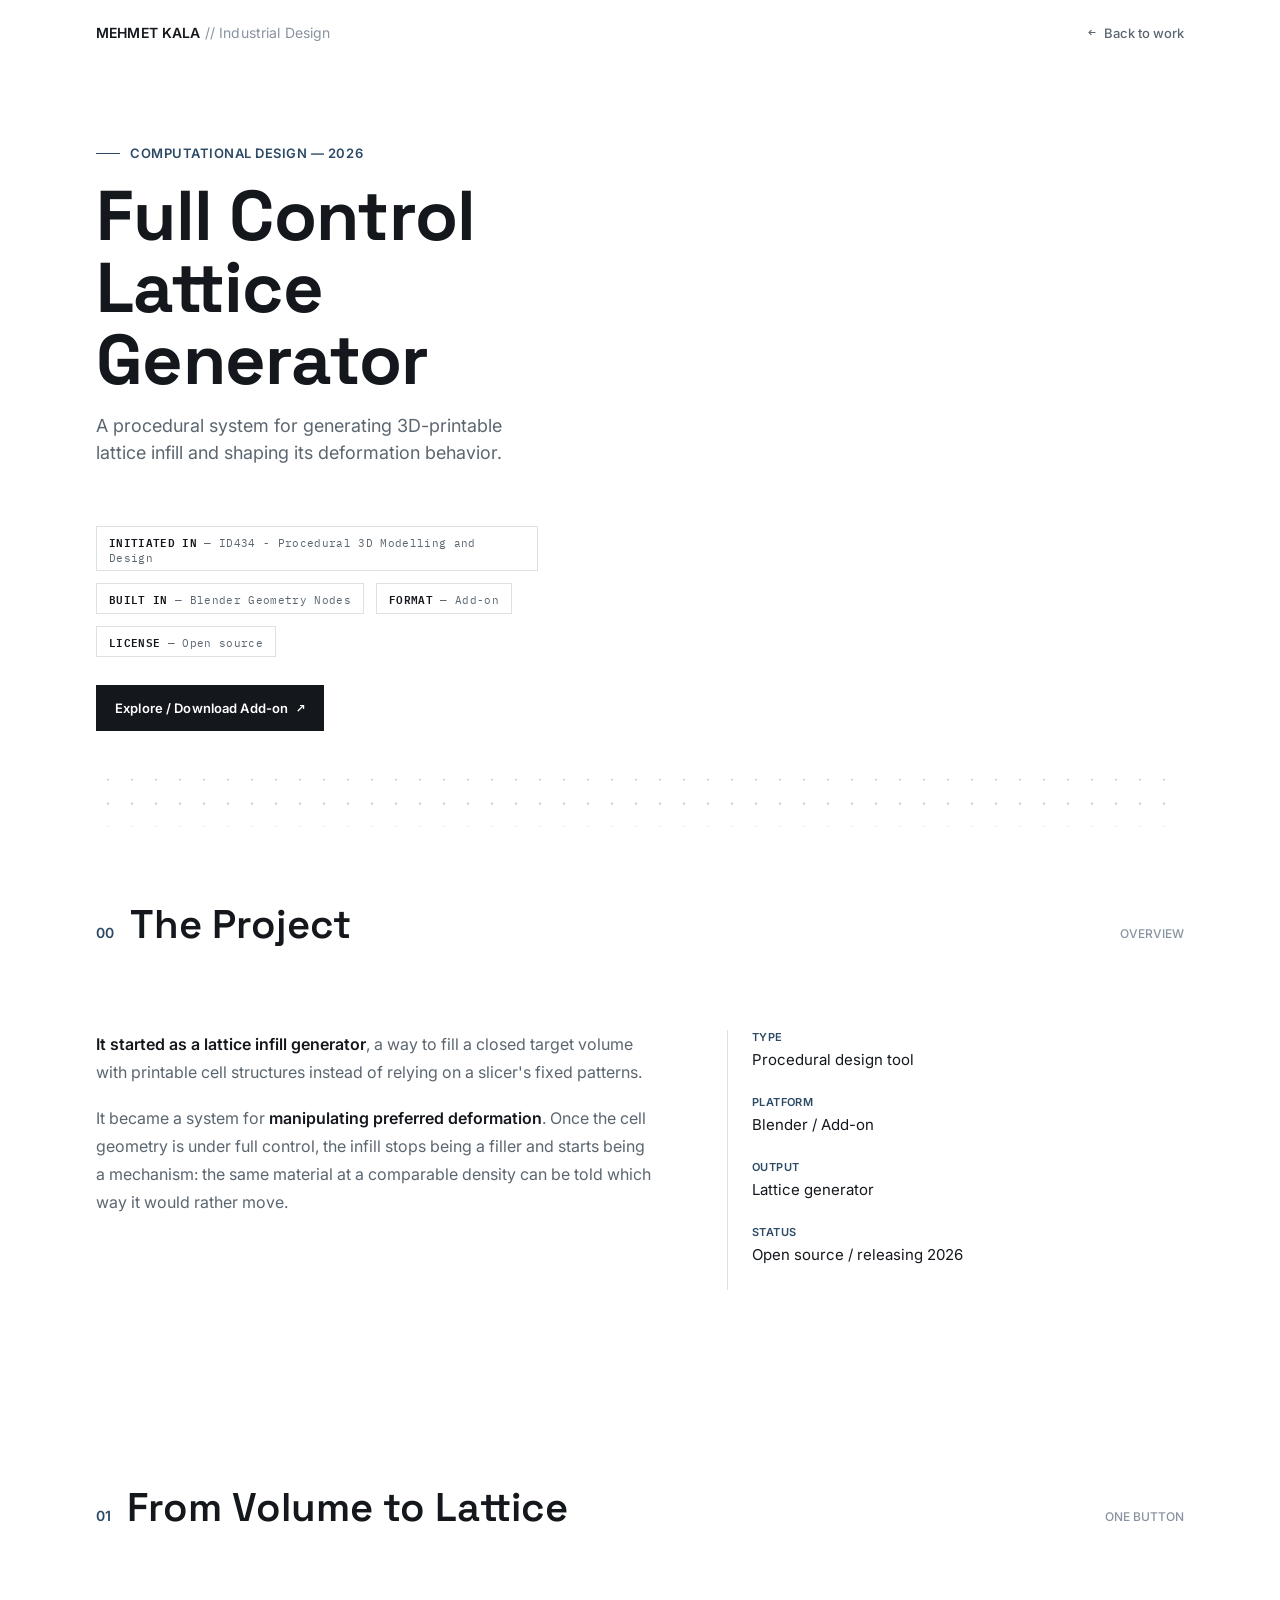
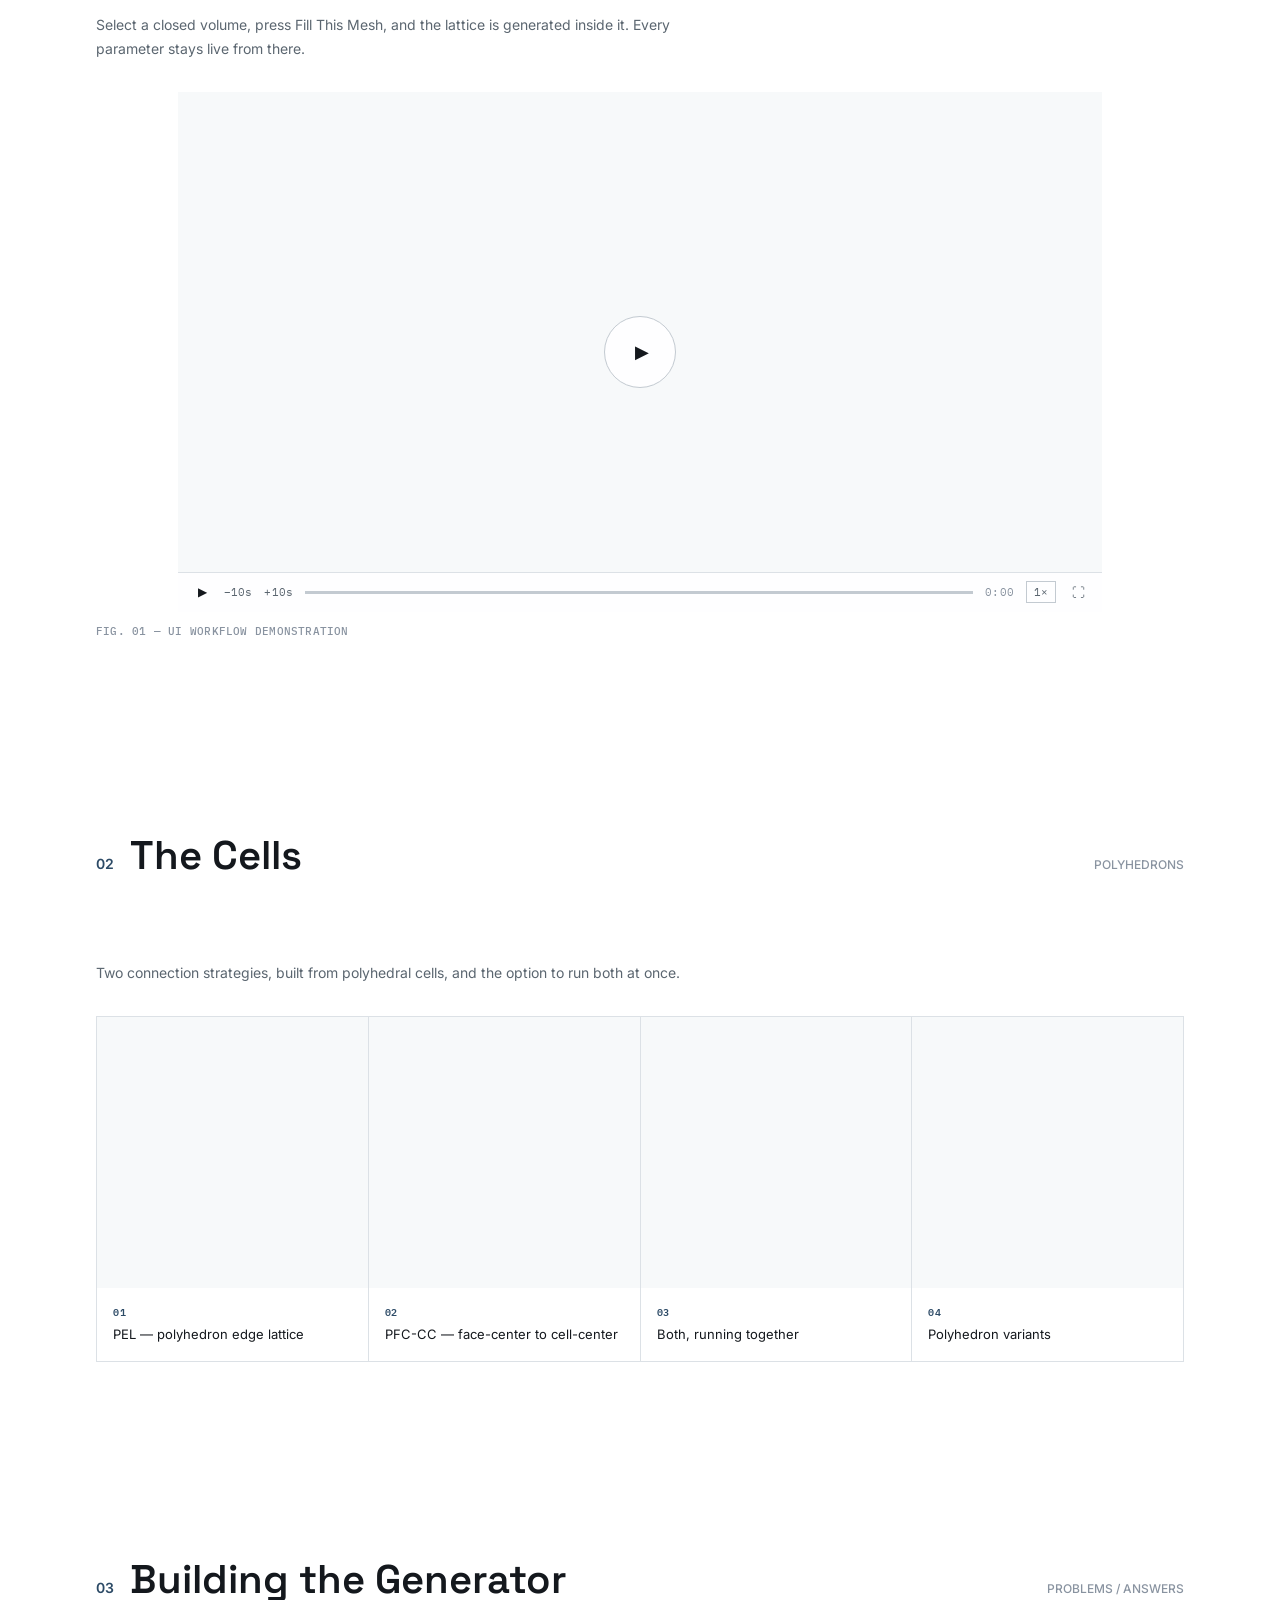
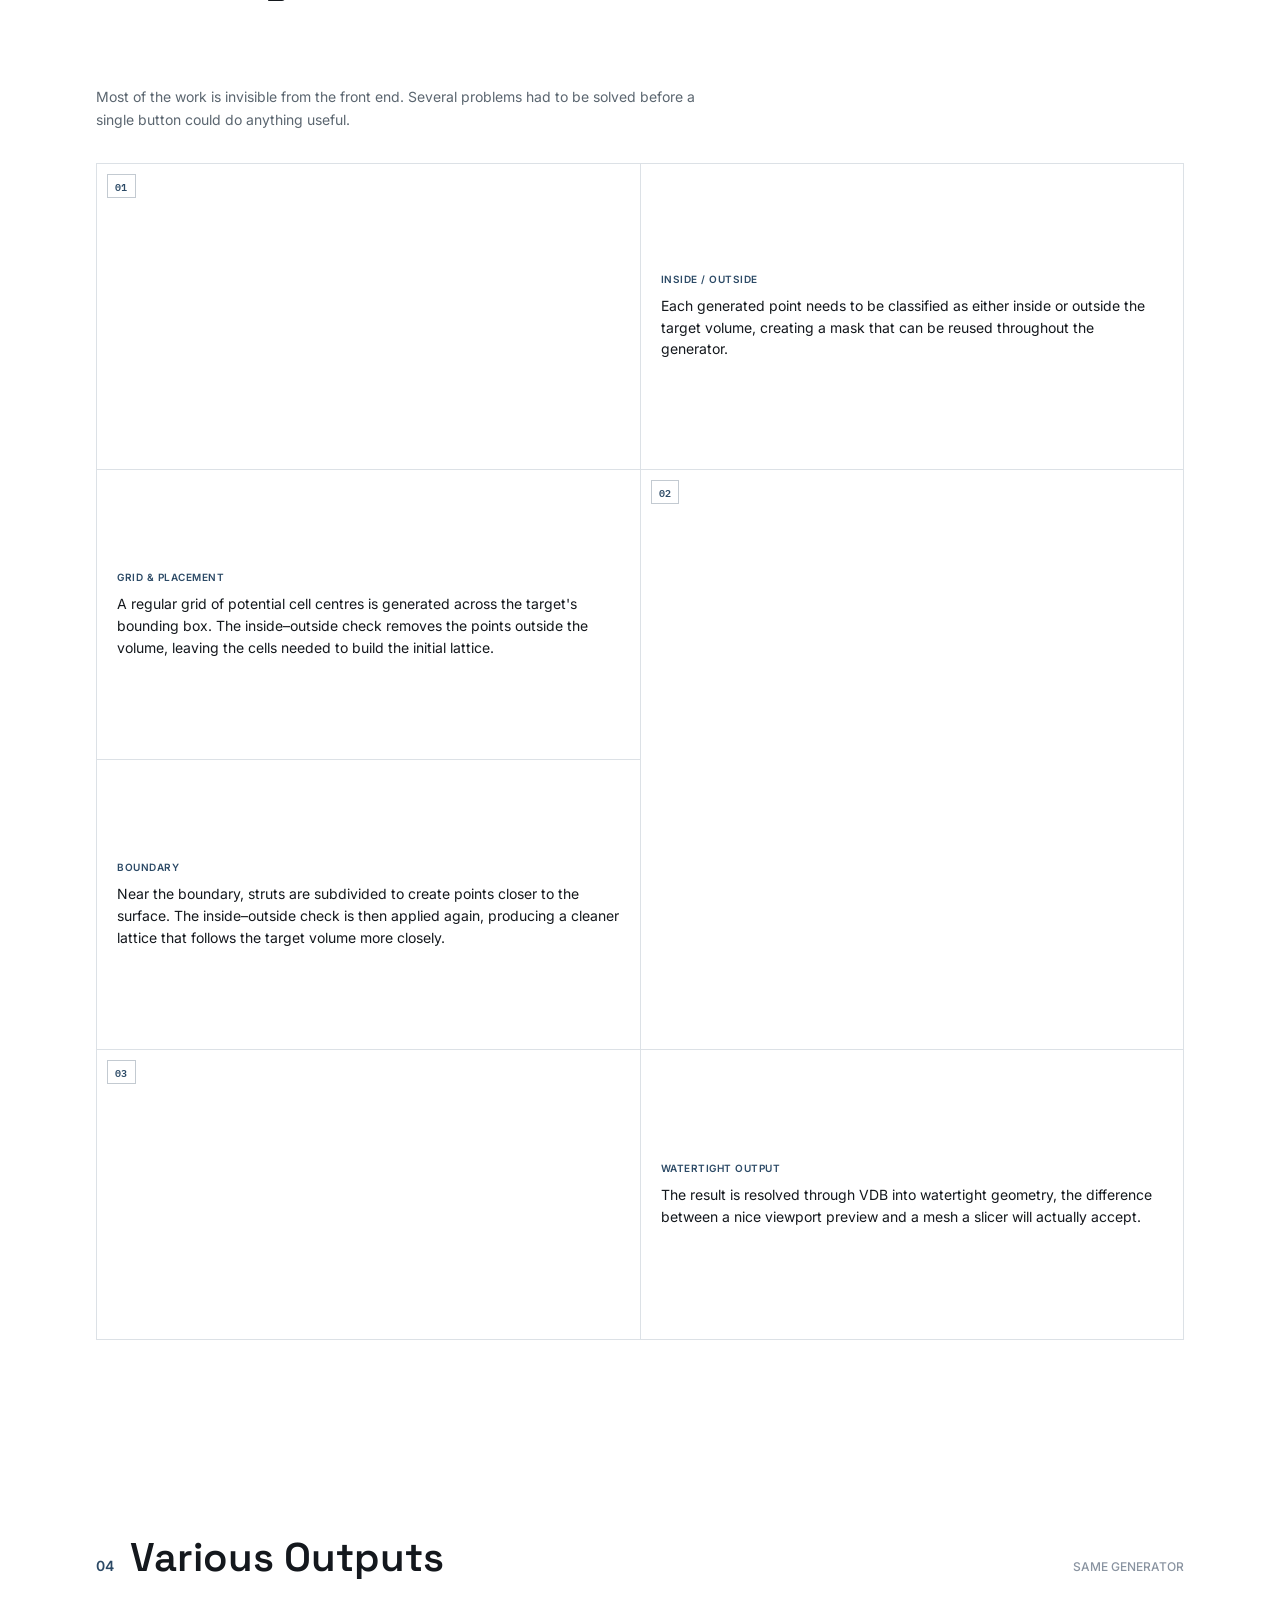
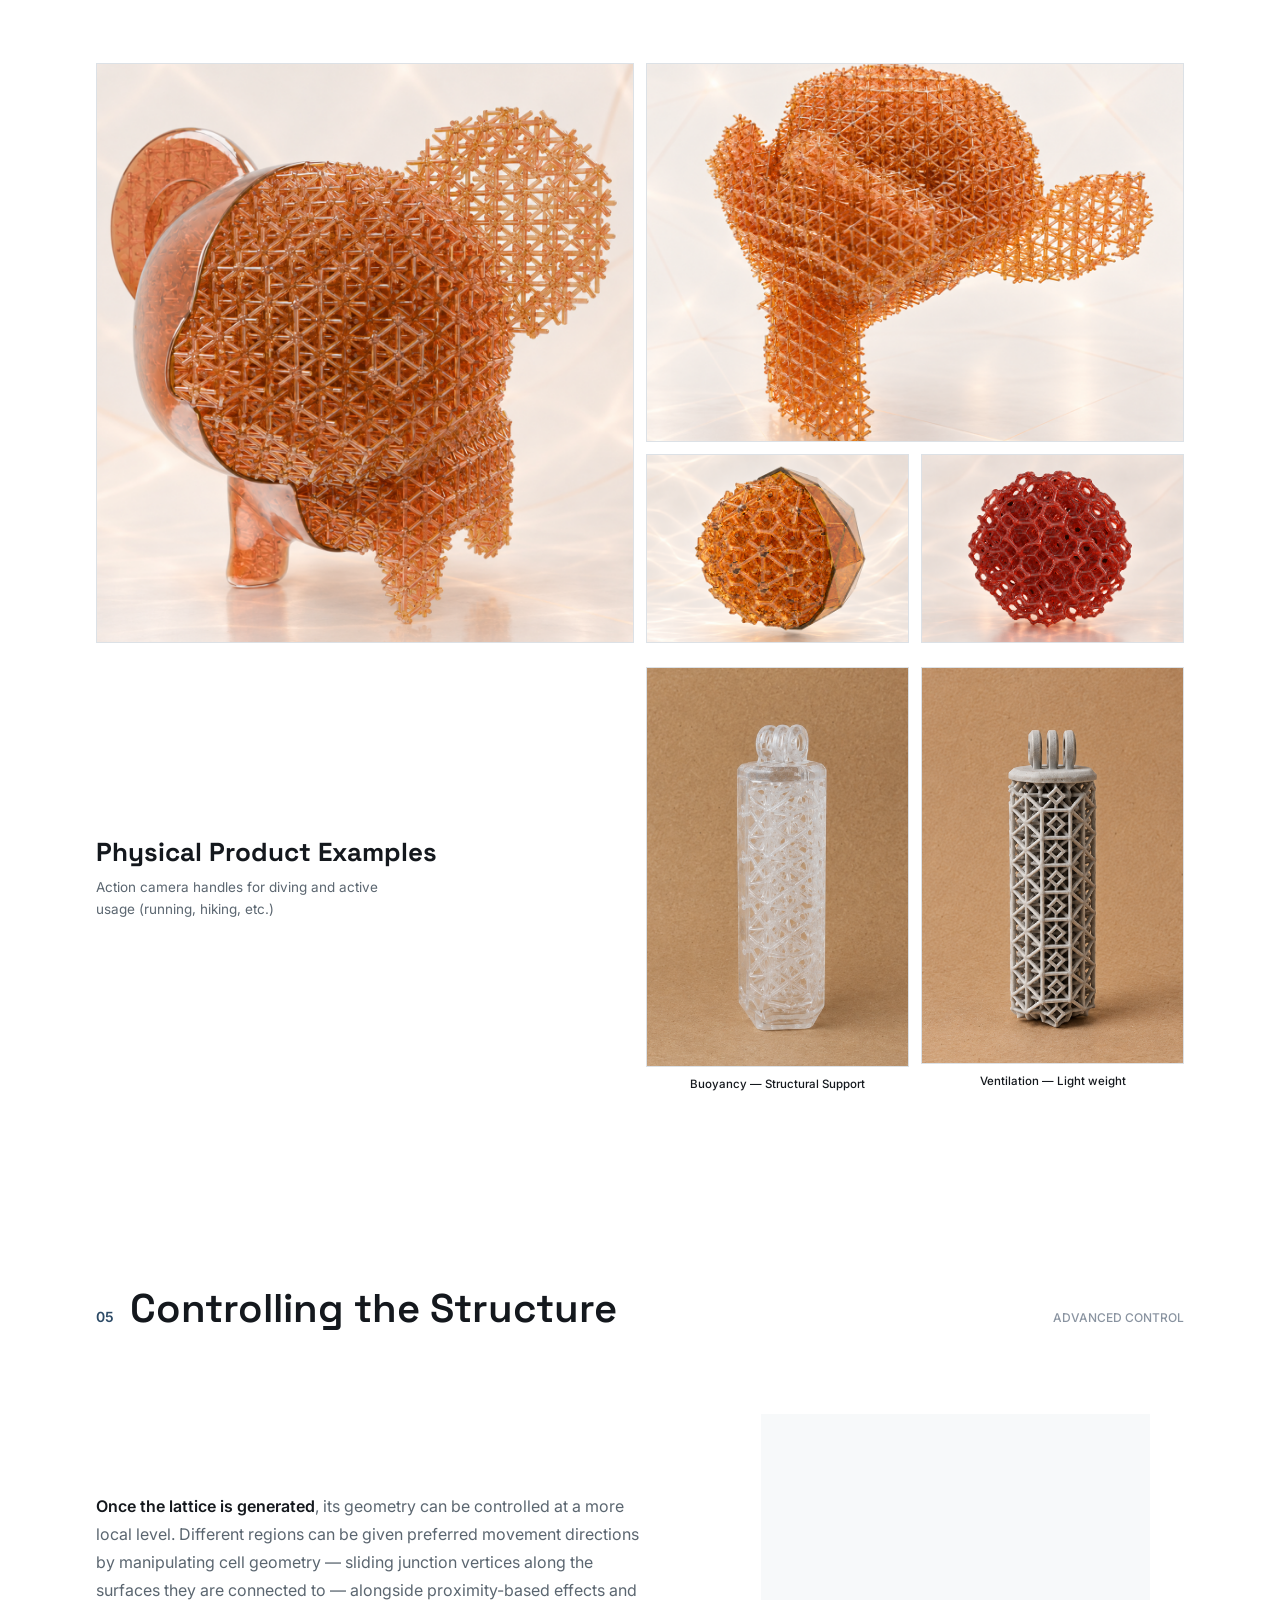
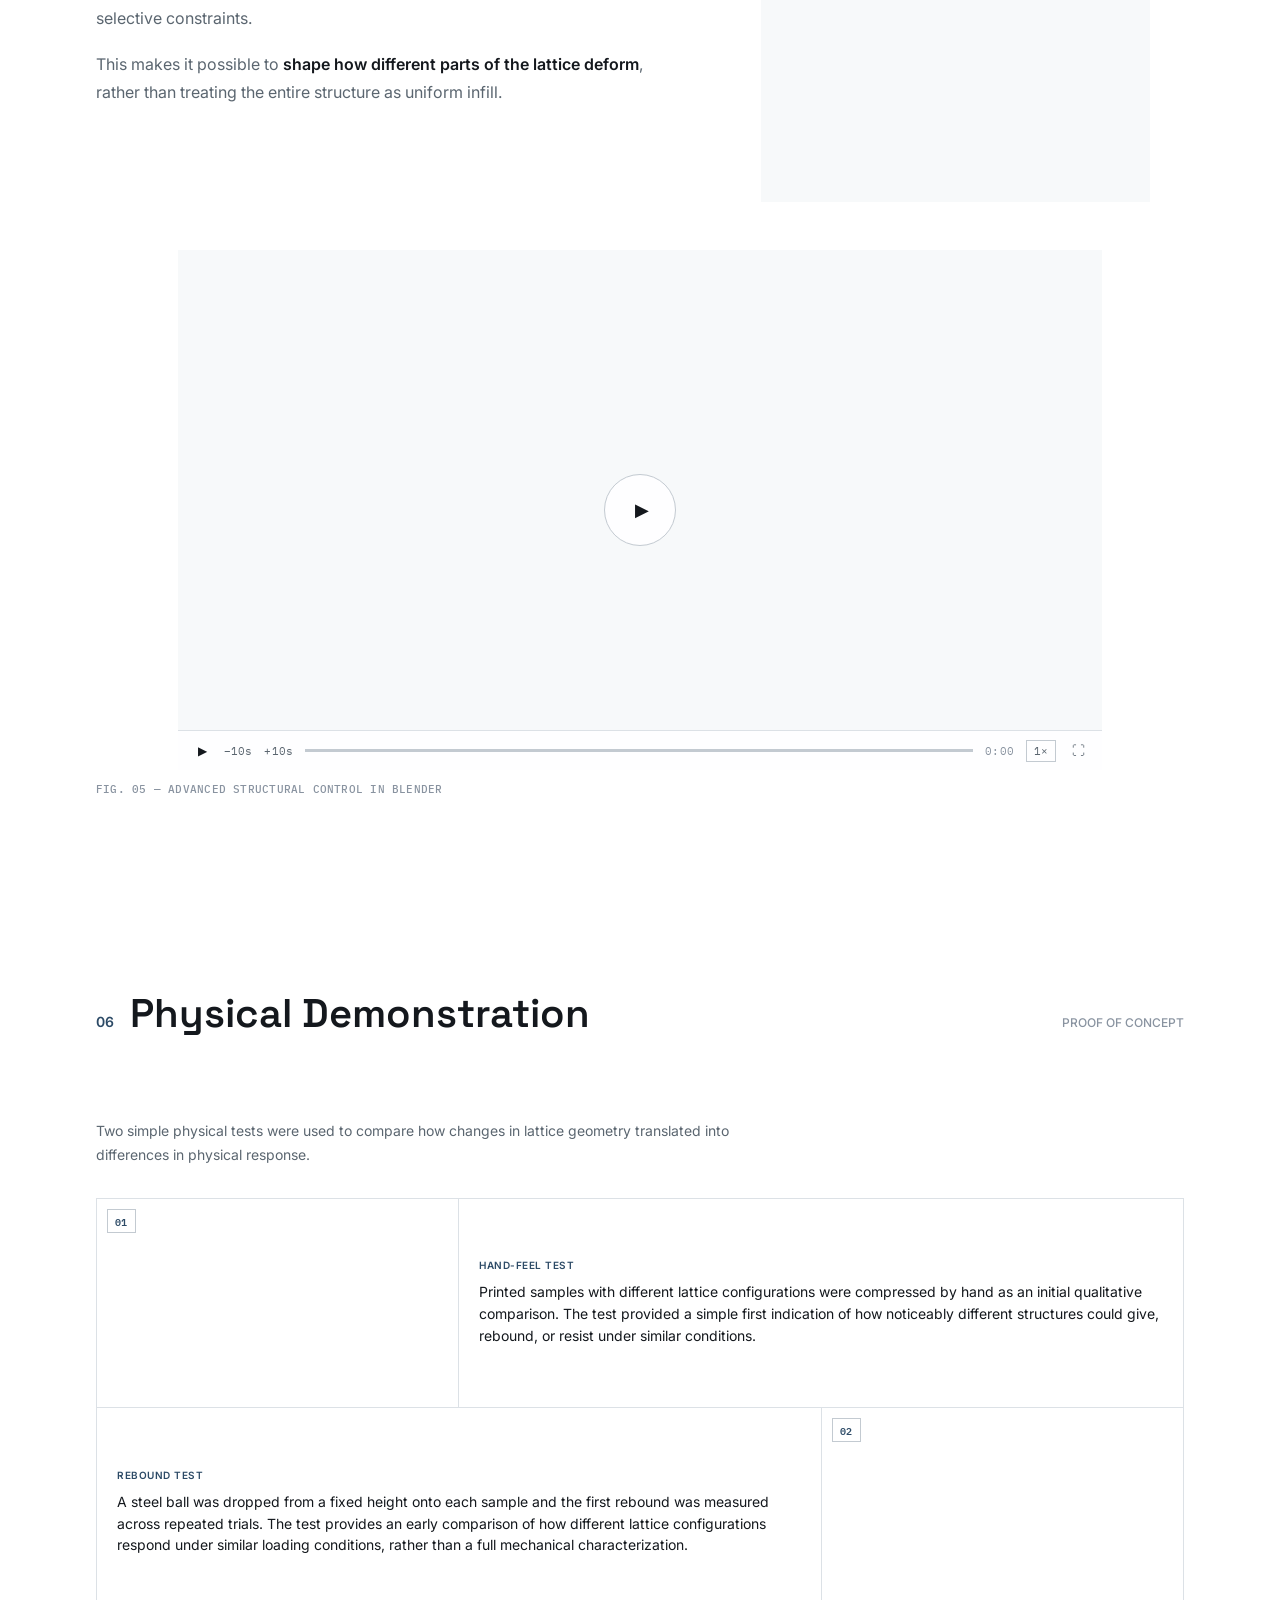
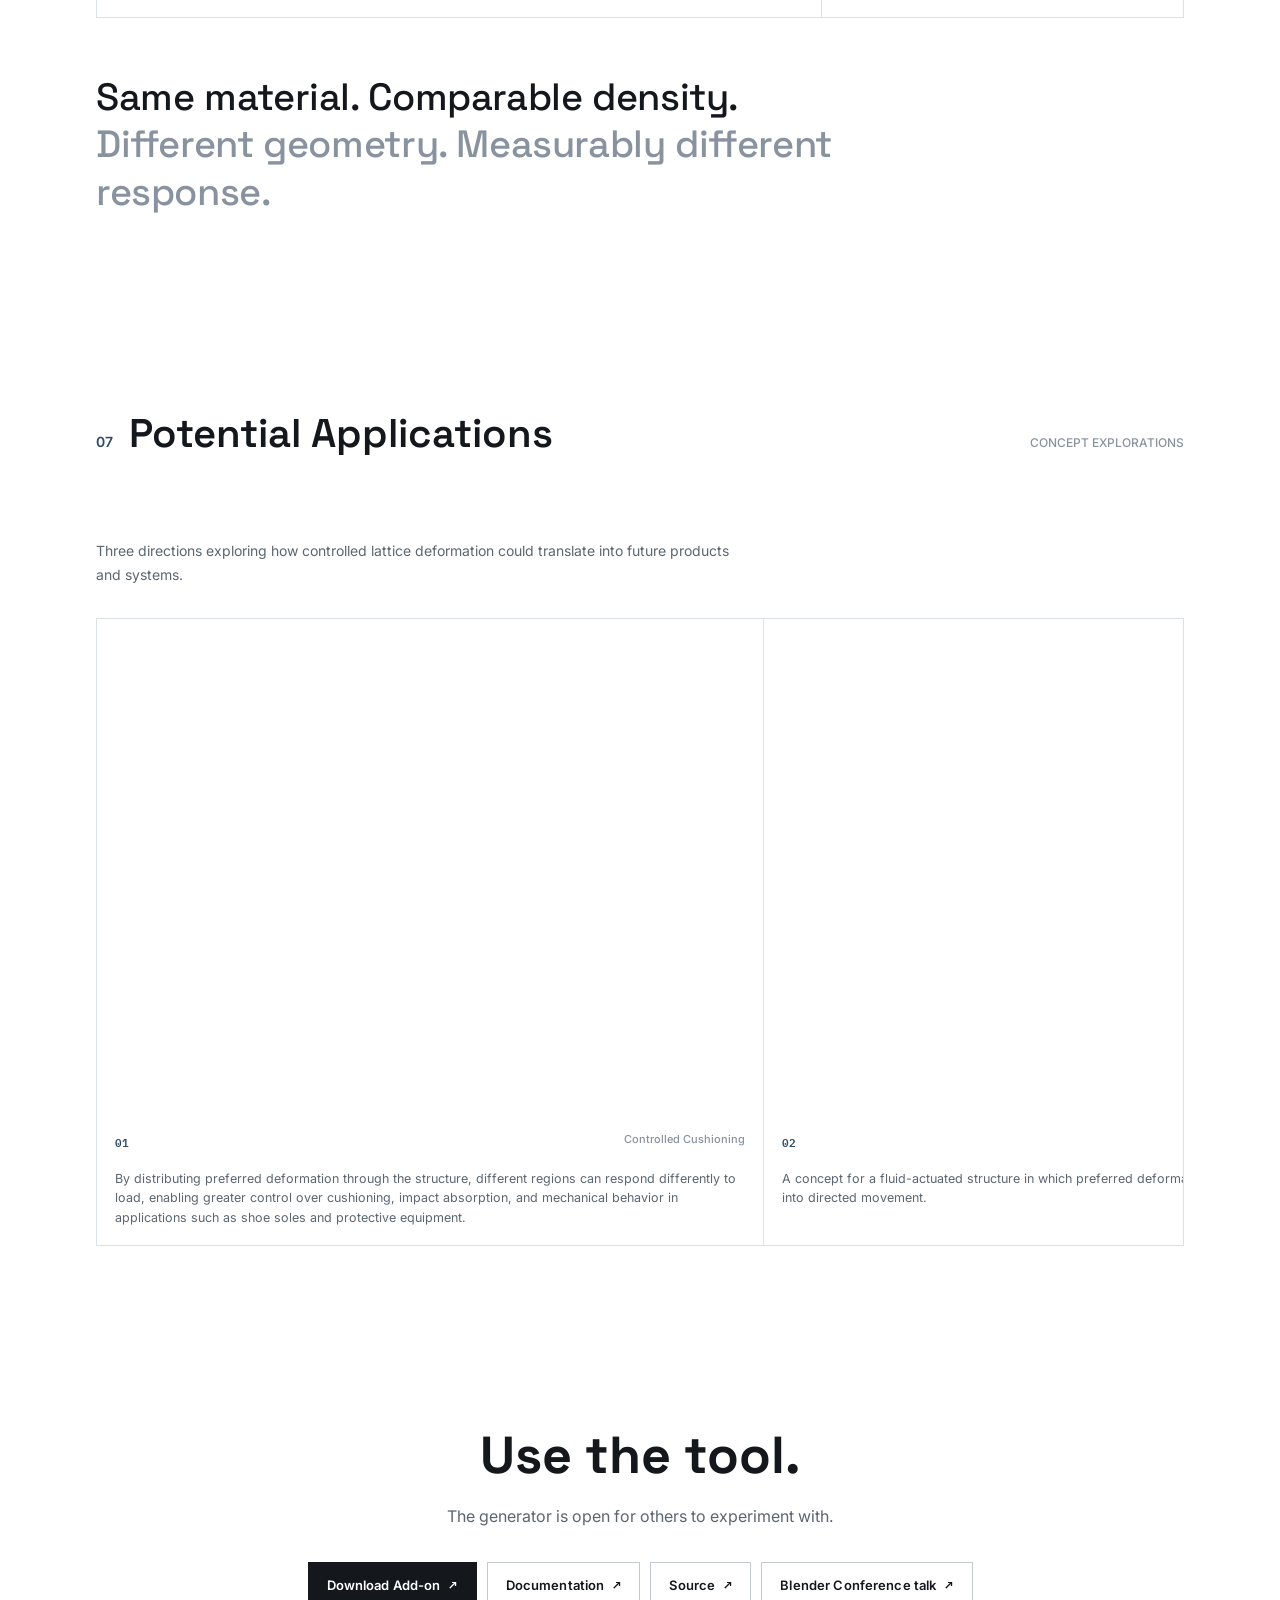
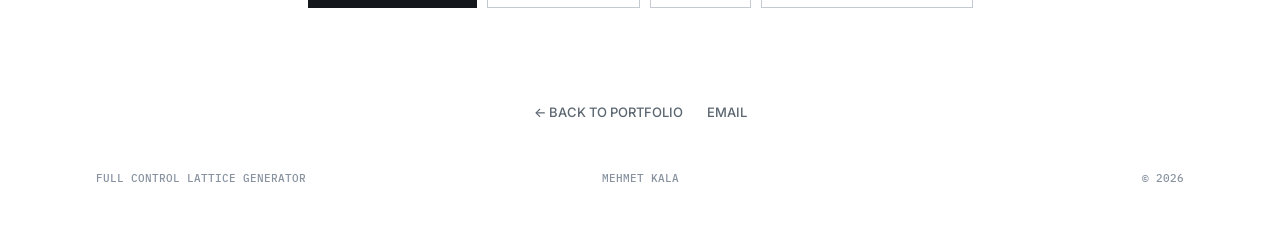
==== site/lattice.html @ 4d3aecd1 "Fix mosaic tiles overlapping on mobile; rename section to Various Outputs The mobile breakpoint over" ====
<!DOCTYPE html>
<html lang="en">
<head>
<meta charset="UTF-8">
<meta name="viewport" content="width=device-width, initial-scale=1.0">
<title>Full Control Lattice Generator — Mehmet Kala</title>
<link rel="preconnect" href="https://fonts.googleapis.com">
<link href="https://fonts.googleapis.com/css2?family=Space+Grotesk:wght@400;500;600;700&family=IBM+Plex+Mono:wght@400;500;600&family=Inter:wght@400;500;600&display=swap" rel="stylesheet">
<link rel="stylesheet" href="css/style.css?v=7">
<link rel="stylesheet" href="css/lattice.css?v=11">
</head>
<body>

<nav>
  <div class="nav-row">
    <div class="logo">MEHMET KALA <span>// Industrial Design</span></div>
    <a class="back-link" href="index.html"><span class="arrow mono">←</span> Back to work</a>
  </div>
  <div class="dot-rule"></div>
</nav>

<!-- ================= HERO ================= -->
<header class="project-header">
  <div>
    <div class="eyebrow">COMPUTATIONAL DESIGN — 2026</div>
    <h1>Full Control<br>Lattice Generator</h1>
    <p class="dek">A procedural system for generating 3D-printable lattice infill and
      shaping its deformation behavior.</p>

    <div class="spec-row mono">
      <span><b>INITIATED IN</b> — ID434 - Procedural 3D Modelling and Design</span>
      <span><b>BUILT IN</b> — Blender Geometry Nodes</span>
      <span><b>FORMAT</b> — Add-on</span>
      <span><b>LICENSE</b> — Open source</span>
    </div>

    <div class="cta-row">
      <a class="cta" href="#use-tool">Explore / Download Add-on <span class="mono">↗</span></a>
    </div>
  </div>

  <div class="hero-render">
    <video src="images/lattice_generator_hero.mp4" autoplay muted loop playsinline></video>
    <div class="corner tl"></div><div class="corner tr"></div><div class="corner bl"></div><div class="corner br"></div>
  </div>
</header>

<div class="divider-dots dot-zone"></div>

<!-- ================= THE PROJECT ================= -->
<section class="panel">
  <div class="section-head">
    <div class="row">
      <span class="num">00</span>
      <h2>The Project</h2>
      <span class="note">OVERVIEW</span>
    </div>
    <div class="dot-rule"></div>
  </div>
  <div class="overview-grid">
    <div>
      <p><b>It started as a lattice infill generator</b>, a way to fill a closed target
        volume with printable cell structures instead of relying on a slicer's fixed
        patterns.</p>
      <p>It became a system for <b>manipulating preferred deformation</b>. Once the cell
        geometry is under full control, the infill stops being a filler and starts being a
        mechanism: the same material at a comparable density can be told which way it
        would rather move.</p>
    </div>
    <div class="facts">
      <div class="fact"><div class="k">TYPE</div><div class="v">Procedural design tool</div></div>
      <div class="fact"><div class="k">PLATFORM</div><div class="v">Blender / Add-on</div></div>
      <div class="fact"><div class="k">OUTPUT</div><div class="v">Lattice generator</div></div>
      <div class="fact"><div class="k">STATUS</div><div class="v">Open source / releasing 2026</div></div>
    </div>
  </div>
</section>

<div class="divider-dots dot-zone"></div>

<!-- ================= FROM VOLUME TO LATTICE ================= -->
<section class="panel">
  <div class="section-head">
    <div class="row">
      <span class="num">01</span>
      <h2>From Volume to Lattice</h2>
      <span class="note">ONE BUTTON</span>
    </div>
    <div class="dot-rule"></div>
  </div>

  <p class="stage-caption" style="max-width:640px; margin-bottom:32px;">
    Select a closed volume, press Fill This Mesh, and the lattice is generated inside it.
    Every parameter stays live from there.
  </p>

  <div class="media-block player compact">
    <video src="images/lattice_screen_recording_basic_web.mp4" muted loop playsinline preload="metadata"></video>
    <button class="player-overlay" type="button" aria-label="Play video">▶</button>
    <div class="player-bar">
      <button class="player-toggle" type="button" aria-label="Play / pause">▶</button>
      <button class="player-skip mono" type="button" data-skip="-10" aria-label="Back 10 seconds">−10s</button>
      <button class="player-skip mono" type="button" data-skip="10" aria-label="Forward 10 seconds">+10s</button>
      <div class="player-track"><div class="player-fill"></div></div>
      <span class="player-time mono">0:00</span>
      <button class="player-speed mono" type="button" aria-label="Playback speed">1×</button>
      <button class="player-fullscreen" type="button" aria-label="Fullscreen">⛶</button>
    </div>
    <div class="corner tl"></div><div class="corner tr"></div><div class="corner bl"></div><div class="corner br"></div>
  </div>
  <div class="media-caption mono">FIG. 01 — UI WORKFLOW DEMONSTRATION</div>
</section>

<div class="divider-dots dot-zone"></div>

<!-- ================= THE CELLS ================= -->
<section class="panel">
  <div class="section-head">
    <div class="row">
      <span class="num">02</span>
      <h2>The Cells</h2>
      <span class="note">POLYHEDRONS</span>
    </div>
    <div class="dot-rule"></div>
  </div>

  <p class="stage-caption" style="max-width:600px; margin-bottom:32px;">
    Two connection strategies, built from polyhedral cells, and the option to run both at once.
  </p>

  <div class="cell-grid">
    <div class="cell">
      <div class="shot">
        <video class="hover-video" src="images/lg_rhombic.mp4" muted loop playsinline preload="metadata"></video>
      </div>
      <div class="lab"><div class="n mono">01</div><div class="t">PEL — polyhedron edge lattice</div></div>
    </div>
    <div class="cell">
      <div class="shot">
        <video class="hover-video" src="images/lg_trunc.mp4" muted loop playsinline preload="metadata"></video>
      </div>
      <div class="lab"><div class="n mono">02</div><div class="t">PFC-CC — face-center to cell-center</div></div>
    </div>
    <div class="cell">
      <div class="shot">
        <video class="hover-video" src="images/lg_hex.mp4" muted loop playsinline preload="metadata"></video>
      </div>
      <div class="lab"><div class="n mono">03</div><div class="t">Both, running together</div></div>
    </div>
    <div class="cell">
      <div class="shot">
        <video class="hover-video" src="images/lg_cube.mp4" muted loop playsinline preload="metadata"></video>
      </div>
      <div class="lab"><div class="n mono">04</div><div class="t">Polyhedron variants</div></div>
    </div>
  </div>
</section>

<div class="divider-dots dot-zone"></div>

<!-- ================= BUILDING THE GENERATOR ================= -->
<section class="panel">
  <div class="section-head">
    <div class="row">
      <span class="num">03</span>
      <h2>Building the Generator</h2>
      <span class="note">PROBLEMS / ANSWERS</span>
    </div>
    <div class="dot-rule"></div>
  </div>

  <p class="stage-caption" style="max-width:640px; margin-bottom:32px;">
    Most of the work is invisible from the front end. Several problems had to be solved before
    a single button could do anything useful.
  </p>

  <div class="bento-grid">

    <div class="bento-cell media crop ratio-16x9 b-col3">
      <span class="tag mono">01</span>
      <video class="hover-video" src="images/lg_inout.mp4" muted loop playsinline preload="metadata"></video>
      <div class="corner tl"></div><div class="corner tr"></div><div class="corner bl"></div><div class="corner br"></div>
    </div>
    <div class="bento-cell note b-col3">
      <div class="k">INSIDE / OUTSIDE</div>
      <p>Each generated point needs to be classified as either inside or outside the
        target volume, creating a mask that can be reused throughout the generator.</p>
    </div>

    <div class="bento-cell note b-col3 b-row2">
      <div class="k">GRID &amp; PLACEMENT</div>
      <p>A regular grid of potential cell centres is generated across the target's
        bounding box. The inside–outside check removes the points outside the volume,
        leaving the cells needed to build the initial lattice.</p>
    </div>
    <div class="bento-cell media crop ratio-5x4 b-col3 b-row4">
      <span class="tag mono">02</span>
      <video class="hover-video" src="images/lg_grid_cell_bound_clip.mp4" muted loop playsinline preload="metadata"></video>
      <div class="corner tl"></div><div class="corner tr"></div><div class="corner bl"></div><div class="corner br"></div>
    </div>

    <div class="bento-cell note b-col3 b-row2">
      <div class="k">BOUNDARY</div>
      <p>Near the boundary, struts are subdivided to create points closer to the surface.
        The inside–outside check is then applied again, producing a cleaner lattice that
        follows the target volume more closely.</p>
    </div>

    <div class="bento-cell media crop b-col3 b-row2">
      <span class="tag mono">03</span>
      <video class="hover-video crop-right-4px" src="images/lg_smooth.mp4" muted loop playsinline preload="metadata"></video>
      <div class="corner tl"></div><div class="corner tr"></div><div class="corner bl"></div><div class="corner br"></div>
    </div>
    <div class="bento-cell note b-col3 b-row2">
      <div class="k">WATERTIGHT OUTPUT</div>
      <p>The result is resolved through VDB into watertight geometry, the difference
        between a nice viewport preview and a mesh a slicer will actually accept.</p>
    </div>

  </div>
</section>

<div class="divider-dots dot-zone"></div>

<!-- ================= Various Outputs ================= -->
<section class="panel">
  <div class="section-head">
    <div class="row">
      <span class="num">04</span>
      <h2>Various Outputs</h2>
      <span class="note">SAME GENERATOR</span>
    </div>
    <div class="dot-rule"></div>
  </div>

  <div class="mosaic-grid">
    <div class="m1"><img src="images/lg_s4_Image1.png" alt="Koala figure filled with full lattice structure"></div>
    <div class="m2"><img src="images/lg_s4_Image2.png" alt="Lattice-filled form, detail view"></div>
    <div class="m3"><img src="images/lg_s4_Image3.png" alt="Faceted lattice sphere, amber"></div>
    <div class="m4"><img src="images/lg_s4_Image4.png" alt="Lattice sphere, red"></div>
  </div>

  <div class="pair-shots">
    <div class="pair-shots-text">
      <h3>Physical Product Examples</h3>
      <p>Action camera handles for diving and active usage (running, hiking, etc.)</p>
    </div>
    <div class="pair-shots-imgs">
      <figure>
        <img src="images/lg_p1.png" alt="Clear lattice-walled handle, printed in a rigid clear resin">
        <figcaption>Buoyancy — Structural Support</figcaption>
      </figure>
      <figure>
        <img src="images/lg_p2.png" alt="Open lattice-walled handle, printed in a light grey material">
        <figcaption>Ventilation — Light weight</figcaption>
      </figure>
    </div>
  </div>
</section>

<div class="divider-dots dot-zone"></div>

<!-- ================= CONTROLLING THE STRUCTURE ================= -->
<section class="panel">
  <div class="section-head">
    <div class="row">
      <span class="num">05</span>
      <h2>Controlling the Structure</h2>
      <span class="note">ADVANCED CONTROL</span>
    </div>
    <div class="dot-rule"></div>
  </div>

  <div class="overview-grid v-center">
    <div>
      <p><b>Once the lattice is generated</b>, its geometry can be controlled at a more
        local level. Different regions can be given preferred movement directions by
        manipulating cell geometry — sliding junction vertices along the surfaces they are
        connected to — alongside proximity-based effects and selective constraints.</p>
      <p>This makes it possible to <b>shape how different parts of the lattice deform</b>,
        rather than treating the entire structure as uniform infill.</p>
    </div>
    <div class="media-block square compact">
      <video src="images/lg_slide.mp4" autoplay muted loop playsinline></video>
      <div class="corner tl"></div><div class="corner tr"></div><div class="corner bl"></div><div class="corner br"></div>
    </div>
  </div>

  <div class="media-block player compact" style="margin-top:48px;">
    <video src="images/lg_advanced_web.mp4" muted loop playsinline preload="metadata"></video>
    <button class="player-overlay" type="button" aria-label="Play video">▶</button>
    <div class="player-bar">
      <button class="player-toggle" type="button" aria-label="Play / pause">▶</button>
      <button class="player-skip mono" type="button" data-skip="-10" aria-label="Back 10 seconds">−10s</button>
      <button class="player-skip mono" type="button" data-skip="10" aria-label="Forward 10 seconds">+10s</button>
      <div class="player-track"><div class="player-fill"></div></div>
      <span class="player-time mono">0:00</span>
      <button class="player-speed mono" type="button" aria-label="Playback speed">1×</button>
      <button class="player-fullscreen" type="button" aria-label="Fullscreen">⛶</button>
    </div>
    <div class="corner tl"></div><div class="corner tr"></div><div class="corner bl"></div><div class="corner br"></div>
  </div>
  <div class="media-caption mono">FIG. 05 — ADVANCED STRUCTURAL CONTROL IN BLENDER</div>
</section>

<div class="divider-dots dot-zone"></div>

<!-- ================= PHYSICAL DEMONSTRATION ================= -->
<section class="panel">
  <div class="section-head">
    <div class="row">
      <span class="num">06</span>
      <h2>Physical Demonstration</h2>
      <span class="note">PROOF OF CONCEPT</span>
    </div>
    <div class="dot-rule"></div>
  </div>

  <p class="stage-caption" style="max-width:640px; margin-bottom:32px;">
    Two simple physical tests were used to compare how changes in lattice geometry
    translated into differences in physical response.
  </p>

  <div class="bento-grid">

    <div class="bento-cell media b-col2">
      <span class="tag mono">01</span>
      <video class="hover-video" src="images/lg_feel.mp4" muted loop playsinline preload="metadata"></video>
      <div class="corner tl"></div><div class="corner tr"></div><div class="corner bl"></div><div class="corner br"></div>
    </div>
    <div class="bento-cell note b-col4">
      <div class="k">HAND-FEEL TEST</div>
      <p>Printed samples with different lattice configurations were compressed by hand as
        an initial qualitative comparison. The test provided a simple first indication of
        how noticeably different structures could give, rebound, or resist under similar
        conditions.</p>
    </div>

    <div class="bento-cell note b-col4">
      <div class="k">REBOUND TEST</div>
      <p>A steel ball was dropped from a fixed height onto each sample and the first
        rebound was measured across repeated trials. The test provides an early comparison
        of how different lattice configurations respond under similar loading conditions,
        rather than a full mechanical characterization.</p>
    </div>
    <div class="bento-cell media b-col2">
      <span class="tag mono">02</span>
      <video class="hover-video" src="images/lg_rebound.mp4" muted loop playsinline preload="metadata"></video>
      <div class="corner tl"></div><div class="corner tr"></div><div class="corner bl"></div><div class="corner br"></div>
    </div>

  </div>

  <div class="statement" style="padding:56px 0 0;">
    <p>Same material. Comparable density.<br><span class="lead">Different geometry.
      Measurably different response.</span></p>
  </div>

</section>

<div class="divider-dots dot-zone"></div>

<!-- ================= POTENTIAL APPLICATIONS ================= -->
<section class="panel">
  <div class="section-head">
    <div class="row">
      <span class="num">07</span>
      <h2>Potential Applications</h2>
      <span class="note">CONCEPT EXPLORATIONS</span>
    </div>
    <div class="dot-rule"></div>
  </div>

  <p class="stage-caption" style="max-width:640px; margin-bottom:32px;">
    Three directions exploring how controlled lattice deformation could translate into future products and systems.
  </p>

  <div class="slider-wrap">
    <div class="slider" id="applicationsSlider">

      <div class="slide">
        <div class="shot">
          <video class="hover-video" muted loop playsinline preload="metadata" src="images/lattice_generator_hero.mp4"></video>
          <div class="corner tl"></div><div class="corner tr"></div><div class="corner bl"></div><div class="corner br"></div>
        </div>
        <div class="cap"><span class="n mono">01</span><span>Controlled Cushioning</span></div>
        <p class="cap-desc">By distributing preferred deformation through the structure,
          different regions can respond differently to load, enabling greater control over
          cushioning, impact absorption, and mechanical behavior in applications such as
          shoe soles and protective equipment.</p>
      </div>

      <div class="slide">
        <div class="shot">
          <video class="hover-video" muted loop playsinline preload="metadata" src="images/lg_artificial_muscle.mp4"></video>
          <div class="corner tl"></div><div class="corner tr"></div><div class="corner bl"></div><div class="corner br"></div>
        </div>
        <div class="cap"><span class="n mono">02</span><span>Artificial Muscle</span></div>
        <p class="cap-desc">A concept for a fluid-actuated structure in which preferred
          deformation could translate internal pressure into directed movement.</p>
      </div>

      <div class="slide">
        <div class="shot">
          <video class="hover-video" muted loop playsinline preload="metadata" src="images/lg_wing.mp4"></video>
          <div class="corner tl"></div><div class="corner tr"></div><div class="corner bl"></div><div class="corner br"></div>
        </div>
        <div class="cap"><span class="n mono">03</span><span>Morphing Wing</span></div>
        <p class="cap-desc">A concept exploring how locally controlled compliance could
          enable shape change in morphing aerodynamic surfaces or soft mechanisms.</p>
      </div>

    </div>

    <div class="slider-controls">
      <button type="button" data-dir="-1" aria-label="Previous application">←</button>
      <button type="button" data-dir="1" aria-label="Next application">→</button>
    </div>
  </div>
</section>

<div class="dot-rule"></div>

<!-- ================= USE THE TOOL ================= -->
<section class="use-tool" id="use-tool">
  <h2>Use the tool.</h2>
  <p>The generator is open for others to experiment with.</p>
  <div class="cta-row">
    <a class="cta" href="#">Download Add-on <span class="mono">↗</span></a>
    <a class="cta ghost" href="#">Documentation <span class="mono">↗</span></a>
    <a class="cta ghost" href="#">Source <span class="mono">↗</span></a>
    <a class="cta ghost" href="#">Blender Conference talk <span class="mono">↗</span></a>
  </div>
</section>

<footer>
  <div class="contact-links">
    <a href="index.html">← BACK TO PORTFOLIO</a>
    <a href="mailto:mehmet0kala@gmail.com">EMAIL</a>
  </div>
  <div class="footer-meta mono">
    <span>FULL CONTROL LATTICE GENERATOR</span>
    <span>MEHMET KALA</span>
    <span>© 2026</span>
  </div>
</footer>

<script>
  (function(){
    // cell videos: play only while hovered, otherwise rest on the frame
    // just before the last one instead of snapping back to the first frame.
    function restFrame(v){
      if(v.duration && isFinite(v.duration)){
        try{ v.currentTime = Math.max(0, v.duration - 0.05); }catch(e){}
      }
    }
    document.querySelectorAll('.hover-video').forEach(function(v){
      var host = v.closest('.shot') || v.closest('.cell') || v.parentElement;
      v.addEventListener('loadedmetadata', function(){ restFrame(v); });
      host.addEventListener('mouseenter', function(){
        v.currentTime = 0;
        v.play();
      });
      host.addEventListener('mouseleave', function(){
        v.pause();
        restFrame(v);
      });
    });
  })();

  (function(){
    // fig. 01 — custom player: big overlay button until first play, then a bottom play bar
    document.querySelectorAll('.media-block.player').forEach(function(block){
      var video = block.querySelector('video');
      var overlay = block.querySelector('.player-overlay');
      var bar = block.querySelector('.player-bar');
      var toggle = block.querySelector('.player-toggle');
      var track = block.querySelector('.player-track');
      var fill = block.querySelector('.player-fill');
      var time = block.querySelector('.player-time');
      var skipBtns = block.querySelectorAll('.player-skip');
      var speedBtn = block.querySelector('.player-speed');
      var speeds = [0.5, 1, 1.5, 2];
      var speedIndex = 1;
      if(!video) return;

      function formatTime(s){
        if(!isFinite(s)) return '0:00';
        var m = Math.floor(s / 60), sec = Math.floor(s % 60);
        return m + ':' + (sec < 10 ? '0' : '') + sec;
      }
      function sync(){
        var playing = !video.paused && !video.ended;
        overlay.textContent = playing ? '❚❚' : '▶';
        toggle.textContent = playing ? '❚❚' : '▶';
      }
      function toggleVideo(){
        video.paused ? video.play() : video.pause();
      }

      if(bar) bar.addEventListener('click', function(e){ e.stopPropagation(); });
      overlay.addEventListener('click', function(e){
        e.stopPropagation();
        block.classList.add('touched');
        toggleVideo();
      });
      toggle.addEventListener('click', function(e){
        e.stopPropagation();
        block.classList.add('touched');
        toggleVideo();
      });
      track.addEventListener('click', function(e){
        e.stopPropagation();
        var rect = track.getBoundingClientRect();
        var ratio = (e.clientX - rect.left) / rect.width;
        if(video.duration) video.currentTime = ratio * video.duration;
      });
      skipBtns.forEach(function(btn){
        btn.addEventListener('click', function(e){
          e.stopPropagation();
          var delta = parseFloat(btn.dataset.skip) || 0;
          var d = video.duration || Infinity;
          video.currentTime = Math.min(Math.max(video.currentTime + delta, 0), d);
        });
      });
      if(speedBtn){
        speedBtn.textContent = speeds[speedIndex] + '×';
        speedBtn.addEventListener('click', function(e){
          e.stopPropagation();
          speedIndex = (speedIndex + 1) % speeds.length;
          video.playbackRate = speeds[speedIndex];
          speedBtn.textContent = speeds[speedIndex] + '×';
        });
      }
      var fsBtn = block.querySelector('.player-fullscreen');
      if(fsBtn){
        fsBtn.addEventListener('click', function(e){
          e.stopPropagation();
          var isFs = document.fullscreenElement === block || document.webkitFullscreenElement === block;
          if(isFs){
            (document.exitFullscreen || document.webkitExitFullscreen).call(document);
          } else if(block.requestFullscreen){
            block.requestFullscreen();
          } else if(block.webkitRequestFullscreen){
            block.webkitRequestFullscreen();
          }
        });
      }
      video.addEventListener('timeupdate', function(){
        if(video.duration){ fill.style.width = (video.currentTime / video.duration * 100) + '%'; }
        time.textContent = formatTime(video.currentTime);
      });
      video.addEventListener('play', sync);
      video.addEventListener('pause', sync);
      block.addEventListener('click', function(){
        block.classList.add('touched');
        toggleVideo();
      });
      sync();
    });
  })();

  (function(){
    // potential-applications slider — same scroll-snap + drag-to-pan interaction
    // as the Holo project's final-renders slider, generalized to any .slider-wrap
    document.querySelectorAll('.slider-wrap').forEach(function(wrap){
      var slider = wrap.querySelector('.slider');
      if(!slider) return;

      function step(){
        var slide = slider.querySelector('.slide');
        return slide ? slide.getBoundingClientRect().width + 1 : slider.clientWidth;
      }

      wrap.querySelectorAll('.slider-controls button').forEach(function(btn){
        btn.addEventListener('click', function(){
          slider.scrollBy({ left: step() * Number(btn.dataset.dir), behavior: 'smooth' });
        });
      });

      // click-and-drag to pan, for mouse users
      var down = false, startX = 0, startScroll = 0;
      slider.addEventListener('mousedown', function(e){
        down = true; startX = e.pageX; startScroll = slider.scrollLeft;
        slider.style.cursor = 'grabbing';
      });
      ['mouseup', 'mouseleave'].forEach(function(evt){
        slider.addEventListener(evt, function(){ down = false; slider.style.cursor = ''; });
      });
      slider.addEventListener('mousemove', function(e){
        if(!down) return;
        e.preventDefault();
        slider.scrollLeft = startScroll - (e.pageX - startX);
      });
    });
  })();

  (function(){
    // lightbox — click any slide image for a large view with zoom + prev/next
    // (this page's own slider is video-only, but images/ videos elsewhere on
    // the site share this same component, so it's wired up here too)
    var lightbox = document.createElement('div');
    lightbox.className = 'lightbox';
    lightbox.innerHTML =
      '<button class="lightbox-close" type="button" aria-label="Close">✕</button>' +
      '<button class="lightbox-nav prev" type="button" aria-label="Previous image">←</button>' +
      '<div class="lightbox-stage"><img class="lightbox-img" alt=""></div>' +
      '<button class="lightbox-nav next" type="button" aria-label="Next image">→</button>';
    document.body.appendChild(lightbox);

    var stageImg = lightbox.querySelector('.lightbox-img');
    var btnClose = lightbox.querySelector('.lightbox-close');
    var btnPrev = lightbox.querySelector('.lightbox-nav.prev');
    var btnNext = lightbox.querySelector('.lightbox-nav.next');
    var curGroup = [], curIndex = 0;

    function show(){
      stageImg.classList.remove('zoomed');
      var img = curGroup[curIndex];
      stageImg.src = img.currentSrc || img.src;
      stageImg.alt = img.alt || '';
      var multi = curGroup.length > 1;
      btnPrev.hidden = !multi;
      btnNext.hidden = !multi;
    }
    function open(group, index){
      curGroup = group; curIndex = index; show();
      lightbox.classList.add('open');
      document.body.style.overflow = 'hidden';
    }
    function close(){
      lightbox.classList.remove('open');
      document.body.style.overflow = '';
    }
    function prev(){ curIndex = (curIndex - 1 + curGroup.length) % curGroup.length; show(); }
    function next(){ curIndex = (curIndex + 1) % curGroup.length; show(); }

    btnClose.addEventListener('click', close);
    btnPrev.addEventListener('click', prev);
    btnNext.addEventListener('click', next);
    lightbox.addEventListener('click', function(e){ if(e.target === lightbox) close(); });
    stageImg.addEventListener('click', function(e){
      e.stopPropagation();
      stageImg.classList.toggle('zoomed');
    });
    document.addEventListener('keydown', function(e){
      if(!lightbox.classList.contains('open')) return;
      if(e.key === 'Escape') close();
      else if(e.key === 'ArrowLeft') prev();
      else if(e.key === 'ArrowRight') next();
    });

    document.querySelectorAll('.slider').forEach(function(slider){
      var imgs = Array.prototype.slice.call(slider.querySelectorAll('.slide .shot img'));
      if(!imgs.length) return;
      imgs.forEach(function(img, i){
        var downX = 0, downY = 0, dragged = false;
        img.addEventListener('mousedown', function(e){ downX = e.clientX; downY = e.clientY; dragged = false; });
        img.addEventListener('mousemove', function(e){
          if(e.buttons === 1 && (Math.abs(e.clientX - downX) > 6 || Math.abs(e.clientY - downY) > 6)) dragged = true;
        });
        img.addEventListener('click', function(){
          if(dragged) return;
          open(imgs, i);
        });
      });
    });
  })();
</script>

</body>
</html>
---- site/css/style.css ----
:root{
    --white: #FFFFFF;
    --ink: #14181D;
    --ink-dim: #5B6670;
    --ink-faint: #8993A0;
    --line: #DCE1E6;
    --line-strong: #C3CAD1;
    --dot: #C7CED4;
    --accent: #2C4A66;
    --accent-soft: rgba(44,74,102,0.07);
    --paper: #F7F9FA;
  }
  *{box-sizing:border-box; margin:0; padding:0;}
  html{scroll-behavior:smooth;}
  body{ background: var(--white); color: var(--ink); font-family:'Inter', sans-serif; overflow-x:hidden; }
  ::selection{ background: var(--accent); color: var(--white); }
  .mono{ font-family:'IBM Plex Mono', monospace; }
  header, main, footer{ position:relative; z-index:1; }

  /* ---------- dot texture — same grid system as the main site ---------- */
  .dot-zone{
    background-image: radial-gradient(var(--dot) 1.5px, transparent 1.5px);
    background-size: 24px 24px;
    background-position: 0 0;
    background-attachment: fixed;
  }
  @supports not (background-attachment: fixed){ .dot-zone{ background-attachment: scroll; } }
  .divider-dots{ height: 48px; margin: 0 96px; }
  .dot-rule{
    height: 8px; width:100%;
    background-image: radial-gradient(var(--dot) 1.3px, transparent 1.3px);
    background-size: 24px 8px; background-position: 0 0; background-attachment: fixed;
  }
  @supports not (background-attachment: fixed){ .dot-rule{ background-attachment: scroll; } }

  /* ---------- nav ---------- */
  nav{
    position: sticky; top:0; z-index:10;
    padding: 24px 96px 0;
    background: rgba(255,255,255,0.92);
    -webkit-backdrop-filter: blur(6px);
    backdrop-filter: blur(6px);
  }
  .nav-row{ display:flex; align-items:center; justify-content:space-between; padding-bottom:24px; }
  .logo{ font-size:14px; font-weight:600; letter-spacing:0.01em; color: var(--ink); }
  .logo span{ color: var(--ink-faint); font-weight:400; }
  .back-link{
    font-size:13px; font-weight:500; color: var(--ink-dim);
    text-decoration:none; display:flex; align-items:center; gap:8px;
  }
  .back-link:hover{ color: var(--accent); }
  .back-link .arrow{ font-family:'IBM Plex Mono', monospace; }

  /* ---------- project header ---------- */
  .project-header{
    padding: 72px 96px 48px;
    display:grid; grid-template-columns: 0.85fr 1.15fr; gap:48px; align-items:center;
  }
  .project-header .eyebrow{
    font-size:13px; color: var(--accent); font-weight:600; letter-spacing:0.04em;
    margin-bottom:20px; display:flex; align-items:center; gap:10px;
  }
  .project-header .eyebrow::before{ content:''; width:24px; height:1px; background: var(--accent); }
  .project-header h1{
    font-family:'Space Grotesk', sans-serif; font-weight:700;
    font-size: clamp(40px, 5.5vw, 76px); line-height:1.02; letter-spacing:-0.01em;
    margin-bottom:16px;
  }
  .project-header .dek{ font-size:18px; line-height:1.5; color: var(--ink-dim); }

  /* hero render — the payoff image, sits beside the title */
  .hero-render{
    position:relative; aspect-ratio: 4/3;
    background: var(--white);
    display:flex; align-items:center; justify-content:center;
  }
  .hero-render img{ width:100%; height:100%; object-fit:cover; display:block; background: var(--white); }
  /* opt-in: show the whole image instead of filling the 4:3 box — for a
     transparent cutout or a wide shot that cover would crop the edges off */
  .hero-render.contain img{ object-fit:contain; }
  .hero-render video{ width:100%; height:100%; object-fit:contain; display:block; background: var(--white); }
  .hero-render .placeholder span{
    font-size:11px; font-weight:500; color: var(--ink-faint); letter-spacing:0.04em;
    border:1px solid var(--line-strong); padding:6px 14px; background: var(--white);
  }
  .hero-render .corner{
    position:absolute; width:16px; height:16px; border:1px solid var(--accent);
    opacity:0; transition: opacity .25s;
  }
  .hero-render:hover .corner{ opacity:0.5; }
  .hero-render .corner.tl{ top:-1px; left:-1px; border-right:none; border-bottom:none; }
  .hero-render .corner.tr{ top:-1px; right:-1px; border-left:none; border-bottom:none; }
  .hero-render .corner.bl{ bottom:-1px; left:-1px; border-right:none; border-top:none; }
  .hero-render .corner.br{ bottom:-1px; right:-1px; border-left:none; border-top:none; }

  .credits{ margin-top:32px; font-size:13px; line-height:1.7; color: var(--ink-dim); }
  .credits .k{ font-size:11px; color: var(--accent); font-weight:600; letter-spacing:0.05em; margin-bottom:6px; }
  .credits .names{ color: var(--ink); }

  @media (max-width:860px){
    .project-header{ grid-template-columns:1fr; gap:32px; padding:48px 24px 32px; }
  }

  .spec-row{
    display:flex; flex-wrap:wrap; gap:12px;
    margin-top:36px; padding-top:24px;
  }
  .spec-row span{
    font-size:11px; letter-spacing:0.03em; color: var(--ink-dim);
    border:1px solid var(--line); padding:5px 12px;
  }
  .spec-row span b{ color: var(--ink); font-weight:600; }

  /* ---------- media frames (shared component, several ratios) ---------- */
  .frame{
    position:relative; background: var(--paper); border: 1px solid var(--line-strong);
    display:flex; align-items:center; justify-content:center; overflow:hidden;
  }
  .frame img{ width:100%; height:100%; object-fit:contain; display:block; background: var(--white); padding:10px 0; cursor: zoom-in; }
  .frame .placeholder{ text-align:center; }
  .frame .placeholder span{
    font-size:11px; font-weight:500; color: var(--ink-faint); letter-spacing:0.04em;
    border: 1px solid var(--line-strong); padding: 5px 12px; background: var(--white);
  }
  .frame .corner{
    position:absolute; width:16px; height:16px; border: 1px solid var(--accent);
    opacity:0; transition: opacity .25s;
  }
  .frame:hover .corner{ opacity:0.5; }
  .frame .corner.tl{ top:-1px; left:-1px; border-right:none; border-bottom:none; }
  .frame .corner.tr{ top:-1px; right:-1px; border-left:none; border-bottom:none; }
  .frame .corner.bl{ bottom:-1px; left:-1px; border-right:none; border-top:none; }
  .frame .corner.br{ bottom:-1px; right:-1px; border-left:none; border-top:none; }

  .frame--wide{ aspect-ratio: 3 / 2; width:100%; }      /* process / exploration sheets */
  .frame--portrait{ aspect-ratio: 4 / 5; }                /* hero-style single shots */
  .frame--square{ aspect-ratio: 1 / 1; }                  /* fit studies, detail crops */
  .frame--thumb{ aspect-ratio: 4 / 3; }                   /* gallery thumbnails */
  /* no fixed box: the frame takes the image's own proportions, so a full-width
     sheet fills it edge to edge whatever its ratio, with no side letterboxing */
  .frame--auto{ width:100%; }
  .frame--auto img{ height:auto; }
  /* opt-in: side padding for a --auto sheet that otherwise runs edge-to-edge —
     matches the frame's own 10px top/bottom padding so all four sides are even */
  .frame--pad-x img{ padding-left:10px; padding-right:10px; }

  /* ---------- full-bleed media block (large video/animation, shared) ---------- */
  .media-block{
    position:relative; width:100%; aspect-ratio:16/9;
    background: var(--paper); overflow:hidden;
    display:flex; align-items:center; justify-content:center;
  }
  .media-block.tall{ aspect-ratio:16/10; }
  .media-block.square{ aspect-ratio:1/1; }
  /* opt-in: shrink the frame a little within its column instead of filling it edge-to-edge */
  .media-block.compact{ max-width:85%; margin-inline:auto; }
  .media-block img, .media-block video{ width:100%; height:100%; object-fit:cover; display:block; }
  /* opt-in: show the whole frame, uncropped — for an explainer animation where
     every part of the frame matters, rather than a background-style loop */
  .media-block.contain img, .media-block.contain video{ object-fit:contain; background: var(--white); }
  .media-block .placeholder span{
    font-size:11px; font-weight:500; color: var(--ink-faint); letter-spacing:0.04em;
    border:1px solid var(--line-strong); padding:7px 16px; background: var(--white);
  }
  .media-block .corner{
    position:absolute; width:16px; height:16px; border:1px solid var(--accent);
    opacity:0; transition:opacity .25s;
  }
  .media-block:hover .corner{ opacity:0.5; }
  .media-block .corner.tl{ top:12px; left:12px; border-right:none; border-bottom:none; }
  .media-block .corner.tr{ top:12px; right:12px; border-left:none; border-bottom:none; }
  .media-block .corner.bl{ bottom:12px; left:12px; border-right:none; border-top:none; }
  .media-block .corner.br{ bottom:12px; right:12px; border-left:none; border-top:none; }
  .media-caption{
    margin-top:12px; font-size:11px; color: var(--ink-faint); font-weight:500; letter-spacing:0.02em;
  }

  /* custom video player — big overlay button until first play, then a bottom bar */
  .media-block.player{ cursor:pointer; }
  .media-block.player .player-overlay{
    position:absolute; top:50%; left:50%; transform:translate(-50%,-50%);
    width:72px; height:72px; border-radius:50%; z-index:3;
    border:1px solid var(--line-strong); background:rgba(255,255,255,0.92); color: var(--ink);
    display:flex; align-items:center; justify-content:center;
    font-size:18px; padding-left:4px; cursor:pointer;
    transition:opacity .2s, border-color .2s, color .2s;
  }
  .media-block.player .player-overlay:hover{ border-color: var(--accent); color: var(--accent); }
  .media-block.player.touched .player-overlay{ opacity:0; pointer-events:none; }
  .media-block.player .player-bar{
    position:absolute; left:0; right:0; bottom:0; z-index:3;
    display:flex; align-items:center; gap:12px;
    padding:0 14px; height:40px;
    background:rgba(255,255,255,0.92); border-top:1px solid var(--line);
  }
  .media-block.player .player-toggle{
    flex:0 0 auto; width:20px; height:20px; border:none; background:none;
    color: var(--ink); font-size:12px; display:flex; align-items:center; justify-content:center;
    cursor:pointer; padding-left:2px;
  }
  .media-block.player .player-toggle:hover{ color: var(--accent); }
  .media-block.player .player-skip{
    flex:0 0 auto; border:none; background:none; color: var(--ink-dim);
    font-size:10.5px; letter-spacing:0.02em; cursor:pointer; padding:0;
  }
  .media-block.player .player-skip:hover{ color: var(--accent); }
  .media-block.player .player-track{
    flex:1 1 auto; height:3px; background: var(--line-strong); cursor:pointer; position:relative;
  }
  .media-block.player .player-fill{ position:absolute; top:0; left:0; height:100%; width:0%; background: var(--accent); }
  .media-block.player .player-time{
    flex:0 0 auto; font-size:10.5px; color: var(--ink-faint); letter-spacing:0.02em;
  }
  .media-block.player .player-speed{
    flex:0 0 auto; border:1px solid var(--line-strong); background:none; color: var(--ink-dim);
    font-size:10.5px; letter-spacing:0.02em; cursor:pointer; padding:3px 7px;
  }
  .media-block.player .player-speed:hover{ border-color: var(--accent); color: var(--accent); }
  .media-block.player .player-fullscreen{
    flex:0 0 auto; width:20px; height:20px; border:none; background:none;
    color: var(--ink-dim); font-size:13px; display:flex; align-items:center; justify-content:center;
    cursor:pointer;
  }
  .media-block.player .player-fullscreen:hover{ color: var(--accent); }
  /* while fullscreen, letterbox the frame instead of cropping it to fill the screen */
  .media-block:fullscreen{ background:#000; max-width:none; }
  .media-block:fullscreen video{ object-fit:contain; }
  .media-block:-webkit-full-screen{ background:#000; max-width:none; }
  .media-block:-webkit-full-screen video{ object-fit:contain; }
  @media (max-width:520px){ .media-block.player .player-skip{ display:none; } }

  /* ---------- bento grid — used for the concept development section ---------- */
  .bento-grid{
    display:grid;
    grid-template-columns: repeat(6, 1fr);
    grid-auto-rows: minmax(144px, auto);
    gap:1px;
    background: var(--line);
    border:1px solid var(--line);
  }
  .bento-cell{ background: var(--white); position:relative; overflow:hidden; }

  /* image cells: fill the grid box exactly, no aspect-ratio (the grid span sets the shape) */
  .bento-cell.media .placeholder{
    width:100%; height:100%; background: var(--paper);
    display:flex; align-items:center; justify-content:center; text-align:center; padding:12px;
  }
  .bento-cell.media .placeholder span{
    font-size:10.5px; font-weight:500; color: var(--ink-faint); letter-spacing:0.03em;
    border: 1px solid var(--line-strong); padding: 4px 9px; background: var(--white);
  }
  /* nothing is cropped: every image shows whole, letterboxed on white */
  .bento-cell.media img, .bento-cell.media video{
    width:100%; height:100%; object-fit:contain; display:block;
    background: var(--white); padding:28px;
  }
  /* opt-in: fill the cell edge-to-edge, cropping to the cell's rectangle */
  .bento-cell.media.crop img, .bento-cell.media.crop video{ object-fit:cover; padding:0; }
  /* opt-in: shave a fixed 4px off the right edge of the rendered media — for a
     stray line baked into just that one edge of a source. Works underneath
     either the default contain/padded look or the .crop cover look, since
     clip-path trims the element's own box rather than how it fills the cell. */
  .crop-right-4px{ clip-path:inset(0 4px 0 0); }
  /* opt-in: pin the media to a fixed shape so a tall source gets cropped to it.
     the ratio has to sit on the img/video, not the cell — height:100% on the media
     makes the auto row grow to the source's own aspect ratio, and a grid item's
     default align-self:stretch overrides any aspect-ratio set on the cell. */
  .bento-cell.media.ratio-16x9 img, .bento-cell.media.ratio-16x9 video{ height:auto; aspect-ratio:16/9; }
  .bento-cell.media.ratio-5x4 img, .bento-cell.media.ratio-5x4 video{ height:auto; aspect-ratio:5/4; }
  /* a pinned-ratio media sits in a taller cell (e.g. a b-row4 pair) shorter than the
     box — center it in the leftover space instead of leaving it stuck to the top */
  .bento-cell.media.ratio-16x9, .bento-cell.media.ratio-5x4{ display:flex; align-items:center; justify-content:center; }
  /* anthropometric diagram: sits noticeably smaller inside its cell */
  .bento-cell.media.pad-xl img{ padding:68px 56px; }
  @media (max-width:860px){ .bento-cell.media.pad-xl img{ padding:32px 24px; } }
  /* opt-in: extra breathing room on the left/right only, top/bottom unchanged —
     for a wide-format photo that otherwise runs edge-to-edge in a narrow cell */
  .bento-cell.media.pad-x-xl img{ padding-left:130px; padding-right:130px; }
  @media (max-width:860px){ .bento-cell.media.pad-x-xl img{ padding-left:56px; padding-right:56px; } }
  /* opt-in: no top/bottom padding — image runs flush to the cell's top and
     bottom edges, left/right unchanged */
  .bento-cell.media.pad-y-0 img{ padding-top:0; padding-bottom:0; }
  .bento-cell.media .bento-triptych img{
    width:100%; height:100%; object-fit:contain; display:block;
    background: var(--white); padding:0;
  }
  .bento-cell .corner{ position:absolute; width:14px; height:14px; border: 1px solid var(--accent); opacity:0; transition: opacity .25s; }
  .bento-cell.media:hover .corner{ opacity:0.5; }
  .bento-cell .corner.tl{ top:8px; left:8px; border-right:none; border-bottom:none; }
  .bento-cell .corner.tr{ top:8px; right:8px; border-left:none; border-bottom:none; }
  .bento-cell .corner.bl{ bottom:8px; left:8px; border-right:none; border-top:none; }
  .bento-cell .corner.br{ bottom:8px; right:8px; border-left:none; border-top:none; }
  .bento-cell .tag{
    position:absolute; top:10px; left:10px; z-index:2;
    font-size:9.5px; font-weight:600; letter-spacing:0.05em; color: var(--accent);
    background: var(--white); border:1px solid var(--line-strong); padding:2px 7px;
  }

  /* text cells: note / quote / spec-list, no image */
  .bento-cell.note, .bento-cell.spec{ padding: 20px; display:flex; flex-direction:column; justify-content:center; }
  .bento-cell.note p{ font-size:14px; line-height:1.55; color: var(--ink); }
  .bento-cell.note .k, .bento-cell.spec .k{
    font-size:10px; color: var(--accent); font-weight:600; letter-spacing:0.05em; margin-bottom:10px;
  }
  .bento-cell.spec ul{ list-style:none; }
  .bento-cell.spec li{
    font-size:11.5px; color: var(--ink-dim); padding:4px 0; border-top:1px solid var(--line);
  }
  .bento-cell.spec li:first-child{ border-top:none; }
  .bento-cell.spec li b{ color: var(--ink); font-weight:600; }

  /* spans — six-column base grid, snapped to whole columns/rows */
  .b-col2{ grid-column: span 2; } .b-col3{ grid-column: span 3; }
  .b-col4{ grid-column: span 4; } .b-col1{ grid-column: span 1; }
  .b-col5{ grid-column: span 5; } .b-col6{ grid-column: span 6; }
  .b-row2{ grid-row: span 2; } .b-row3{ grid-row: span 3; } .b-row4{ grid-row: span 4; }

  /* section 05 strip: six across is too tight once the grid squeezes —
     break it into two rows of three before the cells get unreadably narrow */
  @media (max-width:1180px){
    .bento-cell.crop.b-col1{ grid-column: span 2; }
  }

  /* opt-in: finer 10-column track for a grid whose first row needs a split
     the 6-column system can't land on (e.g. 70/30 — between .b-col4/.b-col2's
     66/33 and .b-col5/.b-col1's 83/17). b-col3/b-col5 are reused here at their
     new 10-column proportions (30% / 50%); b-col7 exists only for this grid. */
  .bento-grid--10col{ grid-template-columns: repeat(10, 1fr); }
  .b-col7{ grid-column: span 7; }

  /* triptych — for the mockup-test cell, three photos inside one wide bento cell */
  .bento-triptych{ display:grid; grid-template-columns: repeat(3, 1fr); gap:1px; background: var(--line); width:100%; aspect-ratio: 4 / 1; }
  .bento-triptych .placeholder{ height:100%; }

  @media (max-width:700px){
    .bento-grid{ grid-template-columns: repeat(2, 1fr); grid-auto-rows: minmax(130px, auto); }
    .b-col2, .b-col3, .b-col4, .b-col5, .b-col6, .b-col7{ grid-column: span 2; }
    .b-row2, .b-row3, .b-row4{ grid-row: span 1; }
    .bento-triptych{ grid-template-columns: 1fr; aspect-ratio: auto; }
    .bento-cell.media .bento-triptych img{ height:auto; }
  }

  /* ---------- sketch development grid — asymmetric editorial pairs,
     each figure sized to its own sketch rather than forced into a fixed
     ratio, so nothing is cropped; reuses the bento grid's six-column
     spans (.b-col2 / .b-col3 / .b-col4) and its mobile collapse.
     The layout runs the full panel width — flex-grow on both sides means
     there's no leftover gap at the right edge. */
  .sketch-layout{ display:flex; gap:32px; align-items:stretch; }
  .sketch-grid{
    display:grid; grid-template-columns: repeat(6, 1fr);
    column-gap:28px; row-gap:32px; align-items:start;
    flex:5 1 0; min-width:0;
  }
  .sketch-fig{ margin:0; }
  .sketch-img{ position:relative; }
  .sketch-img img{ width:100%; height:auto; display:block; background: var(--paper); }
  .sketch-img .corner{
    position:absolute; width:14px; height:14px; border:1px solid var(--accent);
    opacity:0; transition: opacity .25s;
  }
  .sketch-img:hover .corner{ opacity:0.5; }
  .sketch-img .corner.tl{ top:8px; left:8px; border-right:none; border-bottom:none; }
  .sketch-img .corner.tr{ top:8px; right:8px; border-left:none; border-bottom:none; }
  .sketch-img .corner.bl{ bottom:8px; left:8px; border-right:none; border-top:none; }
  .sketch-img .corner.br{ bottom:8px; right:8px; border-left:none; border-top:none; }
  .sketch-fig .cap-title{ margin-top:16px; font-size:13px; font-weight:600; color: var(--ink); }
  .sketch-fig .cap-desc{ margin-top:4px; font-size:12.5px; line-height:1.5; color: var(--ink-dim); }
  /* the POV sketch: a tall sidebar figure that spans the height of both
     rows in the grid beside it, rather than sitting in the 6-column grid.
     It still carries the larger share of the row (flex:6 against the
     grid's 5), so it reads as the dominant figure, just not as wide as
     the earlier 3:2 split. */
  .sketch-pov{ flex:6 1 0; min-width:0; display:flex; flex-direction:column; background:#fbfbfb; }
  .sketch-pov .sketch-img{
    flex:1 1 auto; display:flex; align-items:center; justify-content:center;
    background: #fbfbfb; padding:5px;
  }
  .sketch-pov .sketch-img img{ width:100%; height:100%; object-fit:contain; }
  @media (max-width:700px){
    .sketch-layout{ flex-direction:column; }
    .sketch-grid{ grid-template-columns: repeat(2, 1fr); row-gap:32px; }
    .sketch-pov{ flex:0 0 auto; }
    .sketch-pov .sketch-img{ aspect-ratio: 21/9; }
  }

  /* ---------- concept development: research → concept sketches ---------- */
  .concept-research{ margin-bottom:0; }
  /* small centered label marking the shift from research data to the
     higher-fidelity sketches beneath it */
  .concept-transition{
    margin:48px 0 28px; text-align:center;
    font-size:11px; font-weight:600; color: var(--accent); letter-spacing:0.08em;
  }

  /* ---------- the system: editorial feature blocks explaining the
     resolved product, each an image + a small copy stack rather than
     a gallery card ---------- */
  .system-details{ display:flex; flex-direction:column; gap:64px; }
  .system-feature-media{ position:relative; }
  .system-feature-media img{ width:100%; height:auto; display:block; object-fit:contain; }
  .system-feature-media .corner{
    position:absolute; width:14px; height:14px; border:1px solid var(--accent);
    opacity:0; transition: opacity .25s;
  }
  .system-feature-media:hover .corner{ opacity:0.5; }
  .system-feature-media .corner.tl{ top:8px; left:8px; border-right:none; border-bottom:none; }
  .system-feature-media .corner.tr{ top:8px; right:8px; border-left:none; border-bottom:none; }
  .system-feature-media .corner.bl{ bottom:8px; left:8px; border-right:none; border-top:none; }
  .system-feature-media .corner.br{ bottom:8px; right:8px; border-left:none; border-top:none; }

  .system-feature-copy .f-num{
    font-size:11px; font-weight:600; color: var(--accent); letter-spacing:0.08em; margin-bottom:10px;
  }
  .system-feature-copy .f-title{
    font-family:'Space Grotesk',sans-serif; font-weight:600; font-size:20px;
    line-height:1.2; margin-bottom:6px; color: var(--ink);
  }
  .system-feature-copy .f-line{ font-size:13px; color: var(--ink-dim); margin-bottom:12px; }
  .system-feature-copy .f-desc{ font-size:13.5px; line-height:1.6; color: var(--ink-dim); }

  /* 01 — hero: the meeting-table image is the dominant visual, text rides beside it.
     The column split matches .system-feature--split's 63fr/37fr exactly
     (same gap too), so the image's right edge lines up with the partition
     image directly beneath it in the next row. */
  .system-feature--hero{
    display:grid; grid-template-columns: 63fr 37fr; gap:40px; align-items:center;
  }

  /* 02 + 03 — an asymmetric pair, each its own image + copy stacked;
     natural image heights mean neither is forced to match the other */
  .system-feature--split{
    display:grid; grid-template-columns: 63fr 37fr; gap:40px; align-items:start;
  }
  .system-feature-block{ display:flex; flex-direction:column; gap:16px; }
  /* matched heights so the pair reads as one row rather than two
     independently-sized images — each still keeps its own column width */
  .system-feature--split .system-feature-media{ height:400px; }
  .system-feature--split .system-feature-media img{ width:100%; height:100%; object-fit:cover; }

  /* 04 — mechanism: narrow text, large uncropped image (no fixed height,
     no object-fit:cover — the row grows to whatever the drawing needs) */
  .system-feature--mechanism{
    display:grid; grid-template-columns: 23fr 77fr; gap:40px; align-items:start;
  }

  /* 05 — scalable clusters: narrow text, three layouts sized by their own
     aspect ratio (fr tracks matched to their real proportions) so the row
     itself reads as growth from 2 to 6 people, not three equal cards */
  .system-feature--layouts{
    display:grid; grid-template-columns: 22fr 78fr; gap:40px; align-items:start;
  }
  /* a shared image height (rather than forced column widths) is what
     actually keeps the three layouts level — each still keeps its own
     width at that height, so 2/4/6-person growth still reads left to
     right, it just no longer varies in height too */
  .system-layouts-grid{
    display:flex; align-items:flex-end; justify-content:flex-end; gap:28px;
  }
  .system-layout-item{ flex:0 0 auto; }
  .system-layout-media{ position:relative; height:340px; }
  .system-layout-media img{ width:auto; height:100%; max-width:100%; display:block; }
  .system-layout-media .corner{
    position:absolute; width:12px; height:12px; border:1px solid var(--accent);
    opacity:0; transition: opacity .25s;
  }
  .system-layout-media:hover .corner{ opacity:0.5; }
  .system-layout-media .corner.tl{ top:6px; left:6px; border-right:none; border-bottom:none; }
  .system-layout-media .corner.tr{ top:6px; right:6px; border-left:none; border-bottom:none; }
  .system-layout-media .corner.bl{ bottom:6px; left:6px; border-right:none; border-top:none; }
  .system-layout-media .corner.br{ bottom:6px; right:6px; border-left:none; border-top:none; }
  .system-layout-label{
    margin-top:10px; text-align:center; font-size:11px; color: var(--ink-dim); letter-spacing:0.03em;
  }

  /* 06 — accessory panorama: same 63fr/37fr split as the hero and the
     partition/outlet rows, so its right edge lines up with the same
     column line the rest of the section reads from (image left, text
     right — reversed from the other rows) */
  .system-feature--panorama{
    display:grid; grid-template-columns: 63fr 37fr; gap:40px; align-items:center;
  }

  @media (max-width:860px){
    .system-feature--hero,
    .system-feature--split,
    .system-feature--mechanism,
    .system-feature--layouts,
    .system-feature--panorama{ grid-template-columns: 1fr; gap:28px; }
    .system-details{ gap:48px; }
  }
  @media (max-width:700px){
    .system-layouts-grid{ flex-direction:column; align-items:center; gap:24px; }
    .system-layout-item{ width:100%; max-width:320px; }
    .system-layout-media{ height:auto; width:100%; }
    .system-layout-media img{ width:100%; height:auto; }
  }

  /* ---------- section shell ---------- */
  section.panel{ padding: 72px 96px; }
  @media (max-width:860px){ section.panel{ padding:56px 24px; } }
  .section-head{ margin-bottom: 48px; }
  .section-head .row{ display:flex; align-items:baseline; gap:16px; padding-bottom:24px; }
  .section-head .num{ font-size:14px; color: var(--accent); font-weight:600; }
  .section-head h2{ font-family:'Space Grotesk', sans-serif; font-weight:600; font-size: clamp(26px, 3.6vw, 40px); }
  .section-head .note{ margin-left:auto; font-size:12px; color: var(--ink-faint); font-weight:500; }

  /* ---------- overview ---------- */
  .overview-grid{ display:grid; grid-template-columns: 1.1fr 0.9fr; gap:72px; }
  /* opt-in: center the text column on the media beside it, rather than the
     default top alignment (used where the right column is a media-block, not facts) */
  .overview-grid.v-center{ align-items:center; }
  .overview-grid p{ font-size:16px; line-height:1.75; color: var(--ink-dim); margin-bottom:18px; }
  .overview-grid p b{ color:var(--ink); font-weight:600; }
  .facts{ border-left:1px solid var(--line); padding-left:24px; }
  .facts .fact{ margin-bottom:26px; }
  .facts .fact .k{ font-size:11px; color: var(--accent); font-weight:600; letter-spacing:0.04em; margin-bottom:6px; }
  .facts .fact .v{ font-size:15px; color: var(--ink); }
  @media (max-width:860px){
    .overview-grid{ grid-template-columns:1fr; }
    .facts{ border-left:none; padding-left:0; padding-top:24px; }
  }

  /* ---------- process stages ---------- */
  .stage{ margin-bottom: 72px; }
  .stage:last-child{ margin-bottom:0; }
  .stage-head{ display:flex; gap:20px; align-items:baseline; margin-bottom:24px; }
  .stage-head .stage-num{ font-size:13px; color: var(--accent); font-weight:600; flex-shrink:0; }
  .stage-head .stage-title{
    font-family:'Space Grotesk', sans-serif; font-weight:600; font-size: clamp(20px, 2.4vw, 26px);
  }
  .stage-caption{ font-size:14px; line-height:1.65; color: var(--ink-dim); max-width:620px; margin-bottom:24px; }
  .stage-media{ display:grid; grid-template-columns: repeat(auto-fit, minmax(240px, 1fr)); gap:16px; }
  .stage-media.single{ grid-template-columns: 1fr; }
  .stage-media .cap{
    margin-top:10px; font-size:11px; color: var(--ink-faint); font-weight:500; letter-spacing:0.02em;
  }

  /* ---------- storyboard ---------- */
  .storyboard{
    display:grid; grid-template-columns: repeat(6, 1fr); gap:20px 14px;
  }
  .sb-frame .shot{
    position:relative; aspect-ratio: 3/2; overflow:hidden;
    border:1px solid var(--line); background: var(--white);
  }
  .sb-frame .shot img{ width:100%; height:100%; object-fit:cover; display:block; }
  .sb-frame .placeholder{
    width:100%; height:100%; background:var(--paper);
    display:flex; align-items:center; justify-content:center;
  }
  .sb-frame .placeholder span{
    font-size:10px; font-weight:500; color:var(--ink-faint); letter-spacing:0.04em;
    border:1px solid var(--line-strong); padding:4px 9px; background:var(--white);
  }
  .sb-frame .corner{
    position:absolute; width:12px; height:12px; border:1px solid var(--accent);
    opacity:0; transition: opacity .25s;
  }
  .sb-frame:hover .corner{ opacity:0.5; }
  .sb-frame .corner.tl{ top:6px; left:6px; border-right:none; border-bottom:none; }
  .sb-frame .corner.tr{ top:6px; right:6px; border-left:none; border-bottom:none; }
  .sb-frame .corner.bl{ bottom:6px; left:6px; border-right:none; border-top:none; }
  .sb-frame .corner.br{ bottom:6px; right:6px; border-left:none; border-top:none; }
  .sb-frame .n{
    font-size:10px; font-weight:600; color: var(--accent); letter-spacing:0.05em;
    margin:10px 0 3px;
  }
  .sb-frame .label{ font-size:12.5px; line-height:1.4; color: var(--ink); }
  .credit-line{
    margin-top:32px; font-size:12px; color: var(--ink-faint);
    padding-top:20px;
  }
  .credit-line b{ color: var(--ink-dim); font-weight:600; }
  @media (max-width:1280px){ .storyboard{ grid-template-columns: repeat(3, 1fr); gap:24px 18px; } }
  @media (max-width:760px){ .storyboard{ grid-template-columns: repeat(2, 1fr); } }
  @media (max-width:460px){ .storyboard{ grid-template-columns: 1fr; } }

  /* ---------- final gallery: horizontal render slider ---------- */
  .slider-wrap{ position:relative; }
  .slider{
    display:flex; gap:1px; background: var(--line);
    overflow-x:auto; scroll-snap-type: x mandatory;
    scroll-behavior:smooth;
    border:1px solid var(--line);
    scrollbar-width:none;
  }
  .slider::-webkit-scrollbar{ display:none; }
  .slide{
    flex:0 0 auto; scroll-snap-align:start;
    width: min(52vw, 680px);
    background: var(--white);
    position:relative;
  }
  .slide .shot{
    aspect-ratio: 4/3; width:100%;
    background: var(--white);
    display:flex; align-items:center; justify-content:center;
    overflow:hidden; position:relative;
  }
  .slide .shot img, .slide .shot video{
    width:100%; height:100%; object-fit:contain; display:block;
    background: var(--white); padding:16px;
  }
  .slide .shot .placeholder span{
    font-size:11px; font-weight:500; color: var(--ink-faint); letter-spacing:0.04em;
    border:1px solid var(--line-strong); padding:6px 14px; background: var(--white);
  }
  /* opt-in: a second image layered on top of the shot — e.g. a device-frame
     PNG overlaid on a raw screenshot. Transparent, click-through, no crop. */
  .slide .shot .shot-frame{
    position:absolute; inset:0; z-index:2;
    width:100%; height:100%; object-fit:contain;
    background:none; padding:16px;
    pointer-events:none;
  }
  .slide .corner{
    position:absolute; width:16px; height:16px; border:1px solid var(--accent);
    opacity:0; transition: opacity .25s;
  }
  .slide:hover .corner{ opacity:0.5; }
  .slide .corner.tl{ top:10px; left:10px; border-right:none; border-bottom:none; }
  .slide .corner.tr{ top:10px; right:10px; border-left:none; border-bottom:none; }
  .slide .corner.bl{ bottom:10px; left:10px; border-right:none; border-top:none; }
  .slide .corner.br{ bottom:10px; right:10px; border-left:none; border-top:none; }
  .slide .cap{
    padding:14px 18px 18px; font-size:11px; color: var(--ink-faint); font-weight:500;
    display:flex; justify-content:space-between; gap:12px;
  }
  .slide .cap .n{ color: var(--accent); font-weight:600; }
  /* opt-in: a one-line description under the cap, for a slide whose caption
     needs more than a number + title (e.g. a short concept explainer) */
  .slide .cap-desc{ padding:0 18px 18px; font-size:12.5px; line-height:1.55; color: var(--ink-dim); }

  .slider-controls{
    position:absolute; inset:0; z-index:3;
    display:flex; align-items:center; justify-content:space-between;
    padding:0 16px; pointer-events:none;
    opacity:0; transition: opacity .25s;
  }
  .slider-wrap:hover .slider-controls{ opacity:1; }
  .slider-controls button{
    pointer-events:auto;
    width:44px; height:44px;
    background: rgba(255,255,255,0.72);
    -webkit-backdrop-filter: blur(4px);
    backdrop-filter: blur(4px);
    border:1px solid rgba(44,74,102,0.28); color: var(--accent);
    cursor:pointer; font-size:16px; line-height:1;
    transition: background .2s, border-color .2s;
  }
  .slider-controls button:hover{
    background: rgba(255,255,255,0.92); border-color: var(--accent);
  }
  @media (max-width:1000px){ .slide{ width: 68vw; } }
  @media (max-width:700px){ .slide{ width: 86vw; } }

  /* opt-in: a smaller slider where several slides should already be
     visible without scrolling (e.g. a strip of small UI screens),
     rather than one or two large slides at a time */
  .slider-wrap--compact .slide{ width:260px; }
  .slider-wrap--compact .slide .shot{ aspect-ratio:1/1; }
  .slider-wrap--compact .slide .cap{ padding:10px 12px 12px; }
  @media (max-width:1000px){ .slider-wrap--compact .slide{ width:220px; } }
  @media (max-width:700px){ .slider-wrap--compact .slide{ width:180px; } }

  /* opt-in: sized so roughly 4 slides sit visible at once (e.g. a row of
     portrait phone-screen mockups) rather than the ~6-7 of --compact alone;
     also drops the 1:1 crop-box since these are taller than they are wide */
  .slider-wrap--compact.slider-wrap--4up .slide{ width:360px; }
  .slider-wrap--compact.slider-wrap--4up .slide .shot{ aspect-ratio:3/4; }
  @media (max-width:1000px){ .slider-wrap--compact.slider-wrap--4up .slide{ width:288px; } }
  @media (max-width:700px){ .slider-wrap--compact.slider-wrap--4up .slide{ width:240px; } }

  /* ---------- lightbox — full-view + zoom for any slide image, built
     once by JS and shared across every slider on the page ---------- */
  .slide .shot img{ cursor: zoom-in; }
  .lightbox{
    position:fixed; inset:0; z-index:200;
    background: rgba(255,255,255,0.92);
    -webkit-backdrop-filter: blur(6px);
    backdrop-filter: blur(6px);
    display:flex; align-items:center; justify-content:center;
    opacity:0; pointer-events:none; transition: opacity .25s;
  }
  .lightbox.open{ opacity:1; pointer-events:auto; }
  .lightbox-stage{
    max-width:88vw; max-height:86vh; overflow:auto;
    display:flex; align-items:center; justify-content:center;
    background: var(--white); padding:20px;
  }
  .lightbox-stage::-webkit-scrollbar{ display:none; }
  .lightbox-img{
    max-width:calc(88vw - 40px); max-height:calc(86vh - 40px); width:auto; height:auto;
    display:block; cursor: zoom-in; transition: transform .2s;
    object-fit:contain;
  }
  .lightbox-img.zoomed{
    max-width:none; max-height:none; transform:scale(1.9); cursor: zoom-out;
  }
  .lightbox-close, .lightbox-nav{
    position:absolute; z-index:2; border-radius:50%;
    background: var(--white); border:1px solid var(--line-strong); color: var(--accent);
    cursor:pointer; display:flex; align-items:center; justify-content:center;
    transition: background .2s, border-color .2s;
  }
  .lightbox-close:hover, .lightbox-nav:hover{ background: var(--paper); border-color: var(--accent); }
  .lightbox-close{ top:24px; right:24px; width:44px; height:44px; font-size:16px; }
  .lightbox-nav{ top:50%; transform:translateY(-50%); width:52px; height:52px; font-size:18px; }
  .lightbox-nav.prev{ left:24px; }
  .lightbox-nav.next{ right:24px; }
  .lightbox-nav[hidden]{ display:none; }
  @media (max-width:700px){
    .lightbox-close{ top:12px; right:12px; width:38px; height:38px; }
    .lightbox-nav{ width:42px; height:42px; }
    .lightbox-nav.prev{ left:8px; }
    .lightbox-nav.next{ right:8px; }
  }

  /* ---------- footer ---------- */
  footer{ padding: 0 96px 48px; text-align:center; }
  footer h2{ font-family:'Space Grotesk', sans-serif; font-size: clamp(28px, 4.5vw, 48px); font-weight:700; margin: 48px 0 24px; }
  .contact-links{ display:flex; justify-content:center; gap:24px; flex-wrap:wrap; font-size:13px; font-weight:500; }
  .contact-links a{ color: var(--ink-dim); text-decoration:none; border-bottom:1px solid transparent; padding-bottom:2px; transition: color .2s, border-color .2s; }
  .contact-links a:hover{ color: var(--accent); border-color: var(--accent); }
  .footer-meta{
    margin-top:48px; font-size:11px; color: var(--ink-faint); font-weight:500;
    display:grid; grid-template-columns:1fr auto 1fr; align-items:center; gap:10px;
  }
  .footer-meta span:first-child{ text-align:left; }
  .footer-meta span:last-child{ text-align:right; }

  @media (max-width:600px){
    nav{ padding:24px 24px 0; }
    .project-header{ padding: 48px 24px 32px; }
    footer{ padding:0 24px 48px; }
    .footer-meta{ grid-template-columns:1fr; justify-items:center; text-align:center; }
    .footer-meta span:first-child, .footer-meta span:last-child{ text-align:center; }
  }

  :focus-visible{ outline:2px solid var(--accent); outline-offset:2px; }
---- site/css/lattice.css ----
/* lattice page components */
.cta-row{ display:flex; flex-wrap:wrap; gap:10px; margin-top:28px; }
  .cta{
    display:inline-flex; align-items:center; gap:9px;
    font-size:13px; font-weight:600; letter-spacing:0.01em;
    background:var(--ink); color:var(--white); text-decoration:none;
    padding:11px 18px; border:1px solid var(--ink);
    transition:background .2s, color .2s;
  }
  .cta:hover{ background:var(--white); color:var(--ink); }
  .cta.ghost{ background:transparent; color:var(--ink); border-color:var(--line-strong); }
  .cta.ghost:hover{ border-color:var(--accent); color:var(--accent); }

  /* .media-block base, .media-caption and the .media-block.player custom
     player now live in the shared style.css so any project page can use
     the same full-bleed video treatment. */

  /* statement break */
  .statement{ padding:0 96px; }
  .statement p{
    font-family:'Space Grotesk',sans-serif; font-weight:500;
    font-size:clamp(22px,3vw,38px); line-height:1.25; letter-spacing:-0.01em;
    max-width:900px; color:var(--ink);
  }
  .statement .lead{ color:var(--ink-faint); }
  @media (max-width:860px){ .statement{ padding:0 24px; } }

  /* cell grid (the polyhedra) */
  .cell-grid{ display:grid; grid-template-columns:repeat(4,1fr); gap:1px; background:var(--line); border:1px solid var(--line); }
  .cell-grid .cell{ background:var(--white); }
  .cell-grid .cell .shot{
    position:relative; aspect-ratio:1/1; background:var(--paper);
    display:flex; align-items:center; justify-content:center; overflow:hidden;
  }
  .cell-grid .cell .shot img, .cell-grid .cell .shot video{ width:100%; height:100%; object-fit:cover; display:block; }
  .cell-grid .cell .shot .placeholder span{
    font-size:10px; font-weight:500; color:var(--ink-faint); letter-spacing:0.04em;
    border:1px solid var(--line-strong); padding:4px 9px; background:var(--white);
  }
  .cell-grid .cell .lab{ padding:14px 16px 18px; }
  .cell-grid .cell .lab .n{ font-size:10px; font-weight:600; color:var(--accent); letter-spacing:0.06em; margin-bottom:5px; }
  .cell-grid .cell .lab .t{ font-size:13px; color:var(--ink); line-height:1.4; }
  @media (max-width:860px){ .cell-grid{ grid-template-columns:repeat(2,1fr); } }

  /* mosaic grid — one big shot, one wide shot, two small squares */
  .mosaic-grid{
    display:grid; grid-template-columns:repeat(4,1fr); grid-template-rows:2fr 1fr;
    gap:12px; background:var(--white);
    aspect-ratio:15/8; overflow:hidden;
  }
  /* hairline on each cell: white gutters alone read as nothing, because these
     renders already sit on near-white backgrounds */
  .mosaic-grid > div{ position:relative; background:var(--paper); overflow:hidden; border:1px solid var(--line); }
  .mosaic-grid img{ width:100%; height:100%; object-fit:cover; display:block; }
  .mosaic-grid .m1{ grid-column:1/3; grid-row:1/3; }
  .mosaic-grid .m2{ grid-column:3/5; grid-row:1; }
  .mosaic-grid .m3{ grid-column:3/4; grid-row:2; }
  .mosaic-grid .m4{ grid-column:4/5; grid-row:2; }
  @media (max-width:760px){
    .mosaic-grid{ grid-template-columns:repeat(2,1fr); grid-template-rows:none; aspect-ratio:auto; }
    /* the desktop rules pin each tile to an explicit grid-row; that has to be
       released here or all four stay in rows 1-2 and overlap once the column
       spans change, stacking the images on top of each other */
    .mosaic-grid > div{ grid-row:auto; }
    .mosaic-grid .m1{ grid-column:1/3; aspect-ratio:4/5; }
    .mosaic-grid .m2{ grid-column:1/3; aspect-ratio:16/9; }
    .mosaic-grid .m3{ grid-column:1/2; aspect-ratio:1/1; }
    .mosaic-grid .m4{ grid-column:2/3; aspect-ratio:1/1; }
  }

  /* paired physical shots — mirrors the mosaic grid's own column structure so
     the text sits under lg_s4_Image1 (cols 1-2) and the two photos sit under
     lg_s4_Image3 / lg_s4_Image4 (cols 3-4) */
  .pair-shots{
    display:grid; grid-template-columns:repeat(4,1fr); gap:12px;
    margin-top:24px; align-items:center;
  }
  .pair-shots-text{ grid-column:1/3; }
  .pair-shots-text h3{
    font-family:'Space Grotesk',sans-serif; font-weight:700;
    font-size:clamp(20px,2.2vw,26px); line-height:1.15; margin-bottom:10px;
  }
  .pair-shots-text p{ font-size:13.5px; line-height:1.6; color:var(--ink-dim); max-width:36ch; }
  .pair-shots-imgs{ grid-column:3/5; display:grid; grid-template-columns:repeat(2,1fr); gap:12px; }
  .pair-shots-imgs figure{ margin:0; }
  .pair-shots-imgs img{ width:100%; height:auto; display:block; border:1px solid var(--line); }
  .pair-shots-imgs figcaption{
    margin-top:10px; text-align:center; font-size:11.5px; font-weight:500; color:var(--ink);
  }
  @media (max-width:760px){
    .pair-shots{ grid-template-columns:1fr; }
    .pair-shots-text{ grid-column:1/2; }
    .pair-shots-imgs{ grid-column:1/2; }
  }

  /* closing CTA */
  .use-tool{ text-align:center; padding:96px; }
  .use-tool h2{
    font-family:'Space Grotesk',sans-serif; font-weight:700;
    font-size:clamp(28px,4.5vw,52px); margin-bottom:16px;
  }
  .use-tool p{ font-size:16px; color:var(--ink-dim); max-width:520px; margin:0 auto 32px; line-height:1.6; }
  .use-tool .cta-row{ justify-content:center; }
  @media (max-width:860px){ .use-tool{ padding:72px 24px; } }
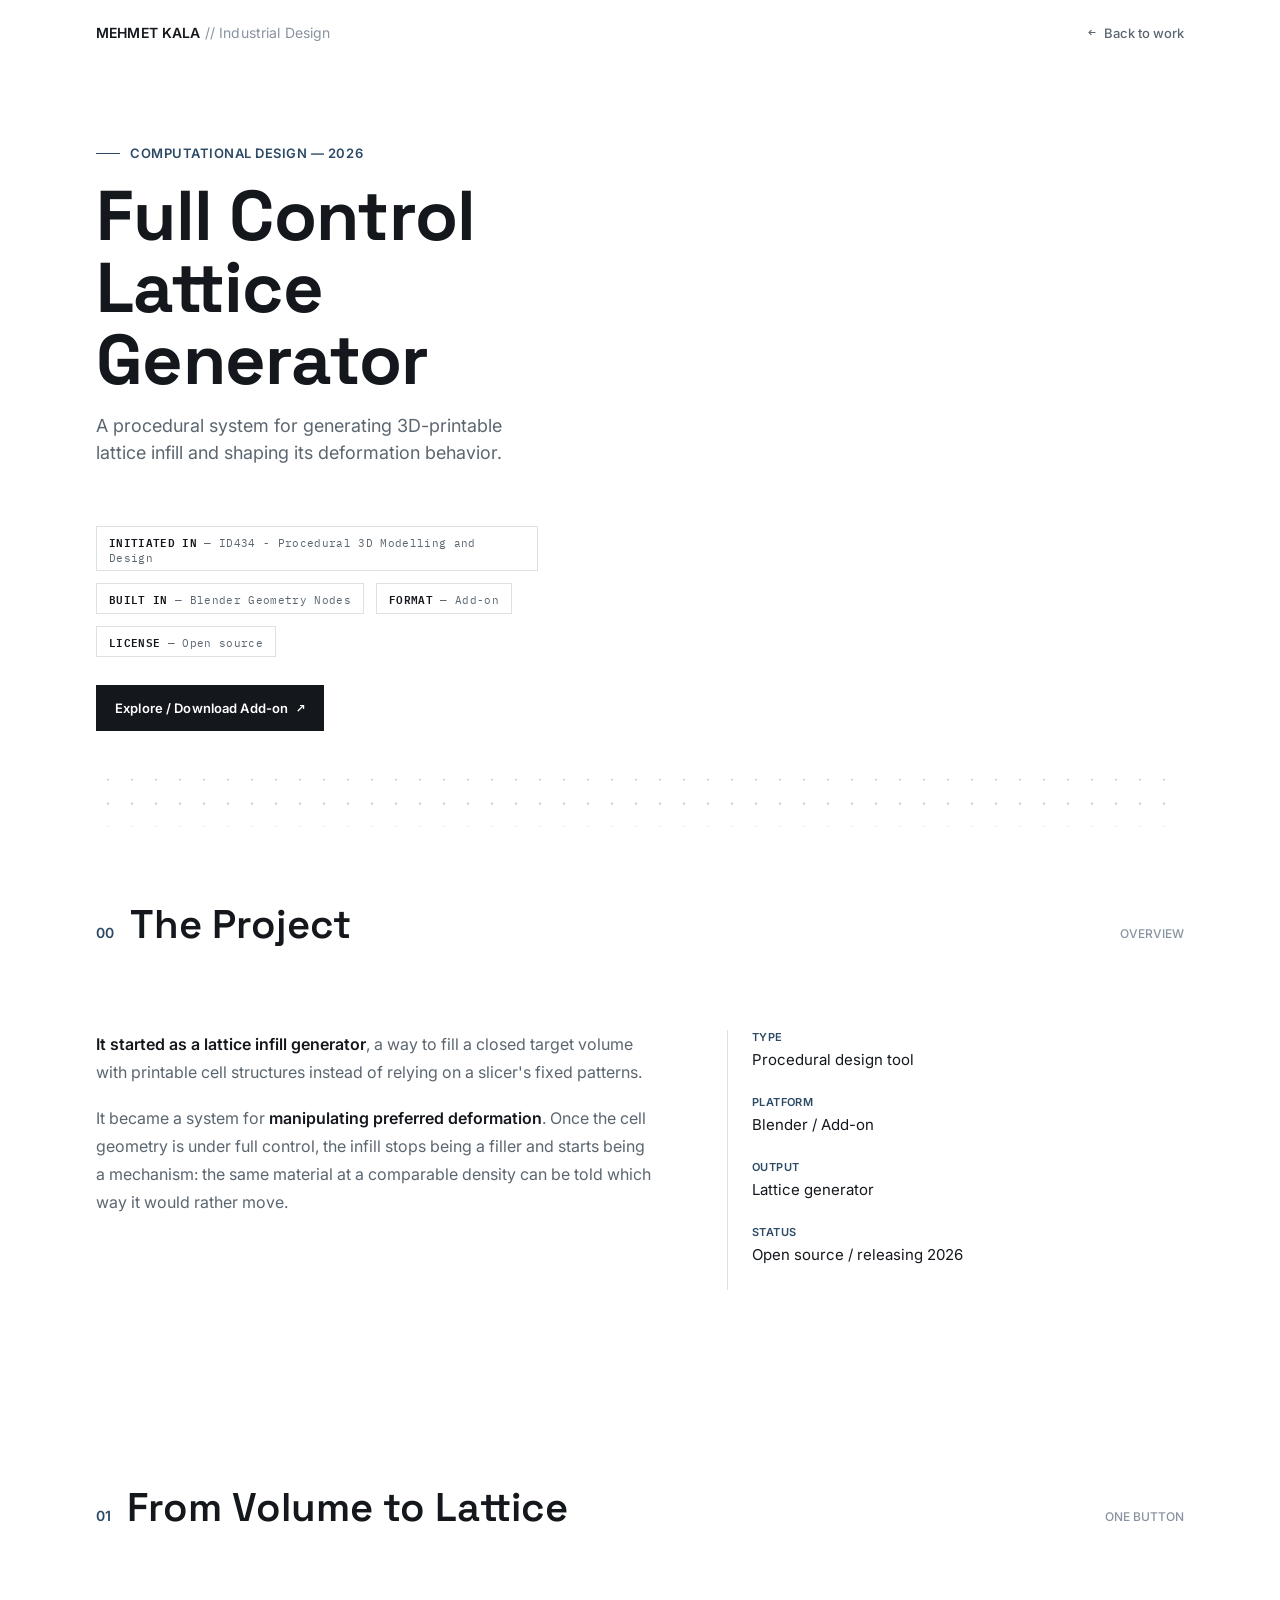
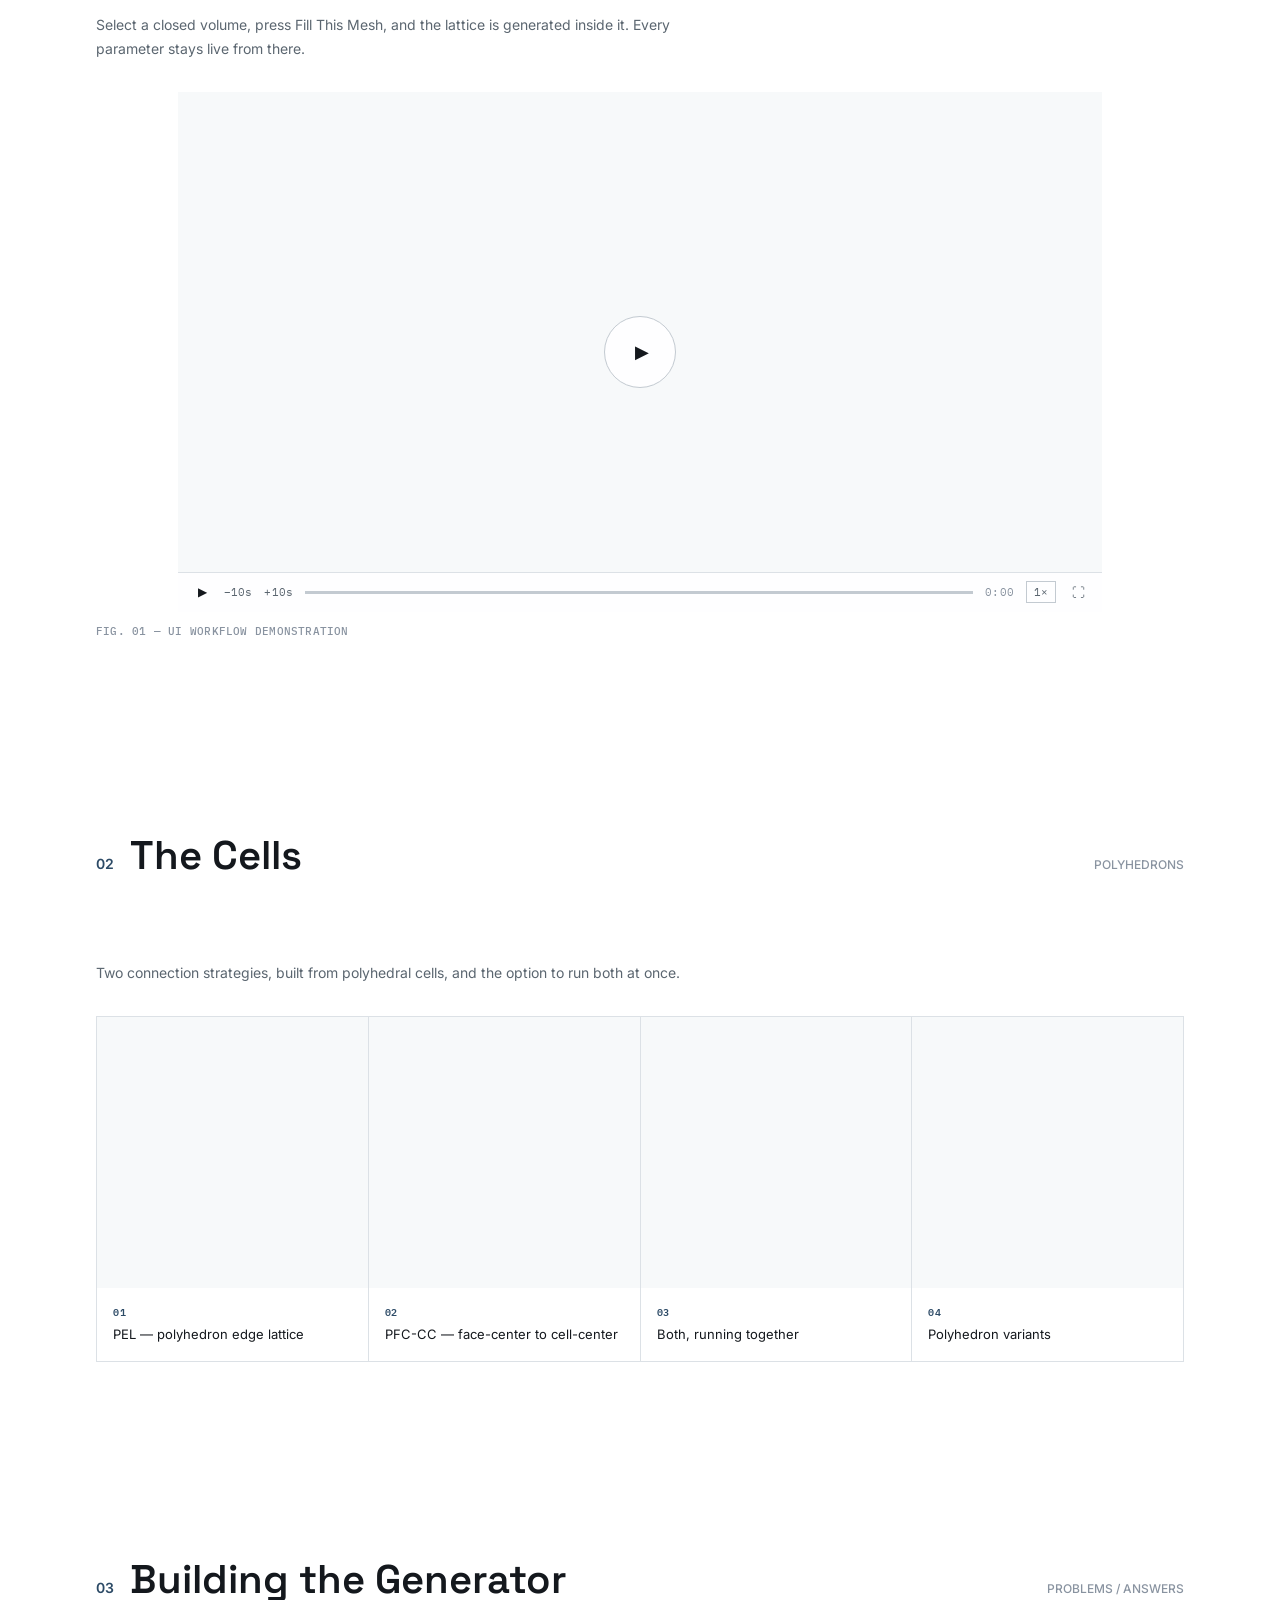
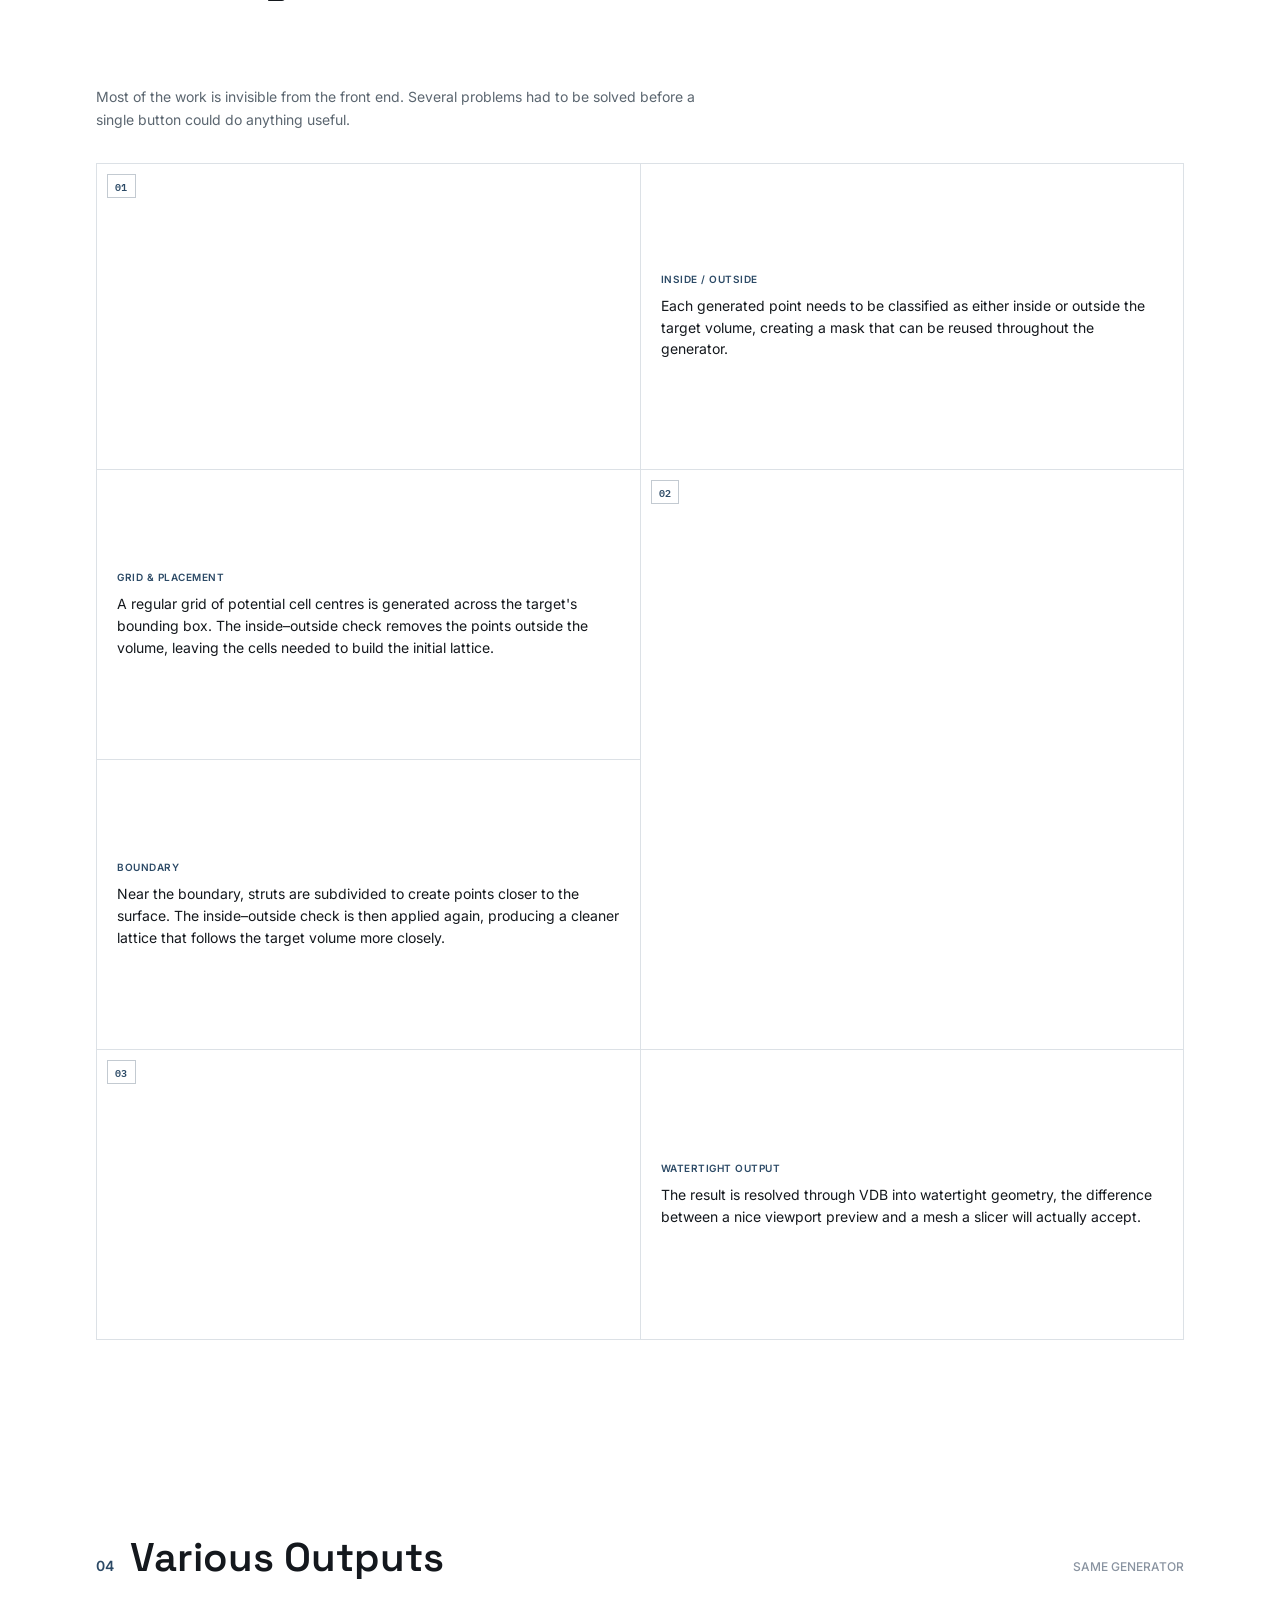
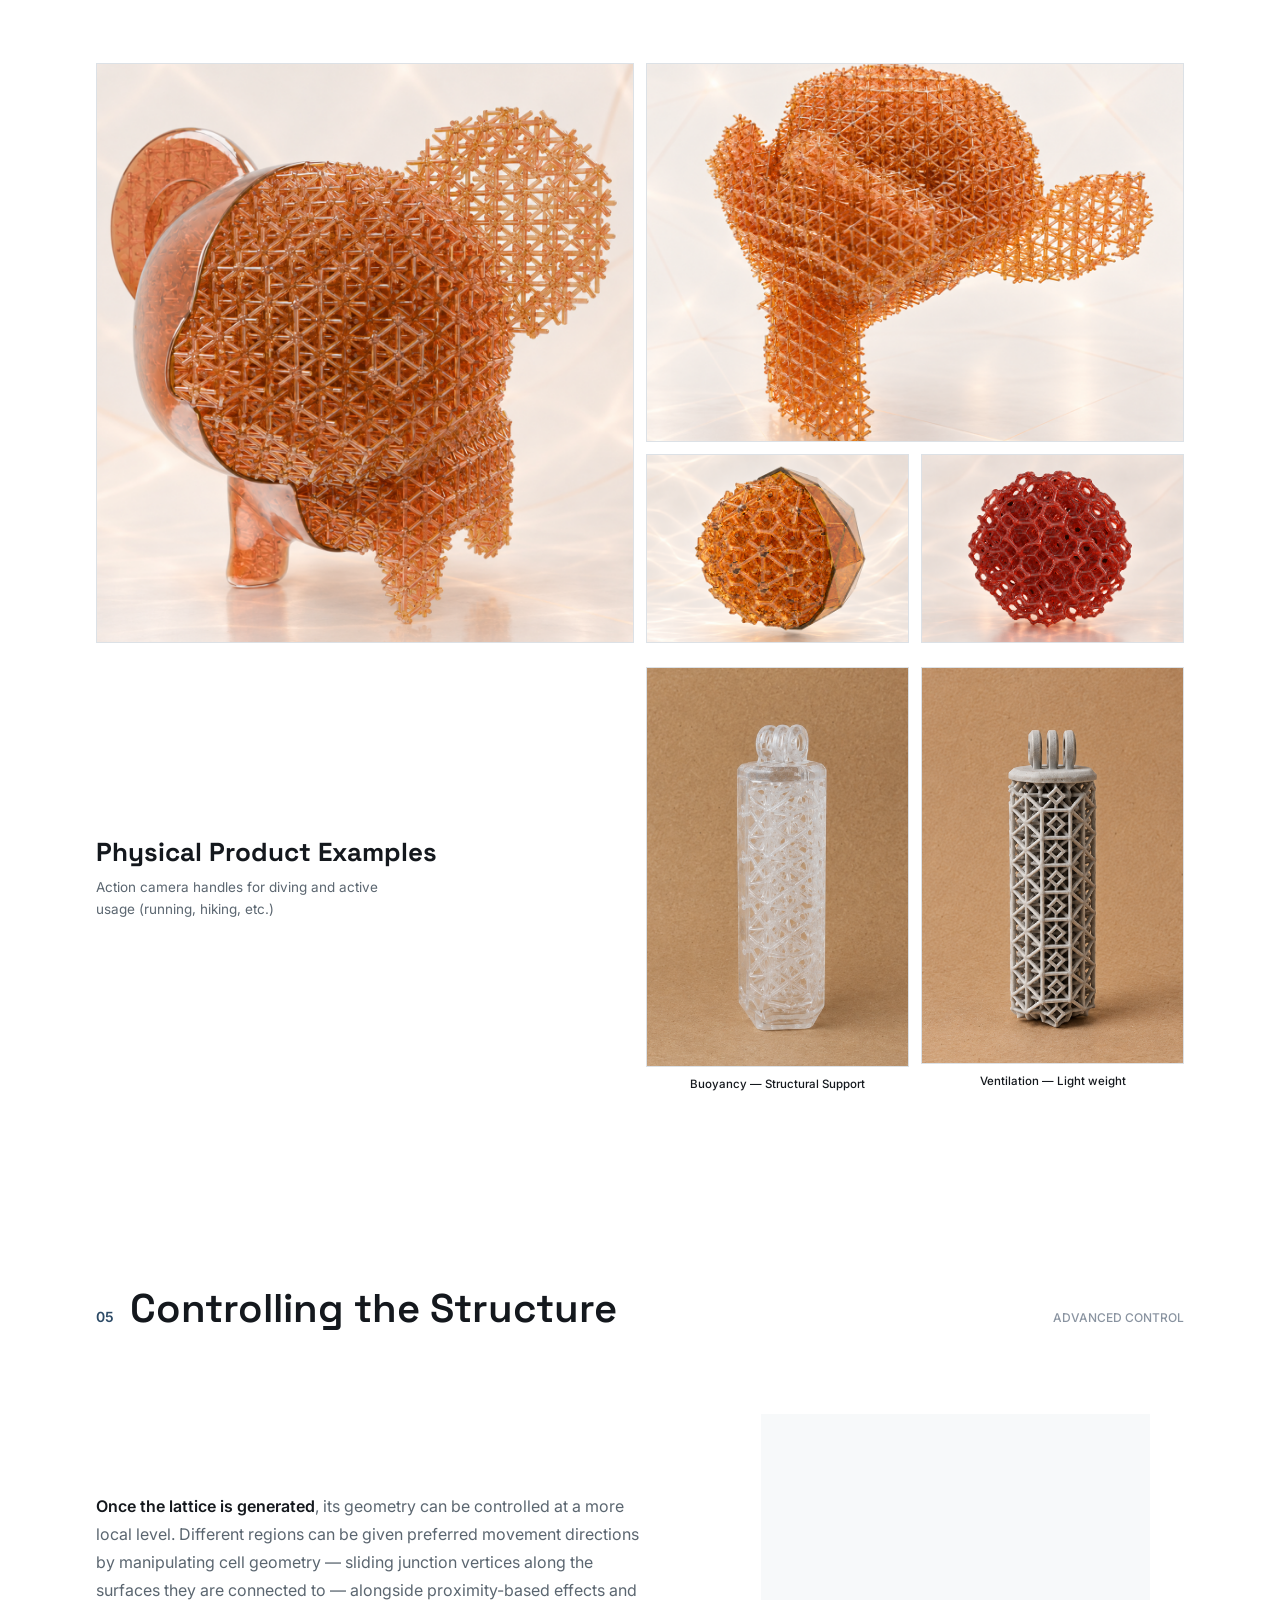
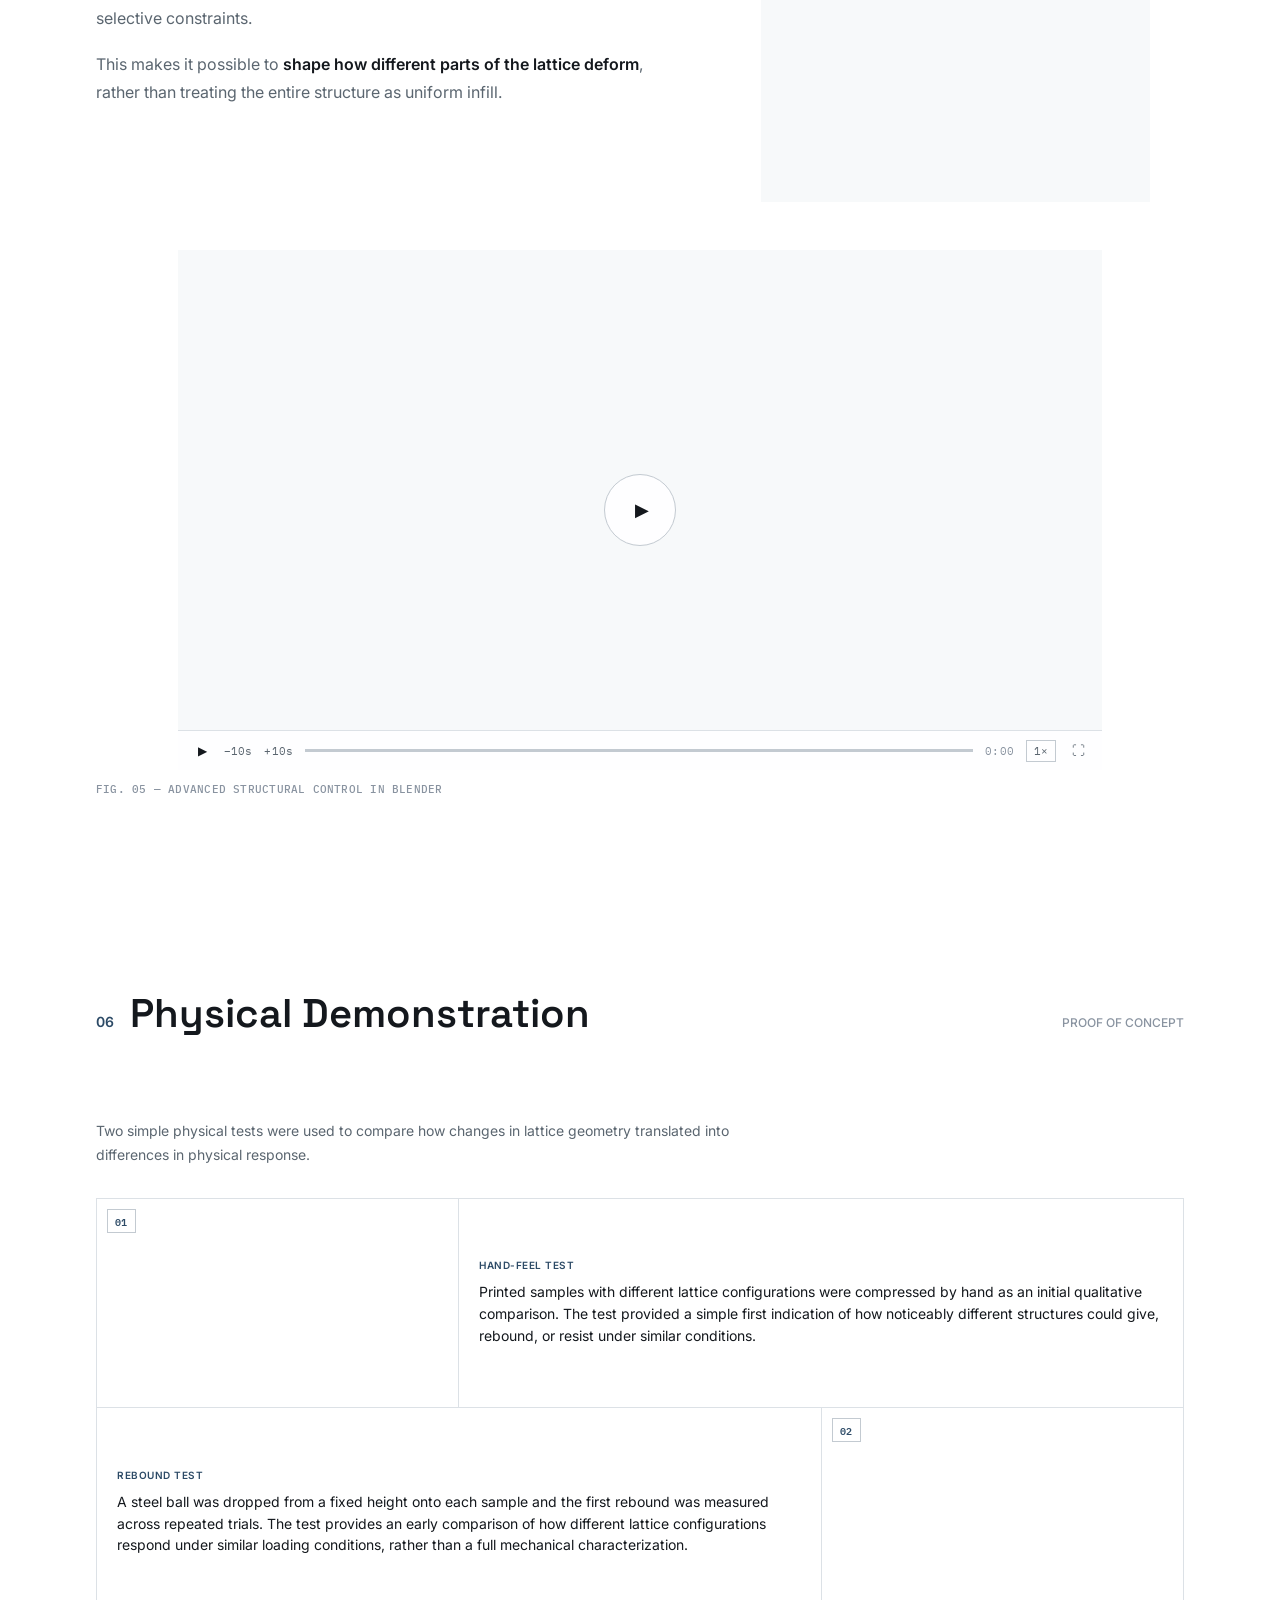
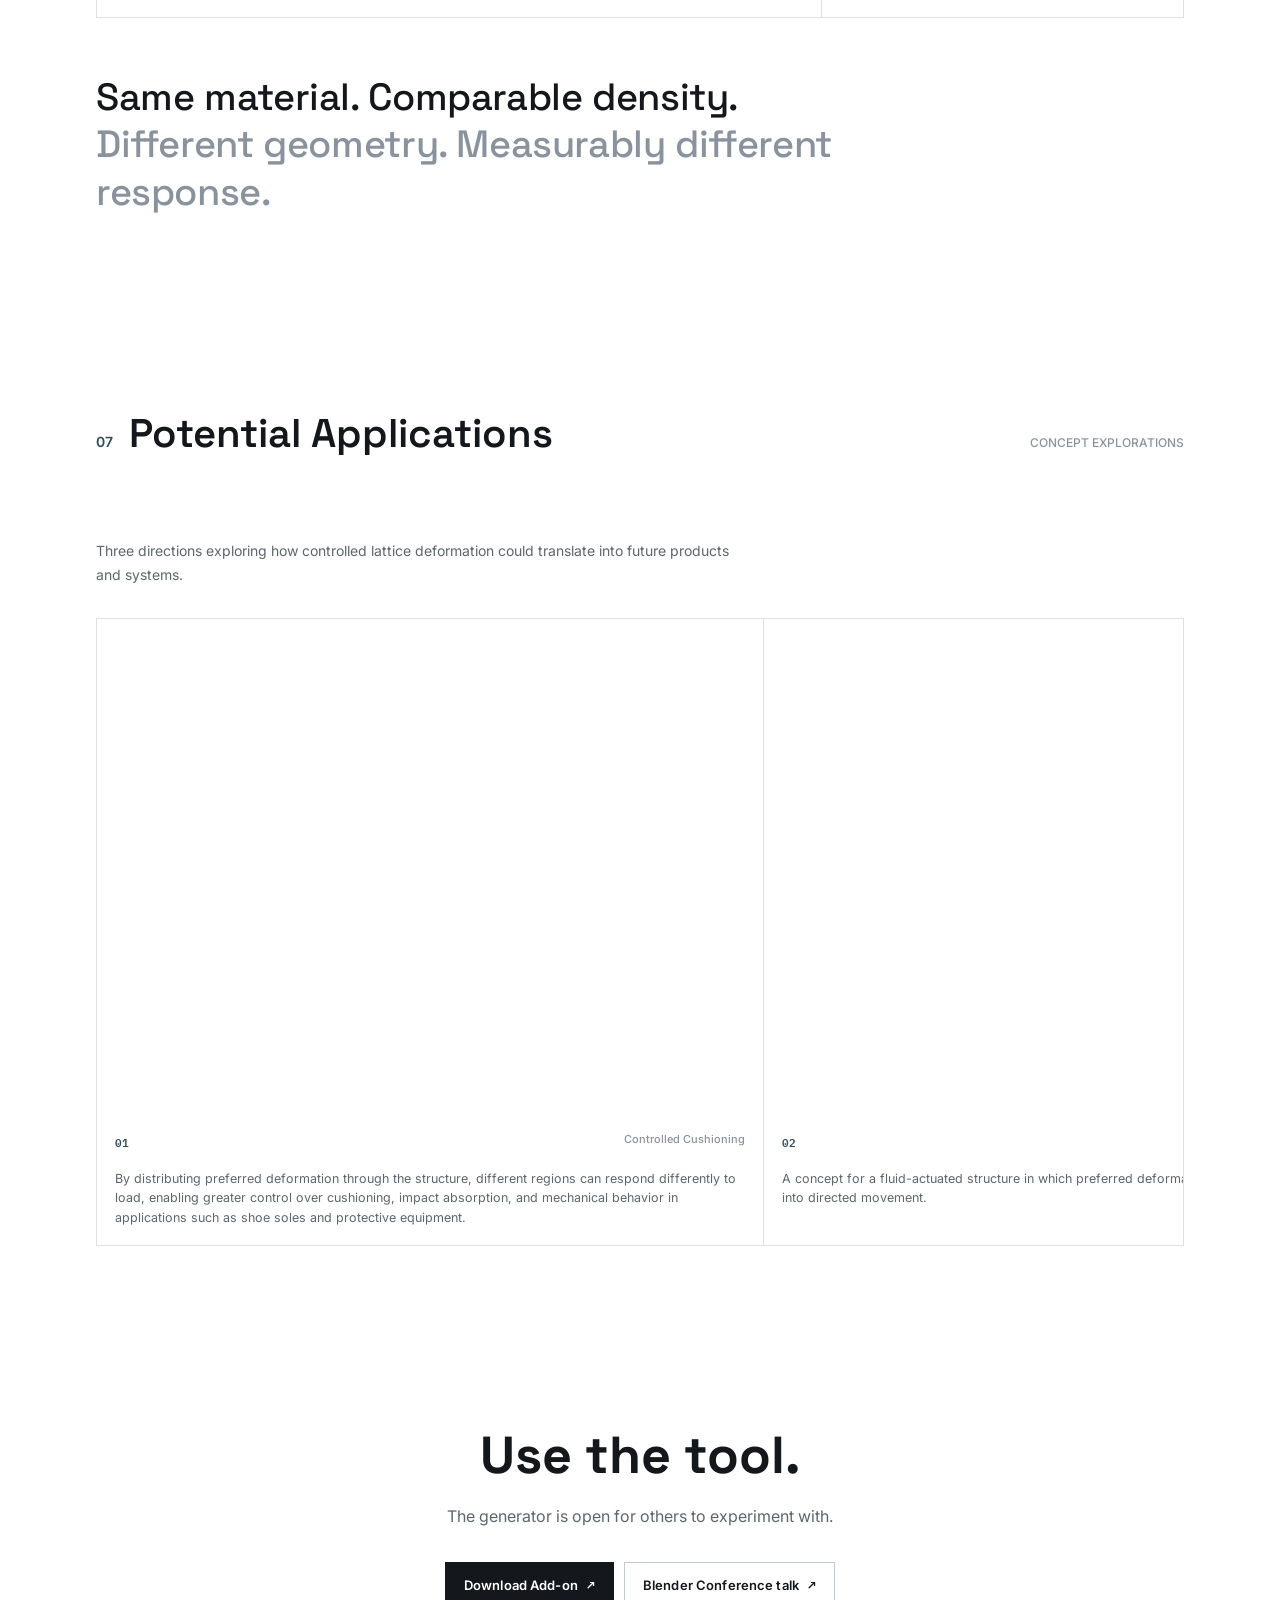
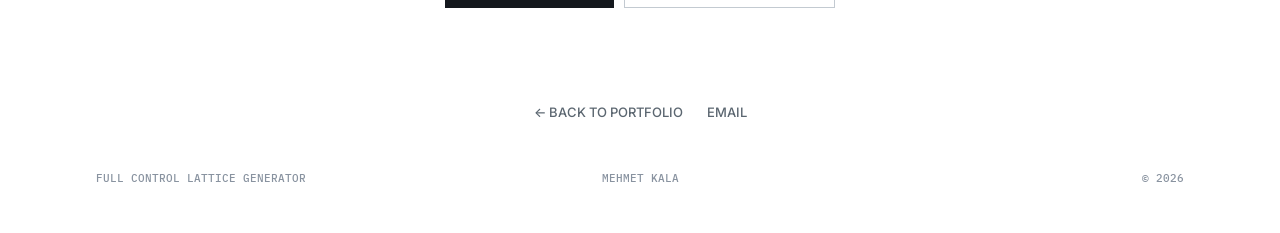
==== commit cf7d585b: "Wire up the Lattice download and conference talk links Points Download Add-on at the Gumroad page an" ====
--- a/site/lattice.html
+++ b/site/lattice.html
@@ -7,7 +7,7 @@
 <link rel="preconnect" href="https://fonts.googleapis.com">
 <link href="https://fonts.googleapis.com/css2?family=Space+Grotesk:wght@400;500;600;700&family=IBM+Plex+Mono:wght@400;500;600&family=Inter:wght@400;500;600&display=swap" rel="stylesheet">
 <link rel="stylesheet" href="css/style.css?v=7">
-<link rel="stylesheet" href="css/lattice.css?v=11">
+<link rel="stylesheet" href="css/lattice.css?v=12">
 </head>
 <body>
 
@@ -426,10 +426,8 @@
   <h2>Use the tool.</h2>
   <p>The generator is open for others to experiment with.</p>
   <div class="cta-row">
-    <a class="cta" href="#">Download Add-on <span class="mono">↗</span></a>
-    <a class="cta ghost" href="#">Documentation <span class="mono">↗</span></a>
-    <a class="cta ghost" href="#">Source <span class="mono">↗</span></a>
-    <a class="cta ghost" href="#">Blender Conference talk <span class="mono">↗</span></a>
+    <a class="cta" href="https://kala44.gumroad.com/l/lattice" target="_blank" rel="noopener">Download Add-on <span class="mono">↗</span></a>
+    <a class="cta ghost" href="https://conference.blender.org/2026/presentations/4242/" target="_blank" rel="noopener">Blender Conference talk <span class="mono">↗</span></a>
   </div>
 </section>
 
--- a/site/css/lattice.css
+++ b/site/css/lattice.css
@@ -58,14 +58,14 @@
   .mosaic-grid .m4{ grid-column:4/5; grid-row:2; }
   @media (max-width:760px){
     .mosaic-grid{ grid-template-columns:repeat(2,1fr); grid-template-rows:none; aspect-ratio:auto; }
-    /* the desktop rules pin each tile to an explicit grid-row; that has to be
-       released here or all four stay in rows 1-2 and overlap once the column
-       spans change, stacking the images on top of each other */
-    .mosaic-grid > div{ grid-row:auto; }
-    .mosaic-grid .m1{ grid-column:1/3; aspect-ratio:4/5; }
-    .mosaic-grid .m2{ grid-column:1/3; aspect-ratio:16/9; }
-    .mosaic-grid .m3{ grid-column:1/2; aspect-ratio:1/1; }
-    .mosaic-grid .m4{ grid-column:2/3; aspect-ratio:1/1; }
+    /* grid-row has to be released on these same .mosaic-grid .mN selectors —
+       the desktop rules pin each tile to an explicit row, and a lower-specificity
+       reset (e.g. .mosaic-grid > div) loses to them, leaving all four in rows 1-2
+       where they overlap and stack on top of each other */
+    .mosaic-grid .m1{ grid-column:1/3; grid-row:auto; aspect-ratio:4/5; }
+    .mosaic-grid .m2{ grid-column:1/3; grid-row:auto; aspect-ratio:16/9; }
+    .mosaic-grid .m3{ grid-column:1/2; grid-row:auto; aspect-ratio:1/1; }
+    .mosaic-grid .m4{ grid-column:2/3; grid-row:auto; aspect-ratio:1/1; }
   }
 
   /* paired physical shots — mirrors the mosaic grid's own column structure so
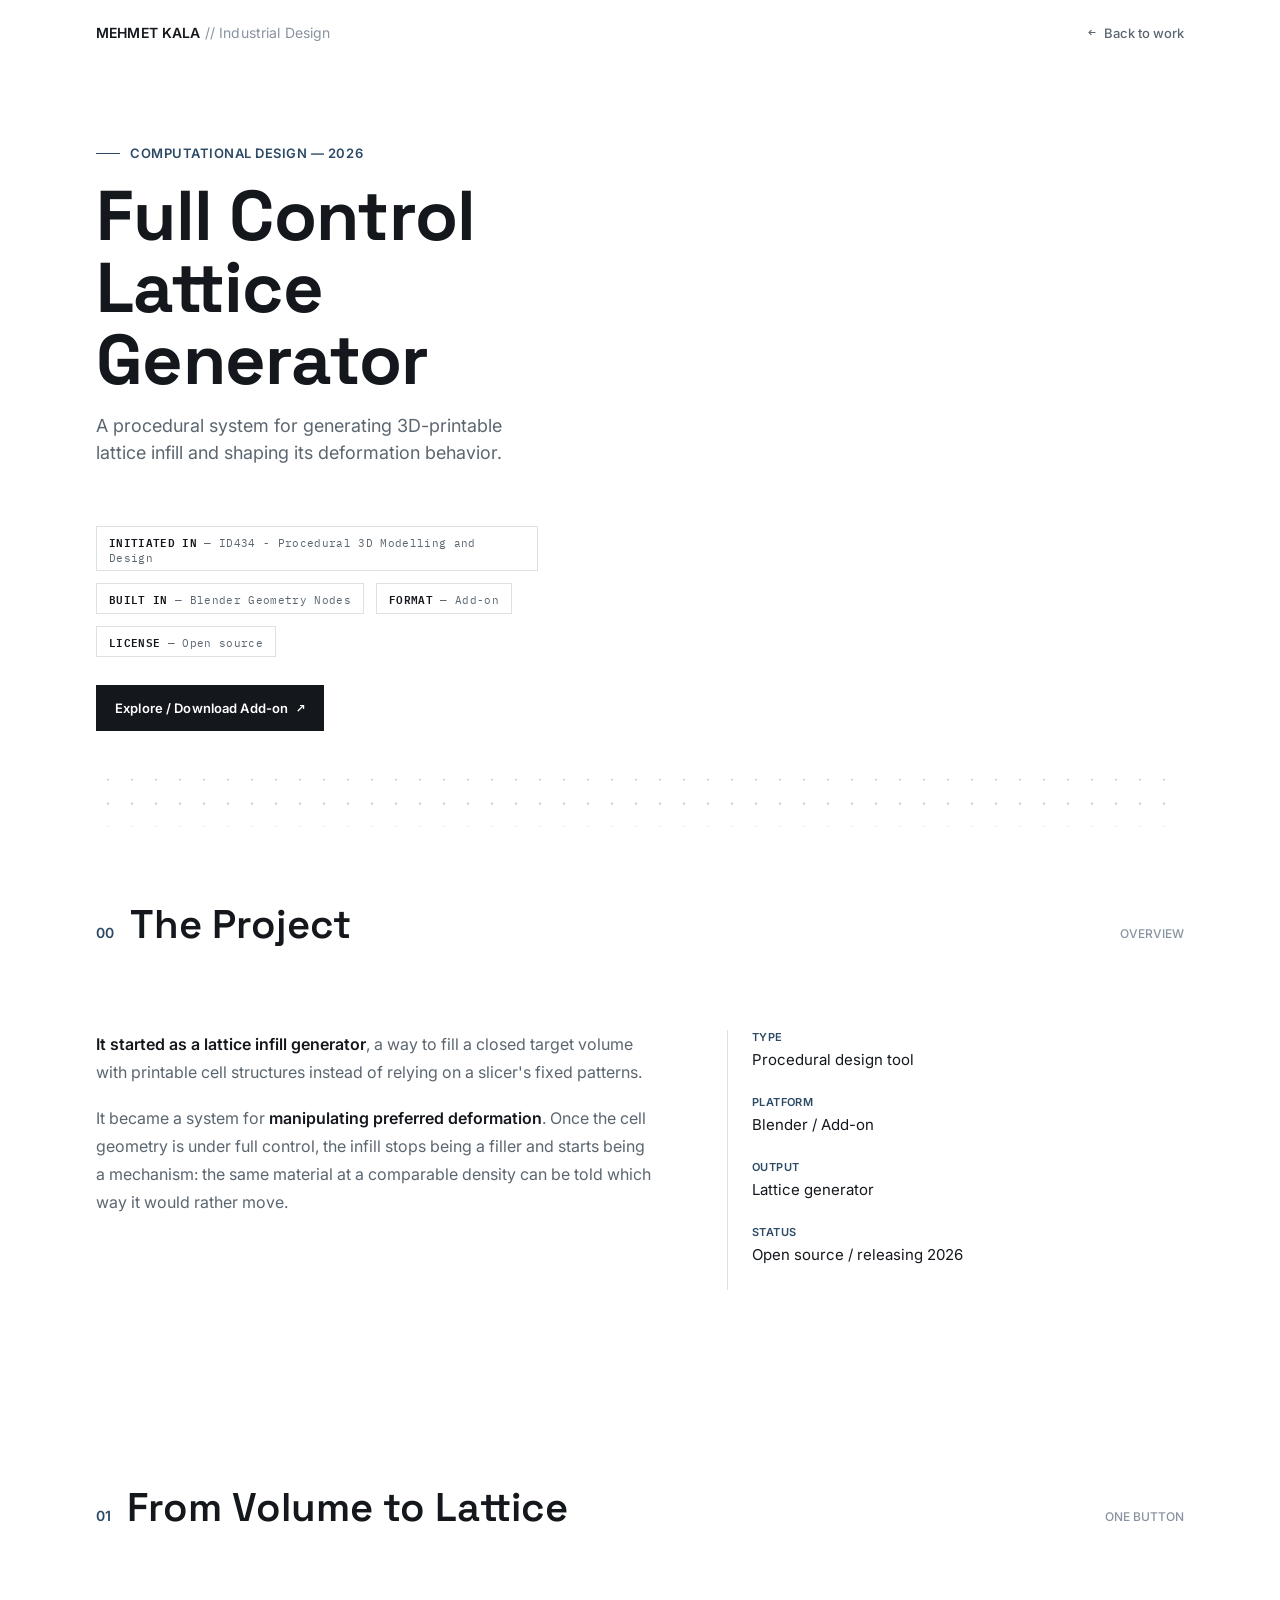
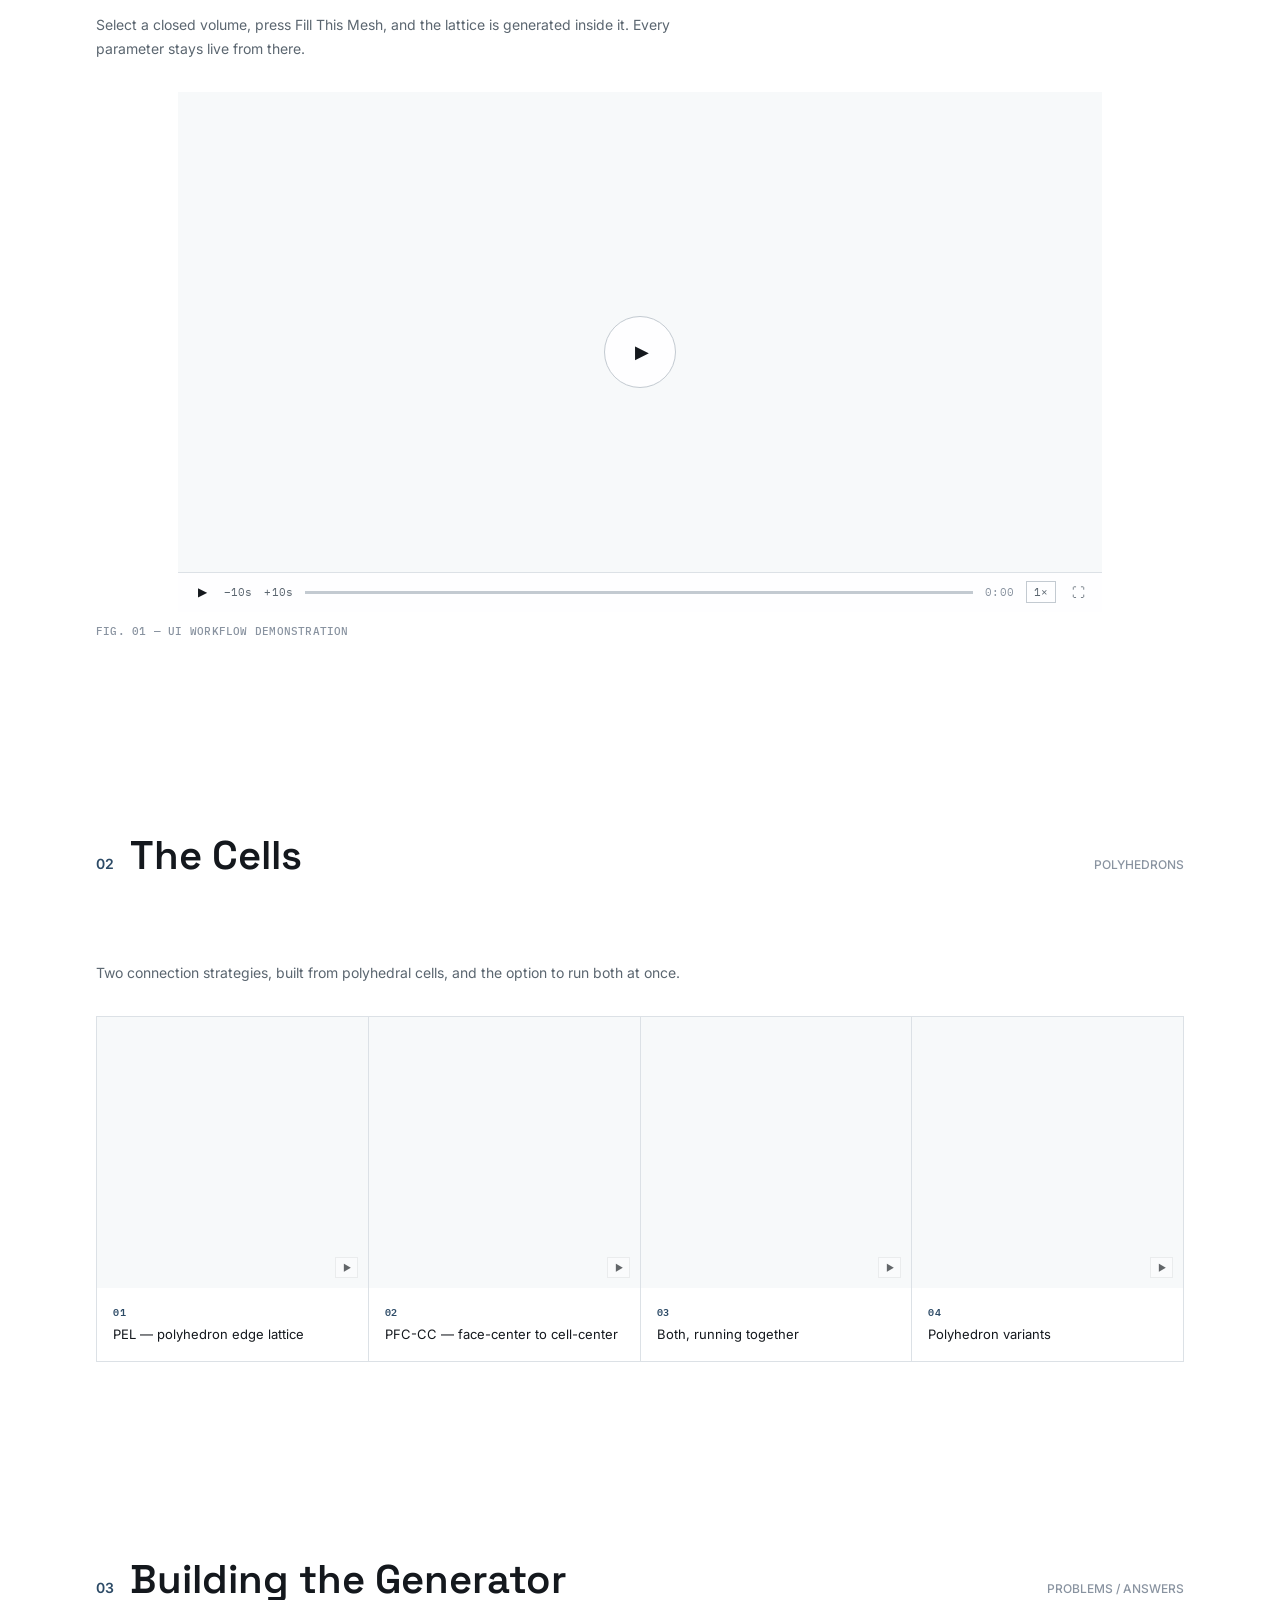
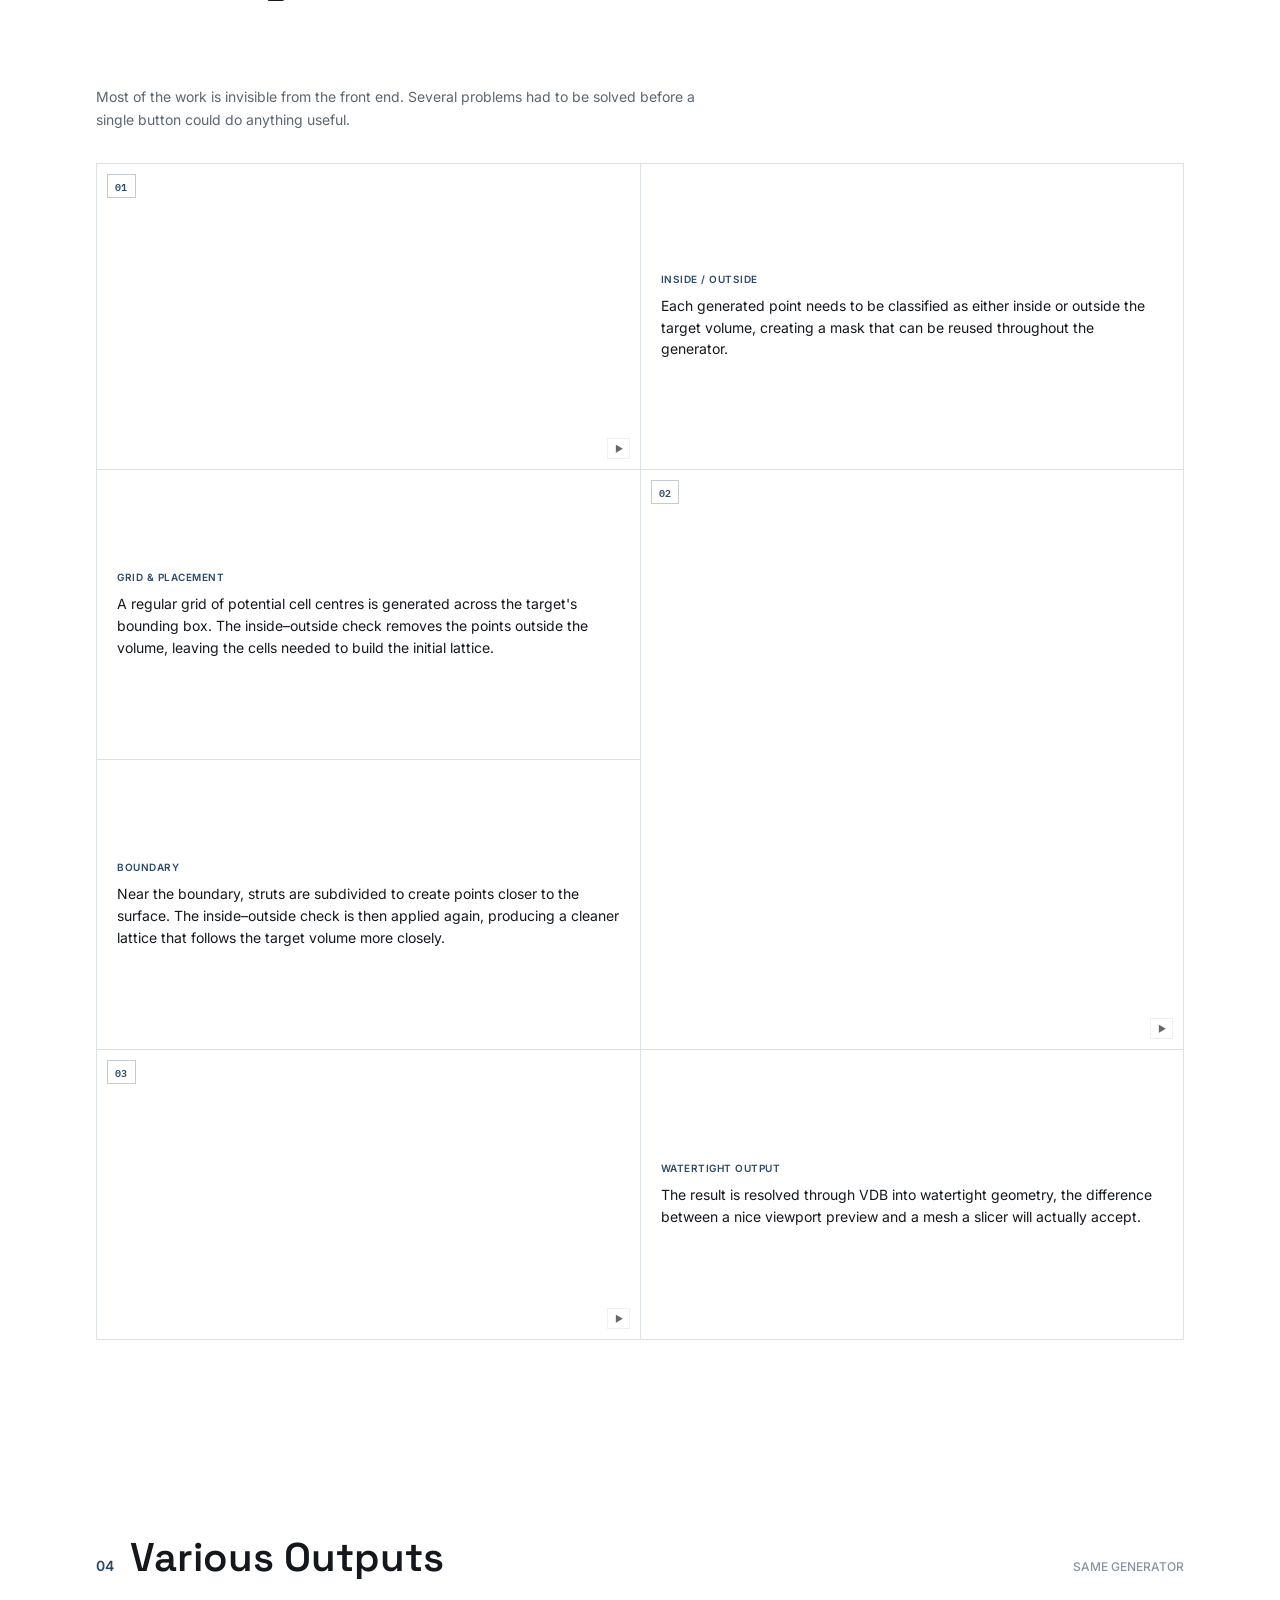
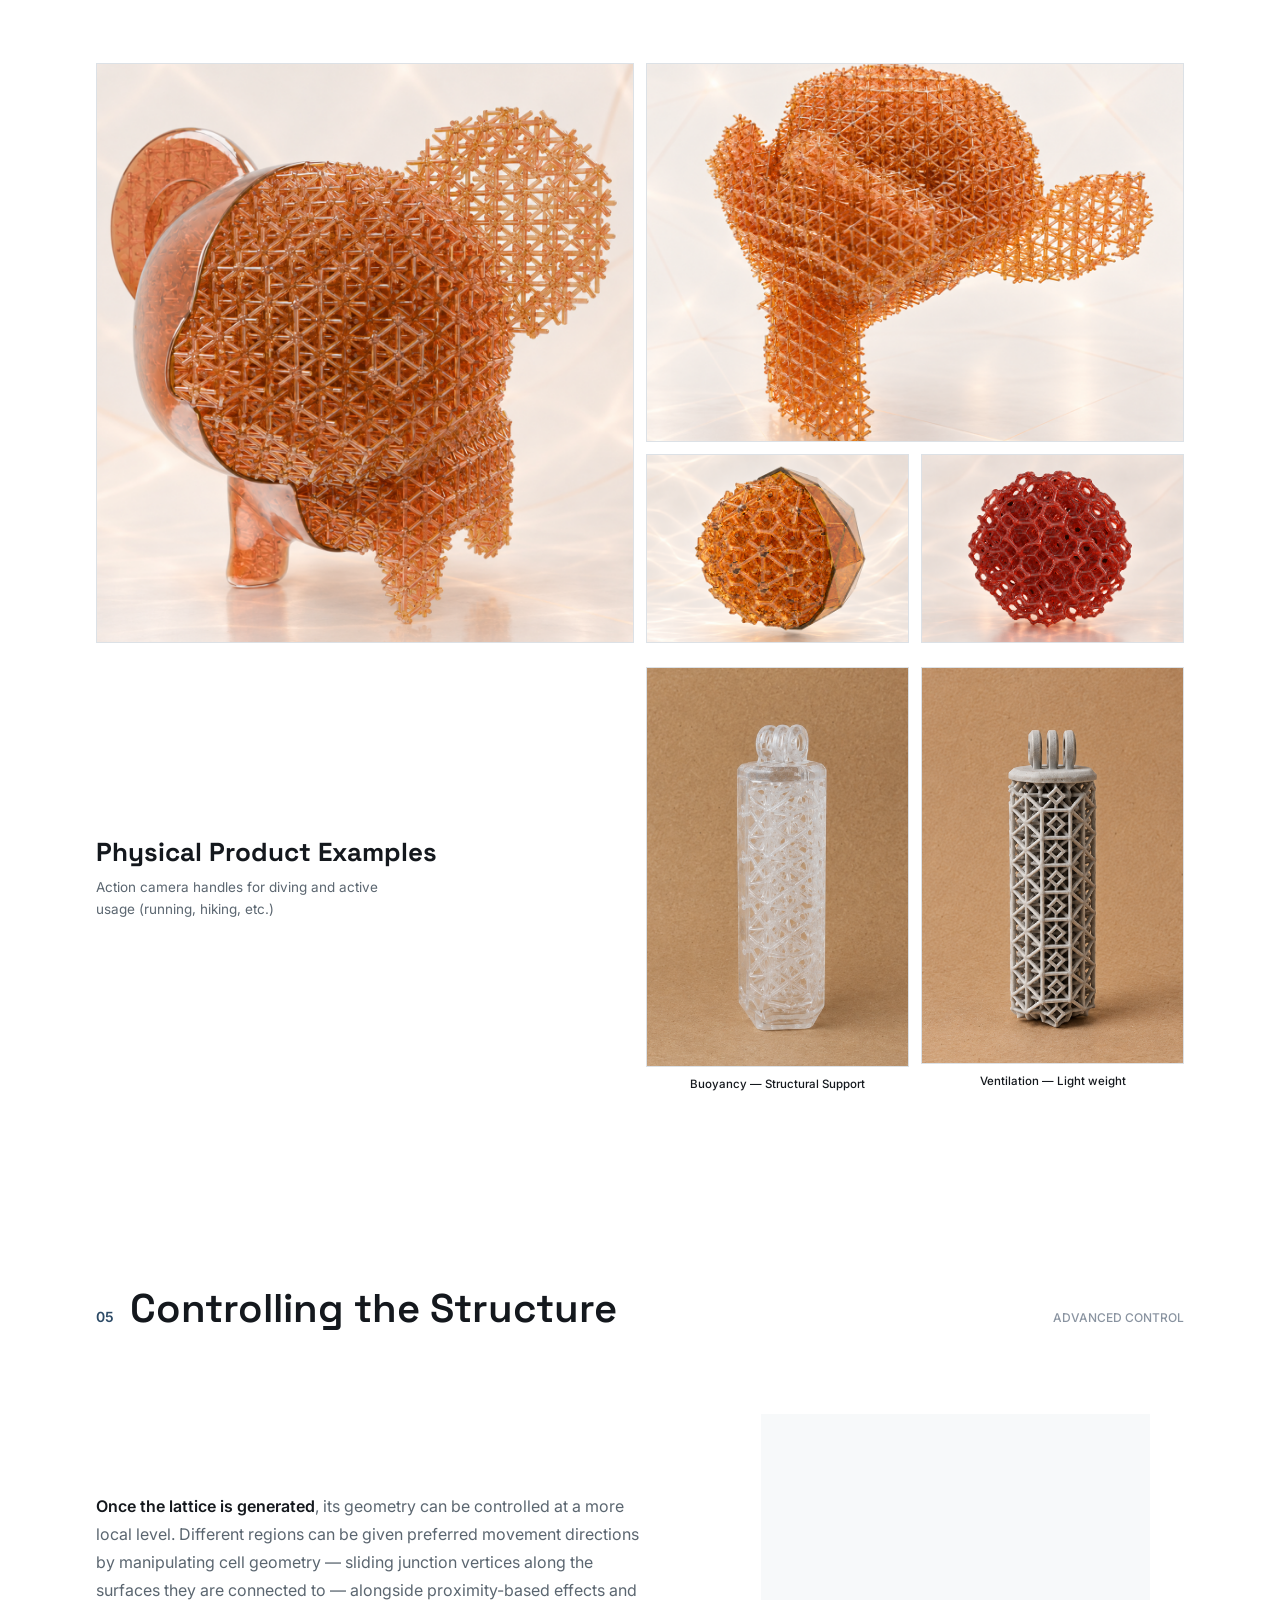
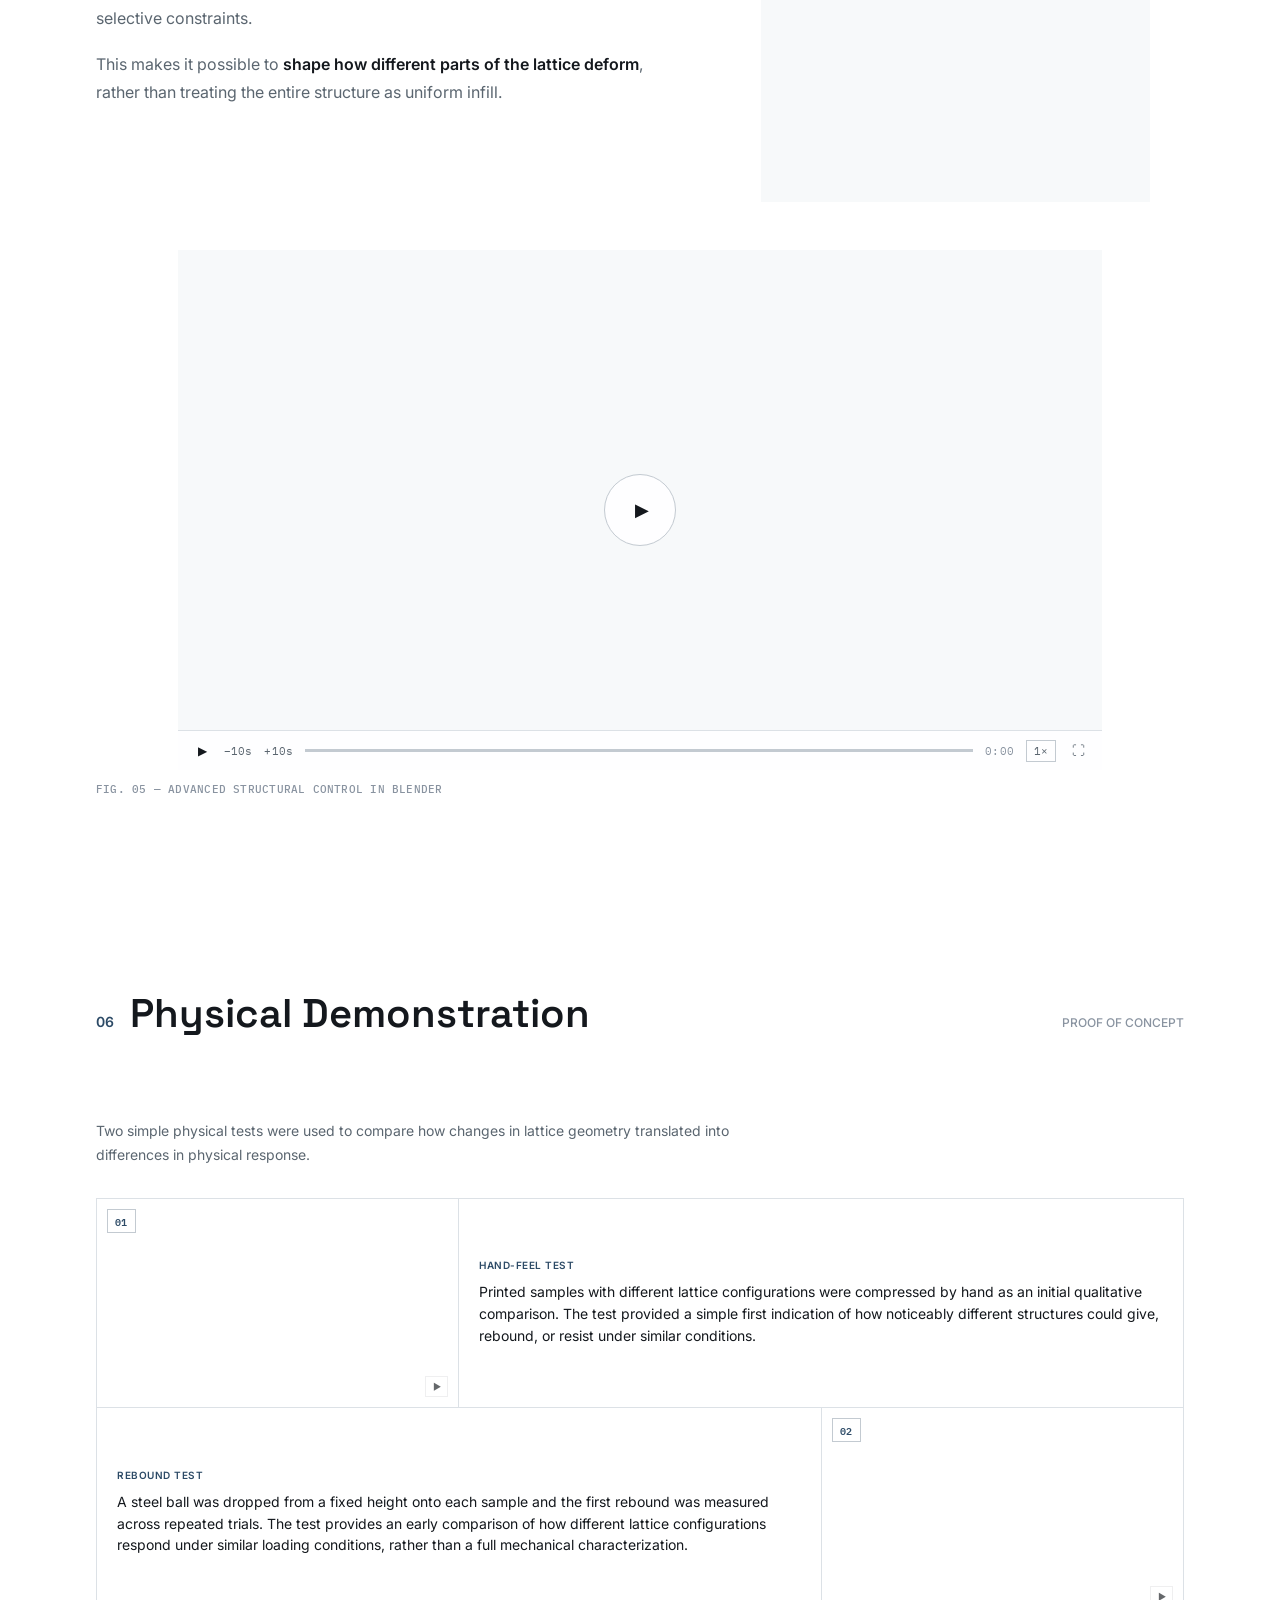
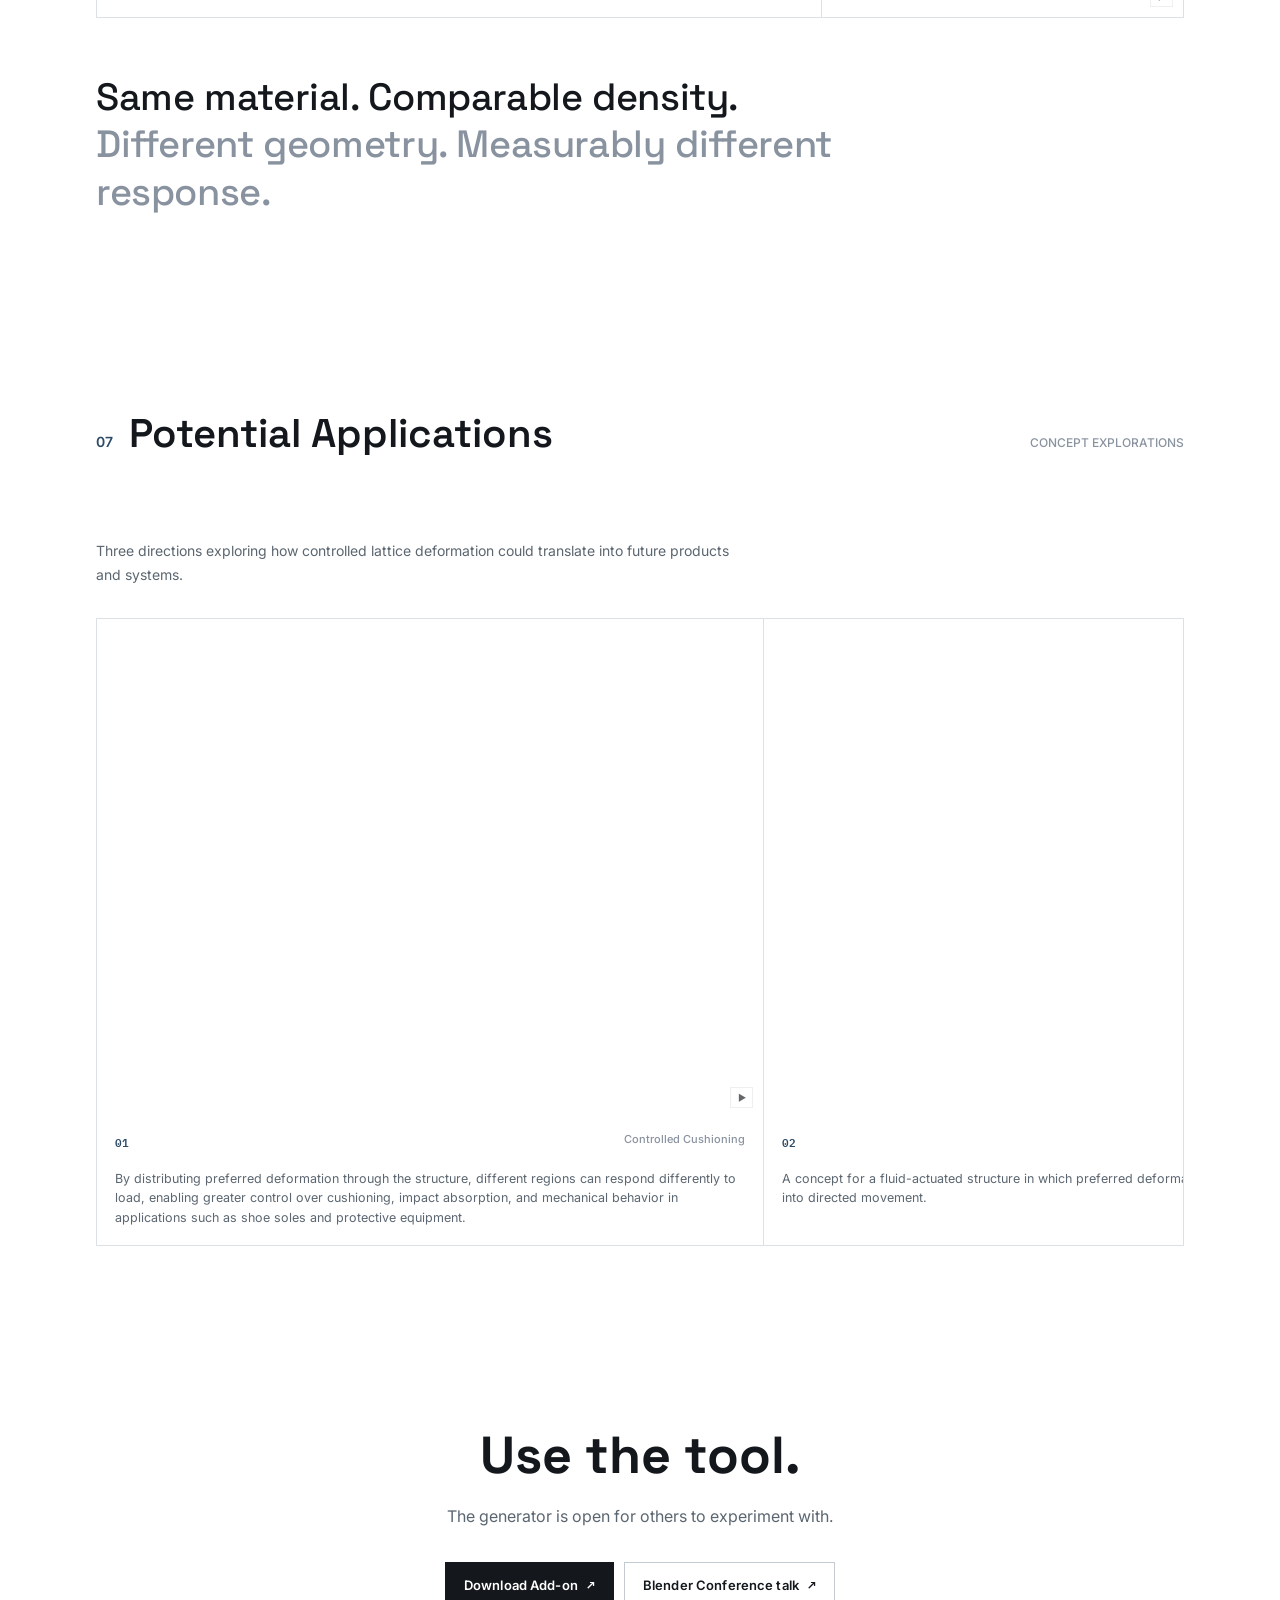
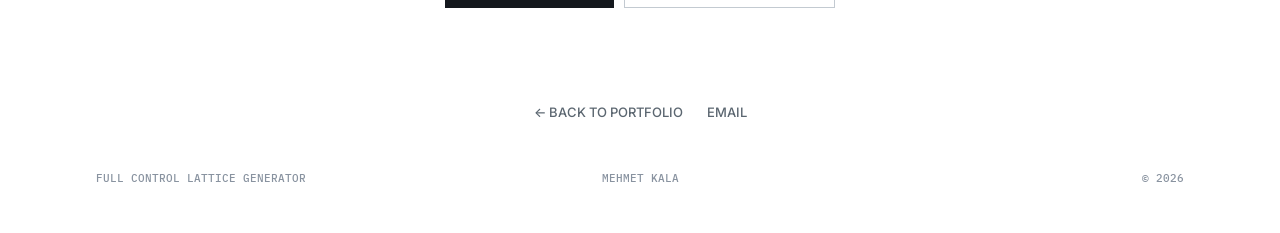
==== commit c784341e: "Mark hover-to-play videos with a small translucent play glyph These videos sit paused on a still fra" ====
--- a/site/lattice.html
+++ b/site/lattice.html
@@ -7,7 +7,7 @@
 <link rel="preconnect" href="https://fonts.googleapis.com">
 <link href="https://fonts.googleapis.com/css2?family=Space+Grotesk:wght@400;500;600;700&family=IBM+Plex+Mono:wght@400;500;600&family=Inter:wght@400;500;600&display=swap" rel="stylesheet">
 <link rel="stylesheet" href="css/style.css?v=7">
-<link rel="stylesheet" href="css/lattice.css?v=12">
+<link rel="stylesheet" href="css/lattice.css?v=13">
 </head>
 <body>
 
--- a/site/css/lattice.css
+++ b/site/css/lattice.css
@@ -102,3 +102,23 @@
   .use-tool p{ font-size:16px; color:var(--ink-dim); max-width:520px; margin:0 auto 32px; line-height:1.6; }
   .use-tool .cta-row{ justify-content:center; }
   @media (max-width:860px){ .use-tool{ padding:72px 24px; } }
+
+  /* ---------- hover-to-play marker ----------
+     These videos sit paused on a still frame until hovered, so nothing signals
+     they move. A small translucent play glyph marks them, then fades out on
+     hover as the video starts. It hangs off the parent because pseudo-elements
+     don't render on a replaced element like <video>, and is click-through so
+     it never blocks the slider drag or a card link. */
+  .shot:has(> .hover-video),
+  .bento-cell:has(> .hover-video){ position:relative; }
+  .shot:has(> .hover-video)::after,
+  .bento-cell:has(> .hover-video)::after{
+    content:'\25B6';
+    position:absolute; right:10px; bottom:10px; z-index:3;
+    font-size:9px; line-height:1; color:var(--ink);
+    background:rgba(255,255,255,0.55); border:1px solid rgba(20,24,29,0.10);
+    padding:5px 6px 5px 7px;
+    opacity:0.65; transition:opacity .2s; pointer-events:none;
+  }
+  .shot:has(> .hover-video):hover::after,
+  .bento-cell:has(> .hover-video):hover::after{ opacity:0; }
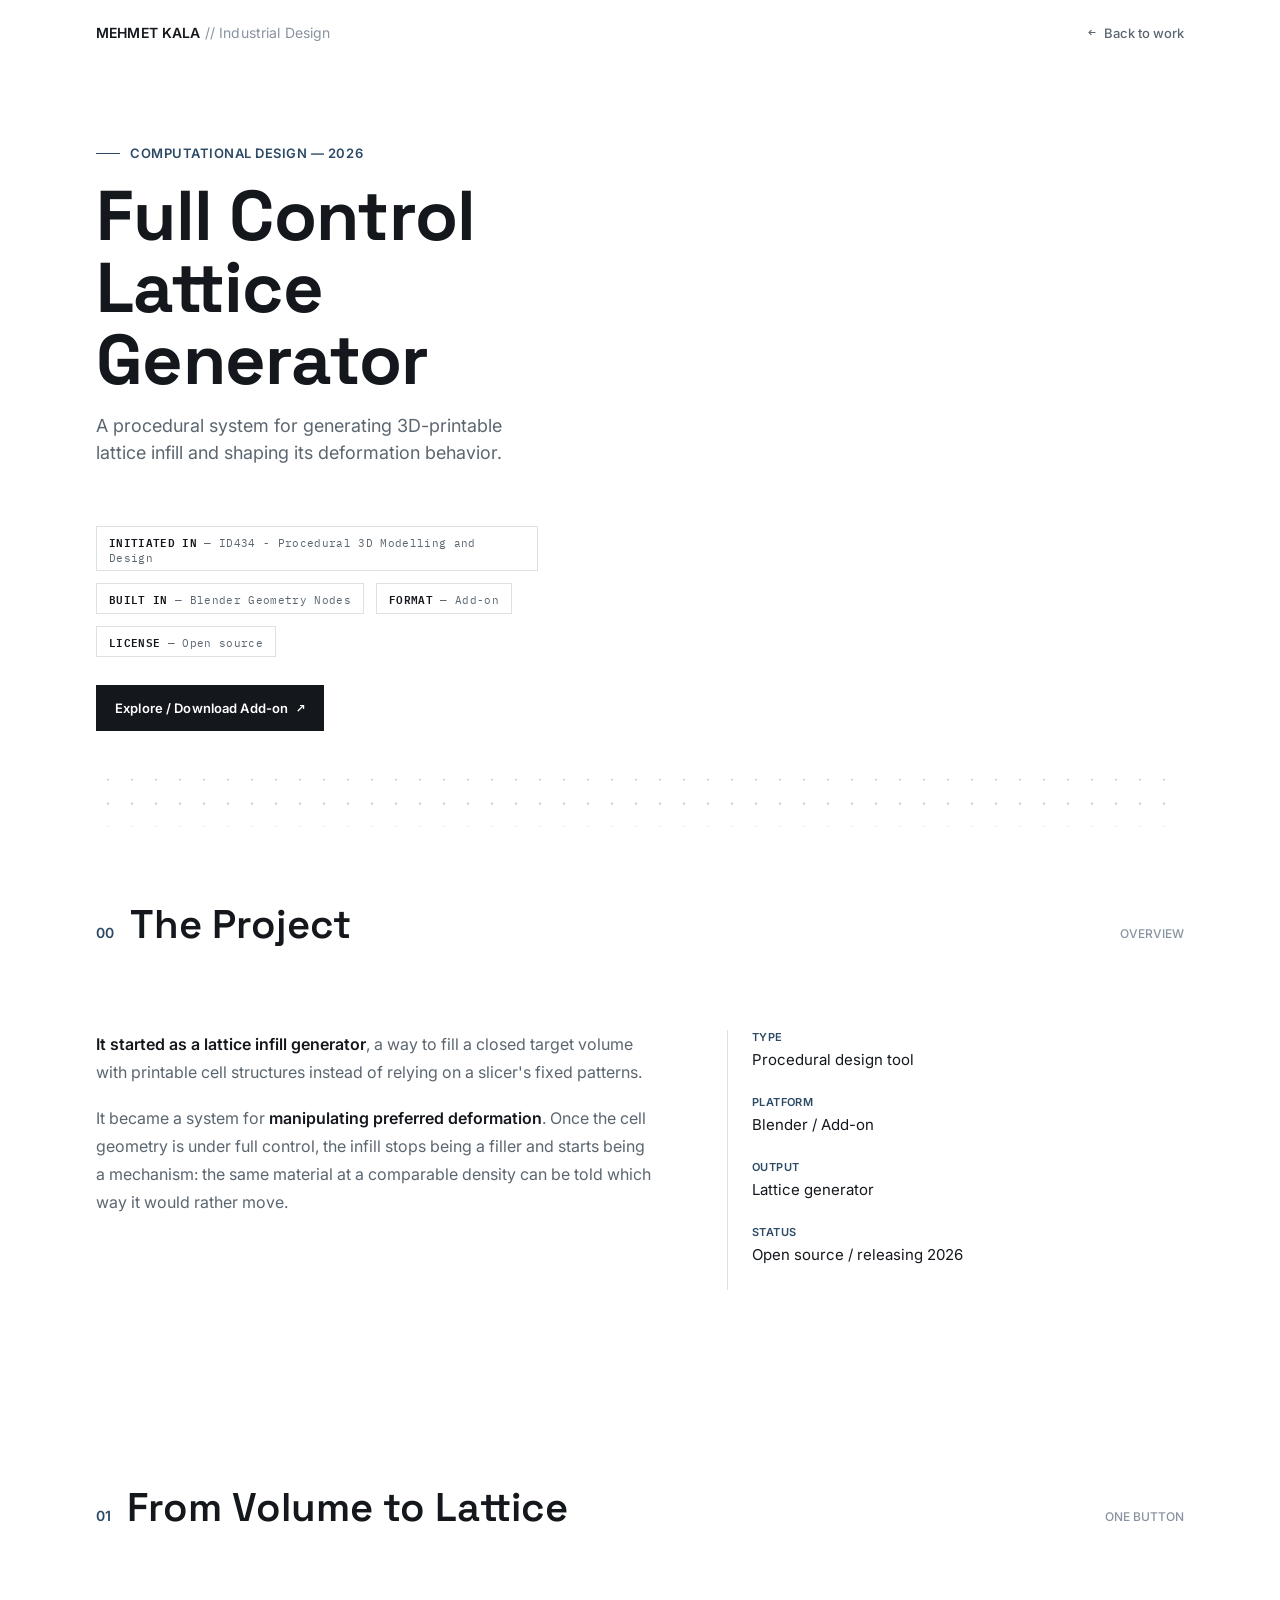
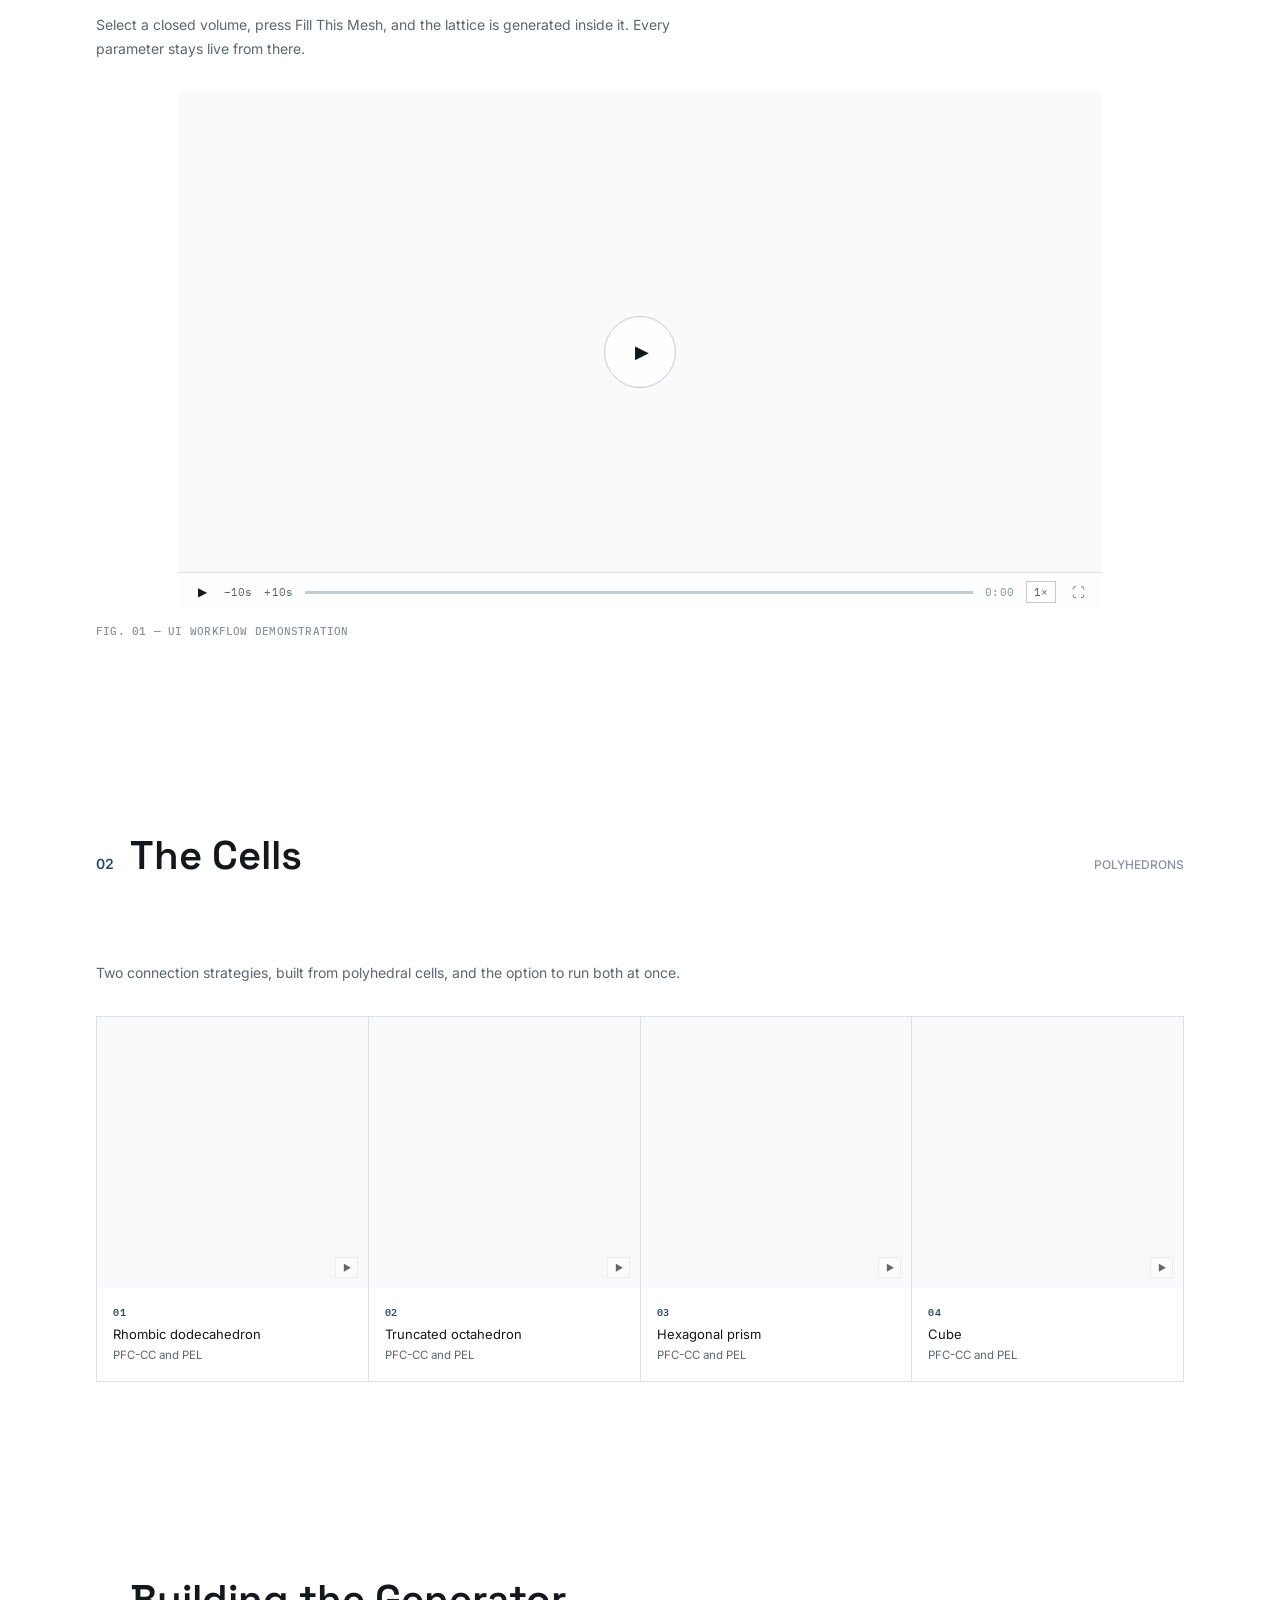
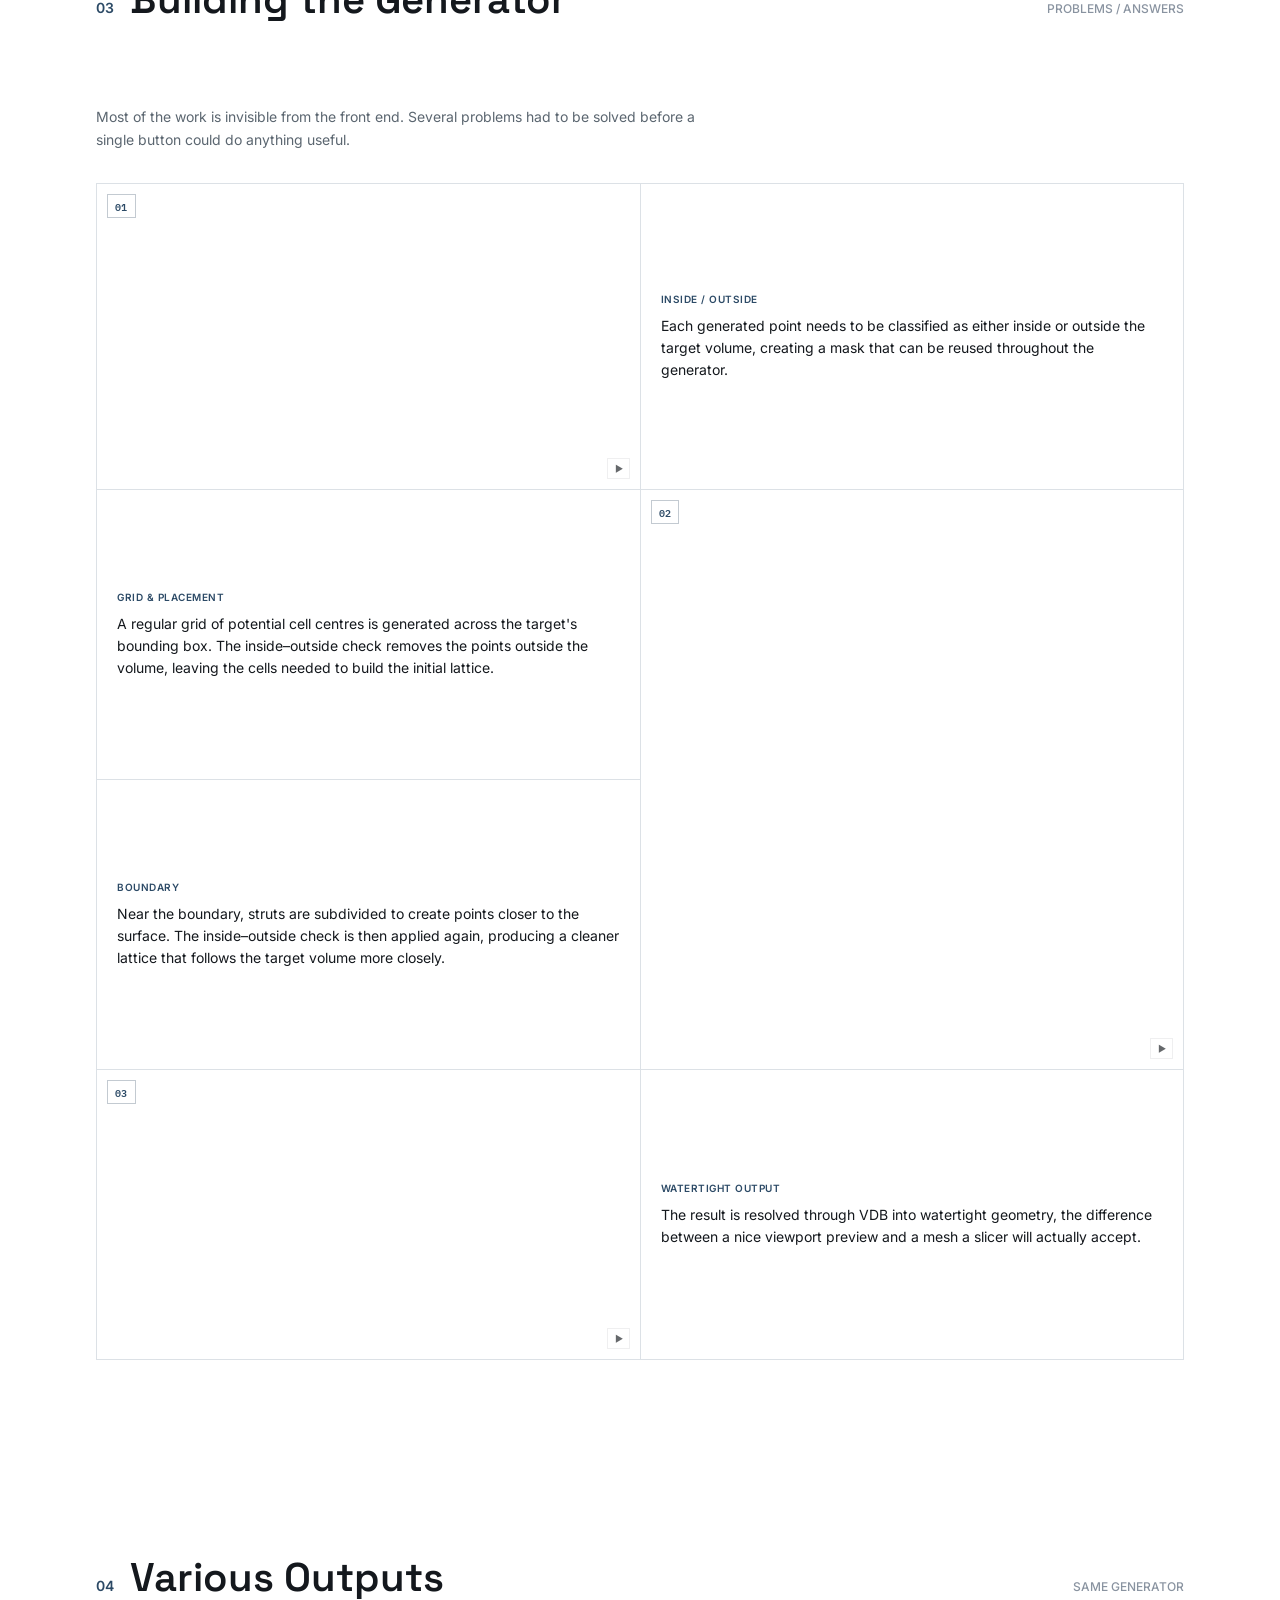
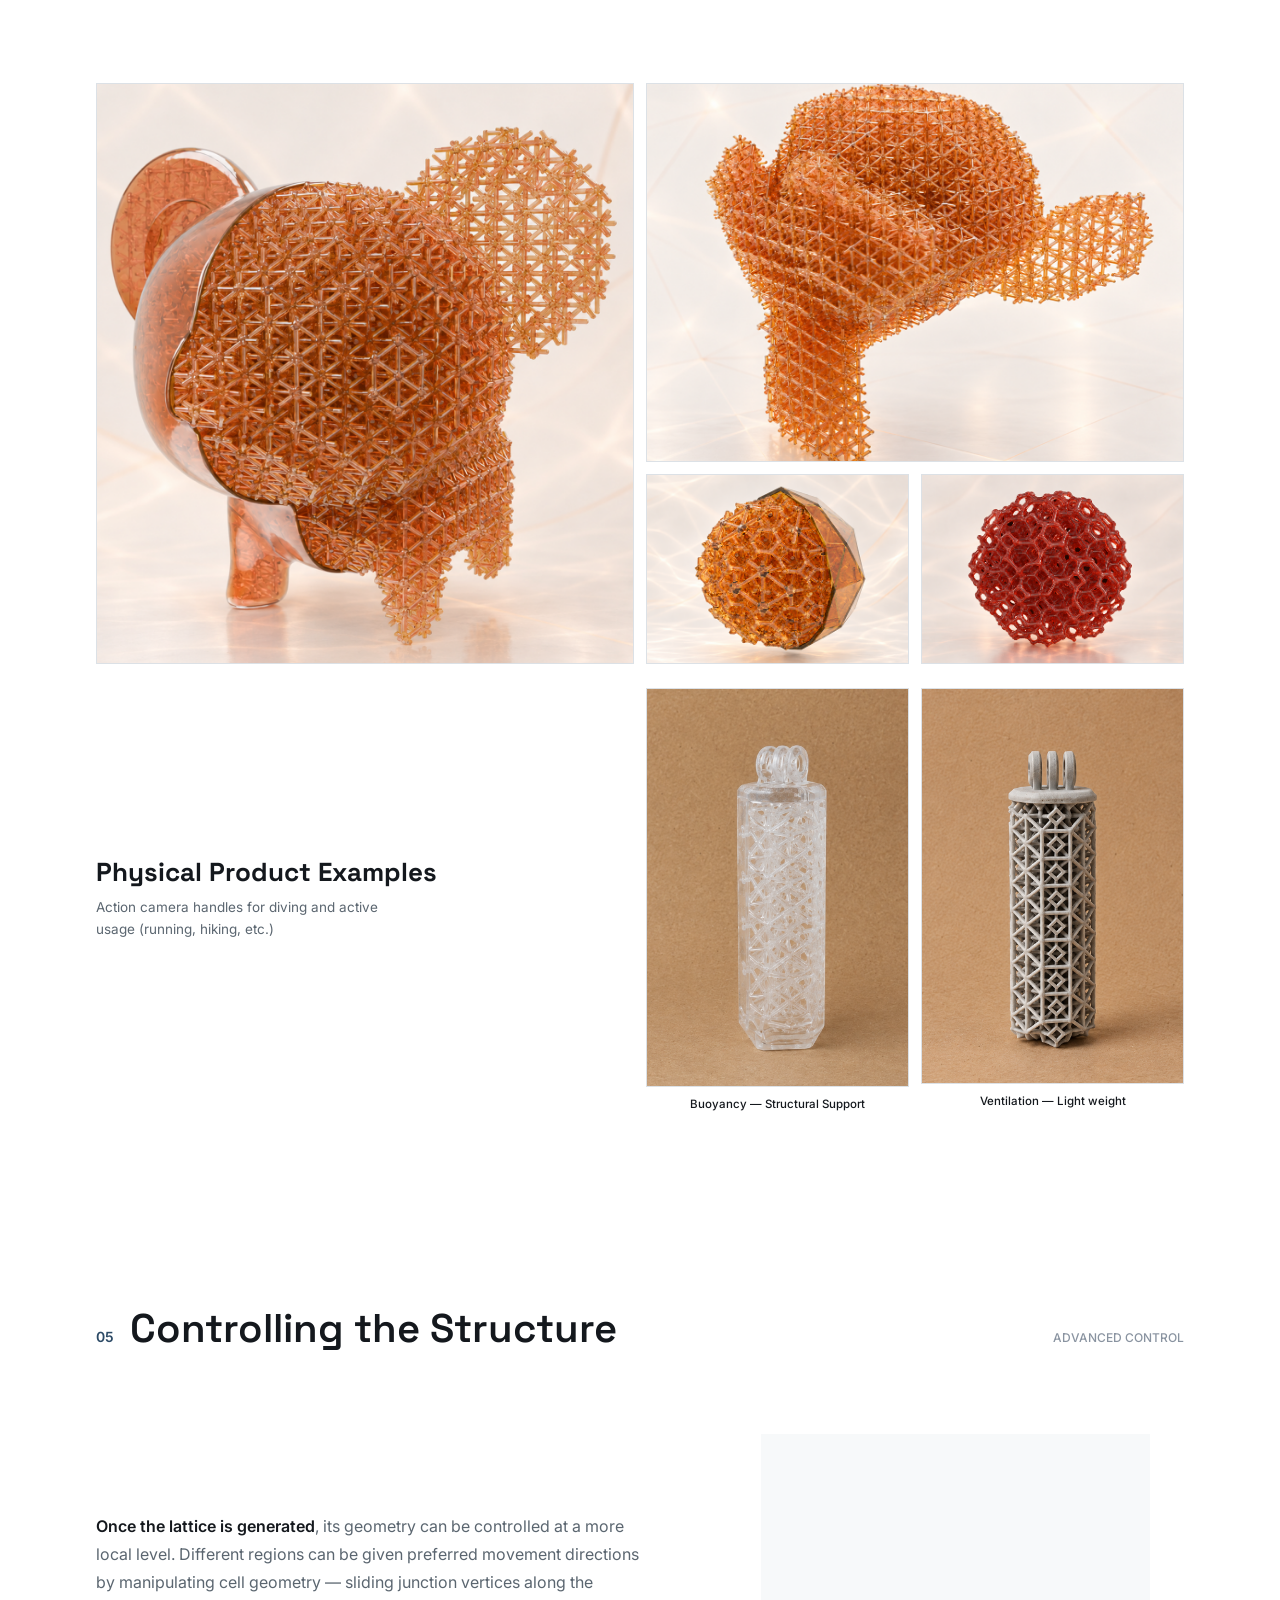
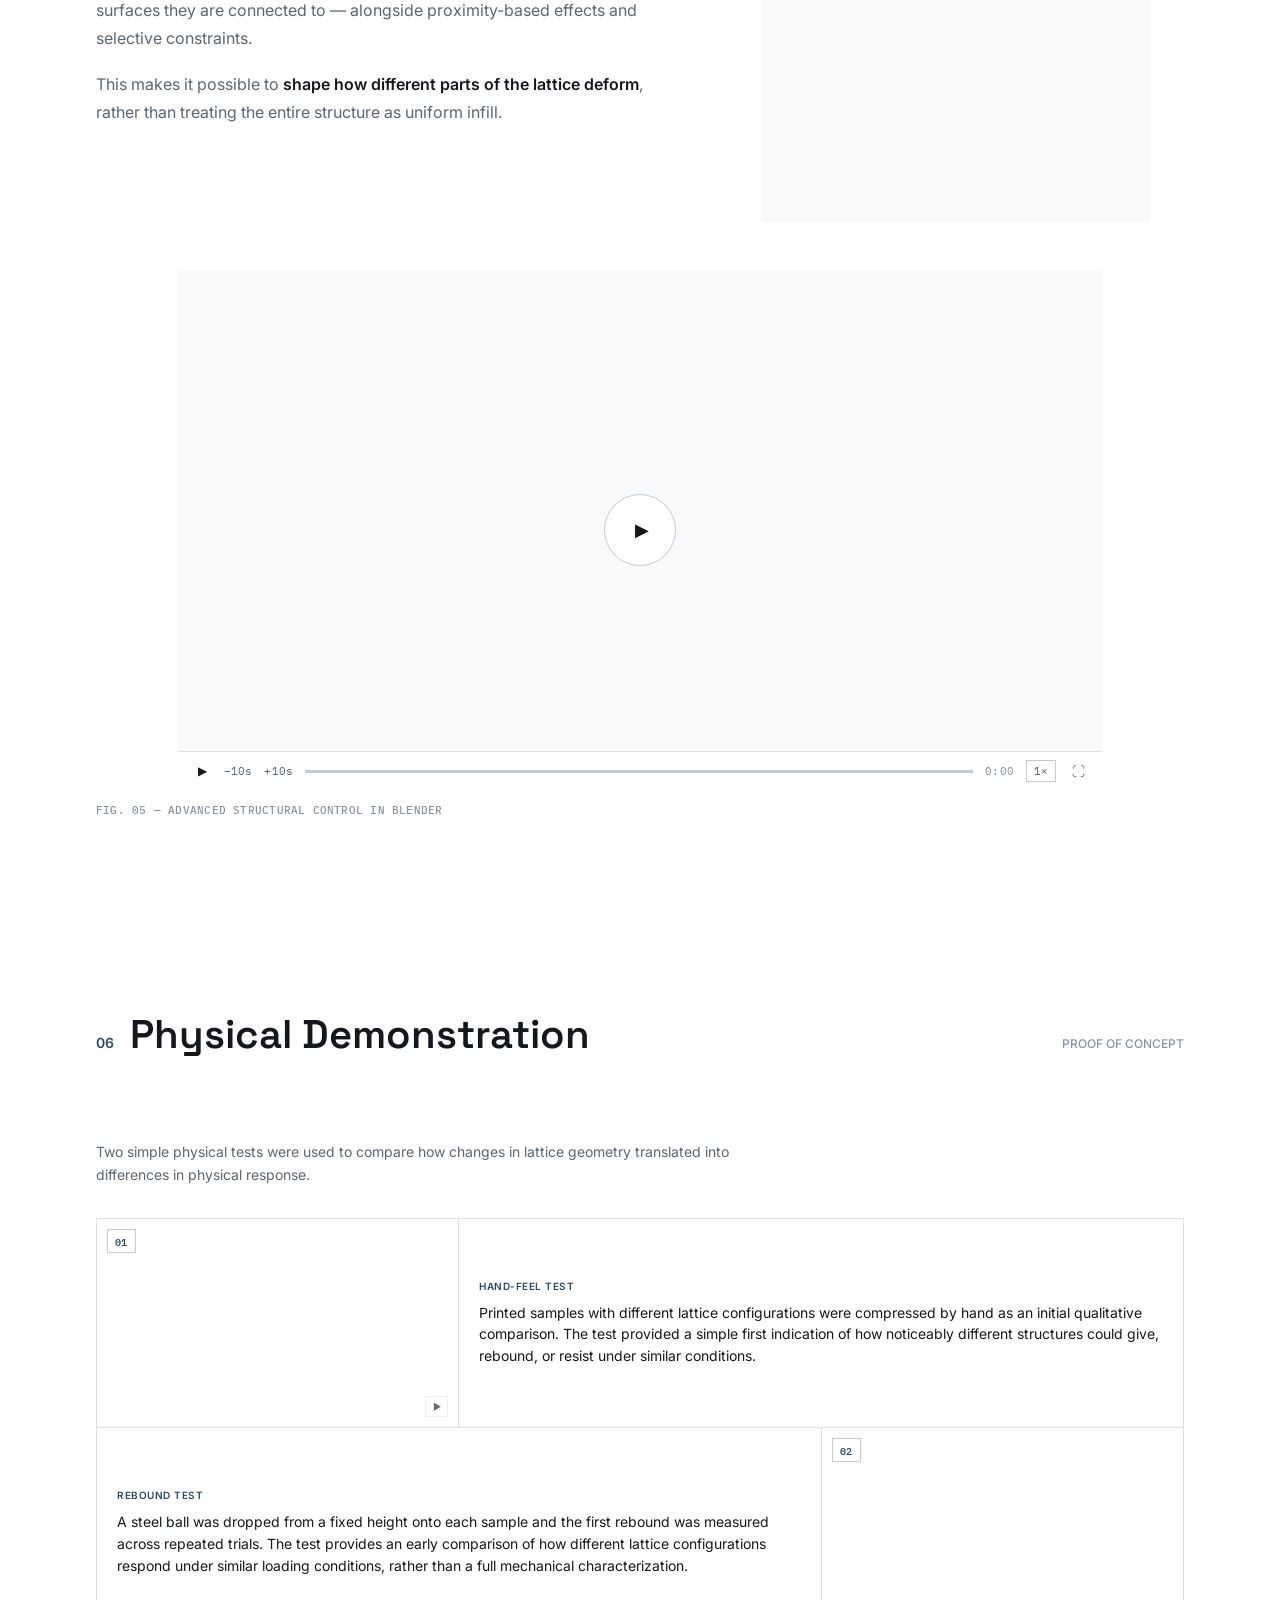
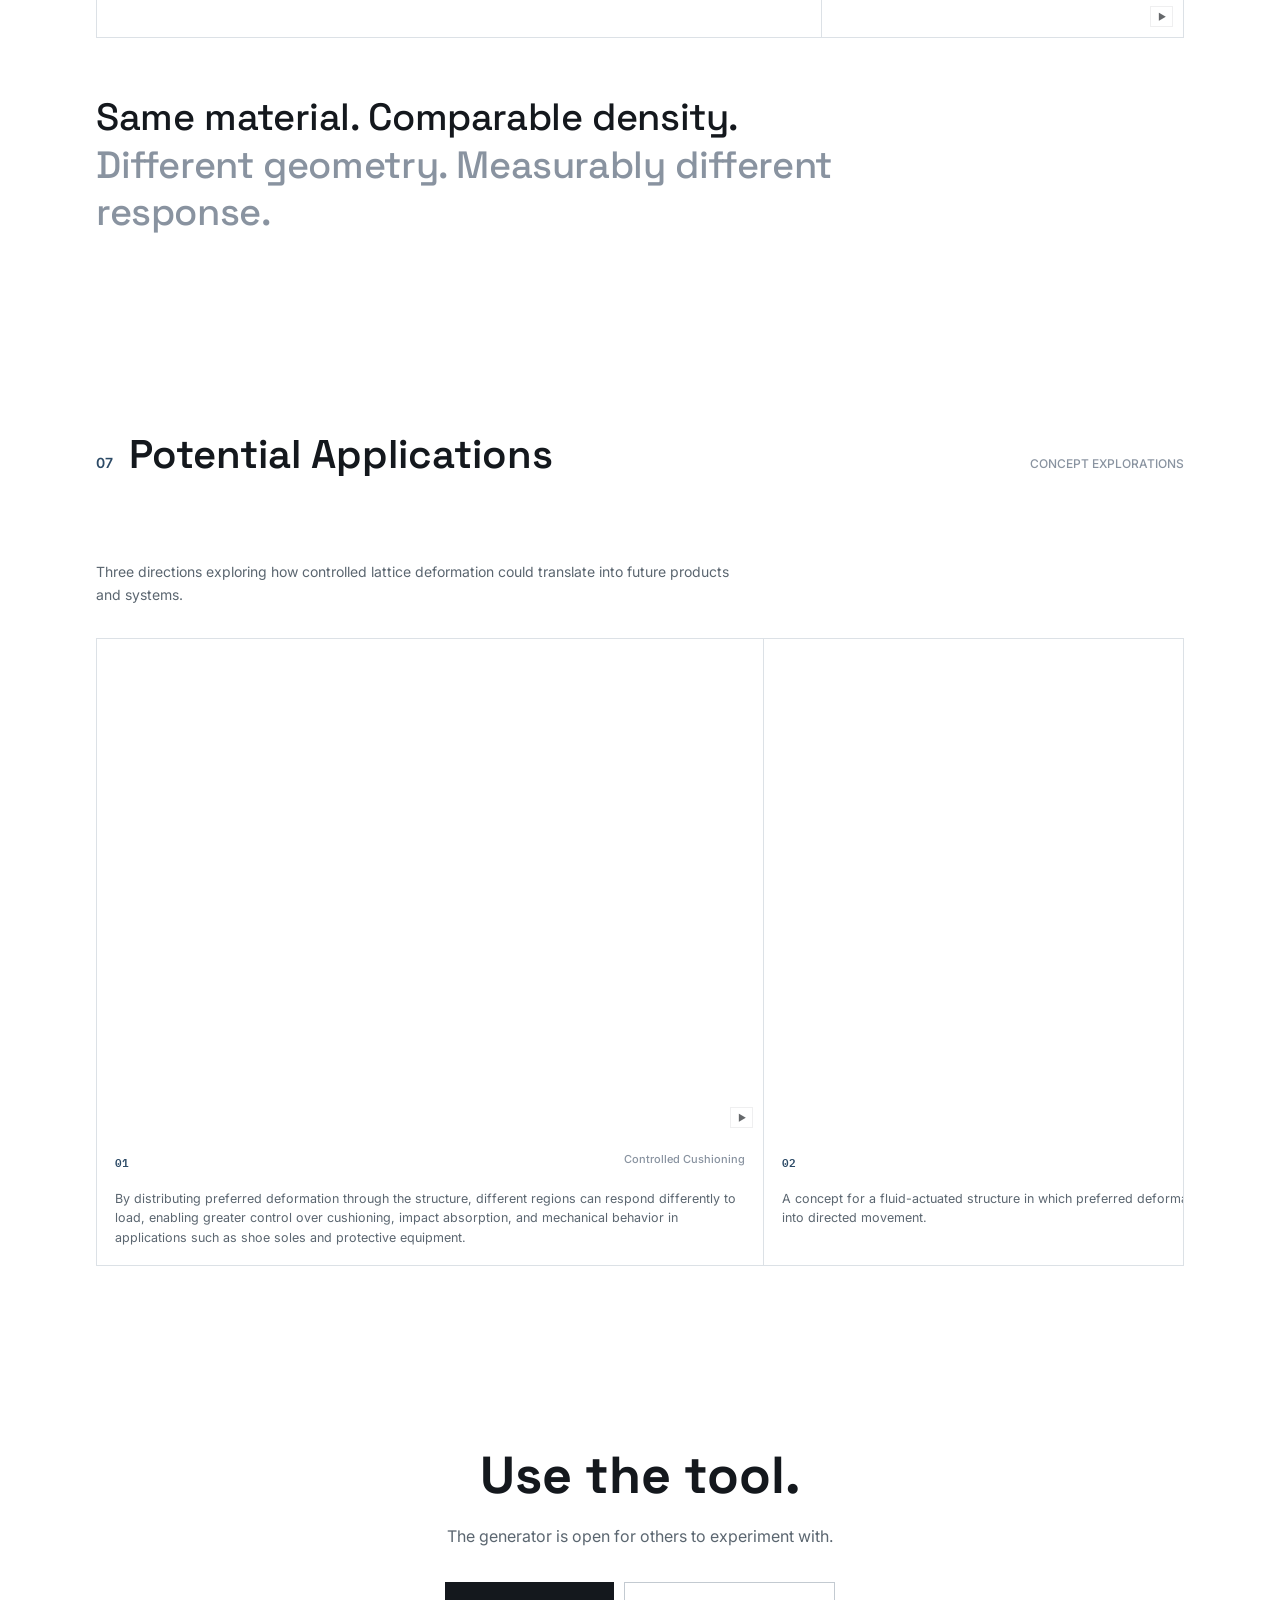
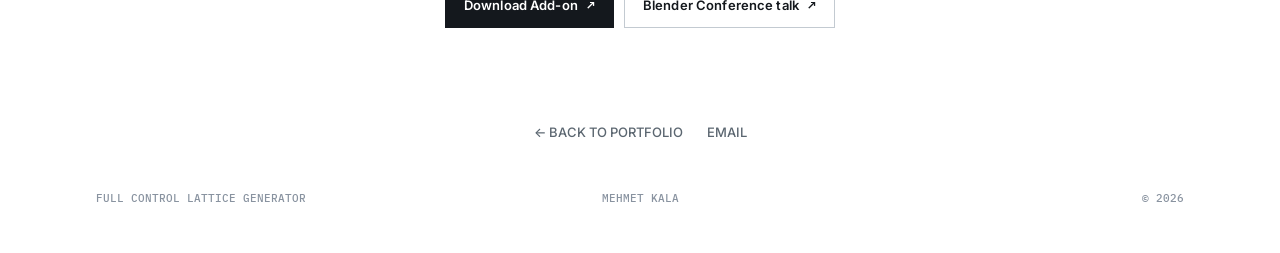
==== commit 89701c48: "Name the polyhedra correctly in The Cells grid The four labels described connection strategies (PEL," ====
--- a/site/lattice.html
+++ b/site/lattice.html
@@ -7,7 +7,7 @@
 <link rel="preconnect" href="https://fonts.googleapis.com">
 <link href="https://fonts.googleapis.com/css2?family=Space+Grotesk:wght@400;500;600;700&family=IBM+Plex+Mono:wght@400;500;600&family=Inter:wght@400;500;600&display=swap" rel="stylesheet">
 <link rel="stylesheet" href="css/style.css?v=7">
-<link rel="stylesheet" href="css/lattice.css?v=13">
+<link rel="stylesheet" href="css/lattice.css?v=14">
 </head>
 <body>
 
@@ -133,25 +133,25 @@
       <div class="shot">
         <video class="hover-video" src="images/lg_rhombic.mp4" muted loop playsinline preload="metadata"></video>
       </div>
-      <div class="lab"><div class="n mono">01</div><div class="t">PEL — polyhedron edge lattice</div></div>
+      <div class="lab"><div class="n mono">01</div><div class="t">Rhombic dodecahedron</div><div class="s">PFC-CC and PEL</div></div>
     </div>
     <div class="cell">
       <div class="shot">
         <video class="hover-video" src="images/lg_trunc.mp4" muted loop playsinline preload="metadata"></video>
       </div>
-      <div class="lab"><div class="n mono">02</div><div class="t">PFC-CC — face-center to cell-center</div></div>
+      <div class="lab"><div class="n mono">02</div><div class="t">Truncated octahedron</div><div class="s">PFC-CC and PEL</div></div>
     </div>
     <div class="cell">
       <div class="shot">
         <video class="hover-video" src="images/lg_hex.mp4" muted loop playsinline preload="metadata"></video>
       </div>
-      <div class="lab"><div class="n mono">03</div><div class="t">Both, running together</div></div>
+      <div class="lab"><div class="n mono">03</div><div class="t">Hexagonal prism</div><div class="s">PFC-CC and PEL</div></div>
     </div>
     <div class="cell">
       <div class="shot">
         <video class="hover-video" src="images/lg_cube.mp4" muted loop playsinline preload="metadata"></video>
       </div>
-      <div class="lab"><div class="n mono">04</div><div class="t">Polyhedron variants</div></div>
+      <div class="lab"><div class="n mono">04</div><div class="t">Cube</div><div class="s">PFC-CC and PEL</div></div>
     </div>
   </div>
 </section>
@@ -426,7 +426,7 @@
   <h2>Use the tool.</h2>
   <p>The generator is open for others to experiment with.</p>
   <div class="cta-row">
-    <a class="cta" href="https://kala44.gumroad.com/l/lattice" target="_blank" rel="noopener">Download Add-on <span class="mono">↗</span></a>
+    <a class="cta" href="https://mehmetkala.gumroad.com/l/lattice" target="_blank" rel="noopener">Download Add-on <span class="mono">↗</span></a>
     <a class="cta ghost" href="https://conference.blender.org/2026/presentations/4242/" target="_blank" rel="noopener">Blender Conference talk <span class="mono">↗</span></a>
   </div>
 </section>
--- a/site/css/lattice.css
+++ b/site/css/lattice.css
@@ -40,6 +40,8 @@
   .cell-grid .cell .lab{ padding:14px 16px 18px; }
   .cell-grid .cell .lab .n{ font-size:10px; font-weight:600; color:var(--accent); letter-spacing:0.06em; margin-bottom:5px; }
   .cell-grid .cell .lab .t{ font-size:13px; color:var(--ink); line-height:1.4; }
+  /* the connection strategies shown in each cell, under the polyhedron name */
+  .cell-grid .cell .lab .s{ font-size:11.5px; color:var(--ink-dim); line-height:1.4; margin-top:4px; }
   @media (max-width:860px){ .cell-grid{ grid-template-columns:repeat(2,1fr); } }
 
   /* mosaic grid — one big shot, one wide shot, two small squares */
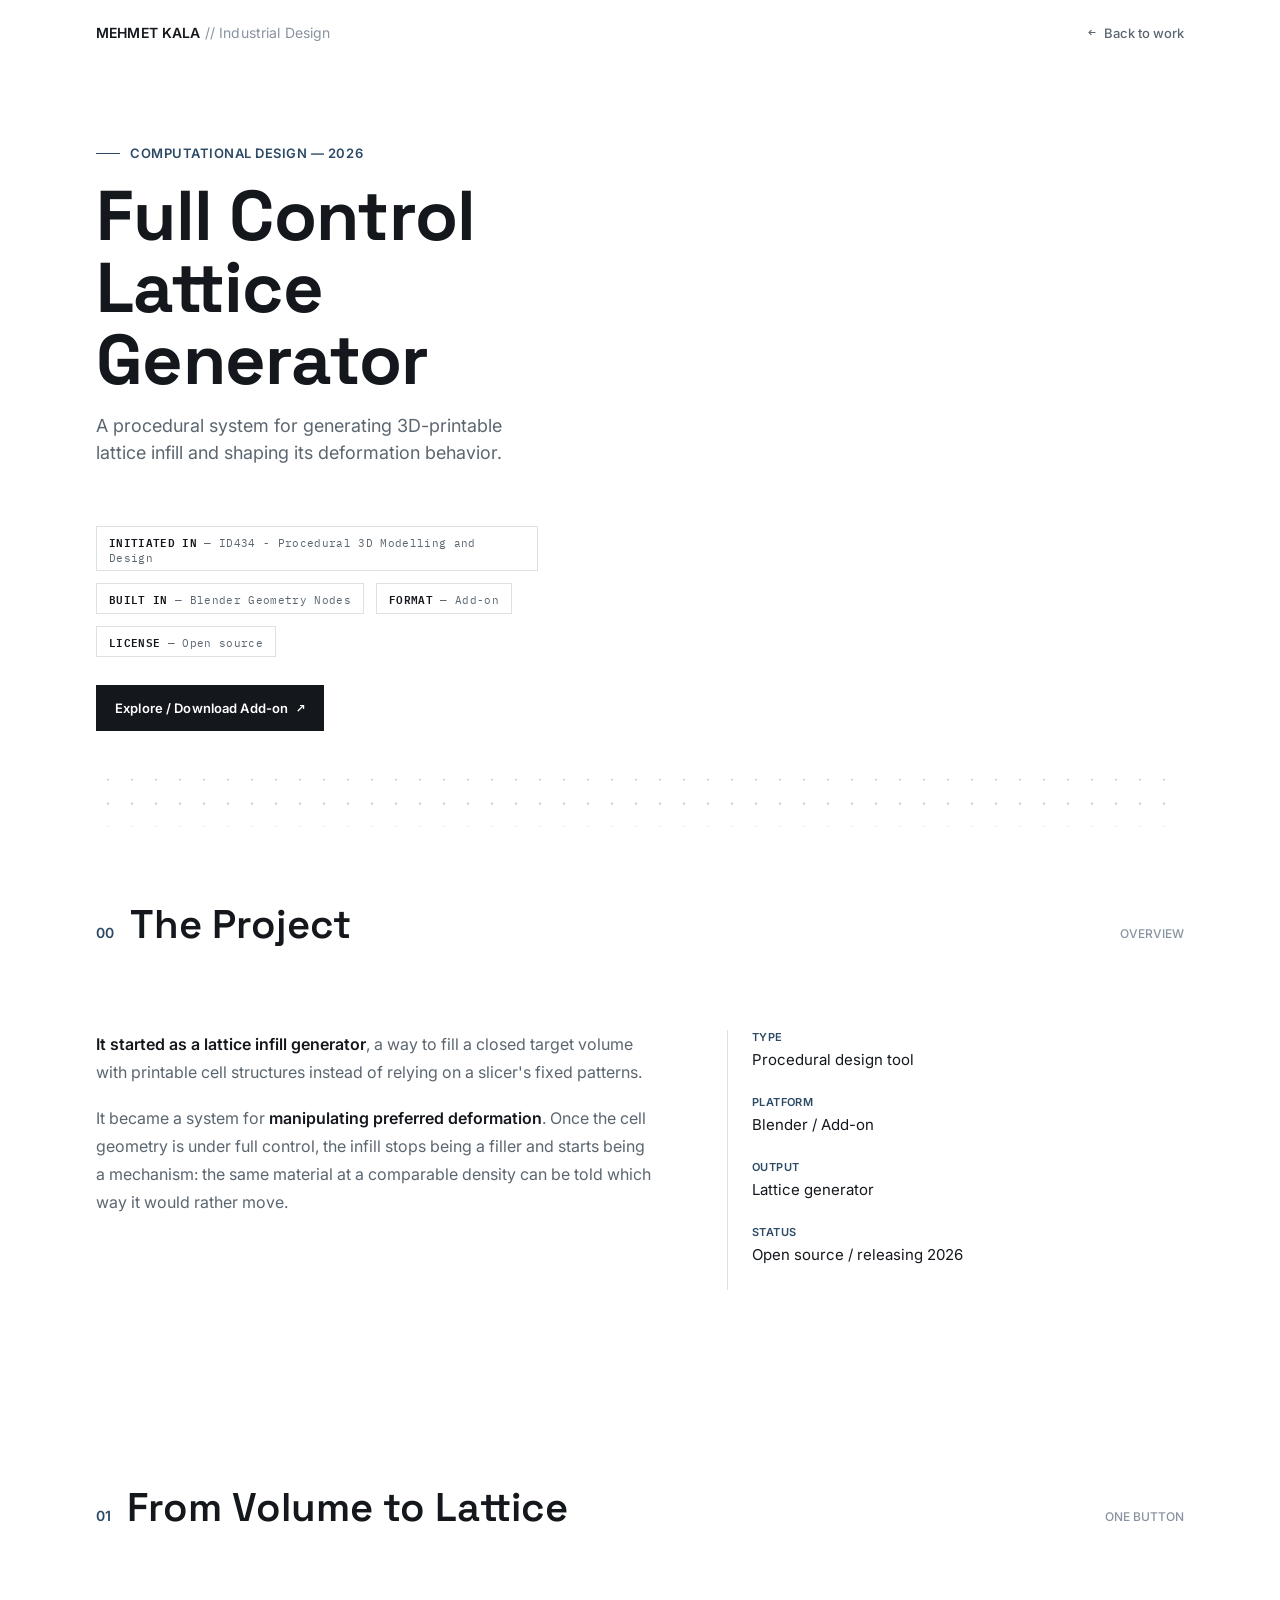
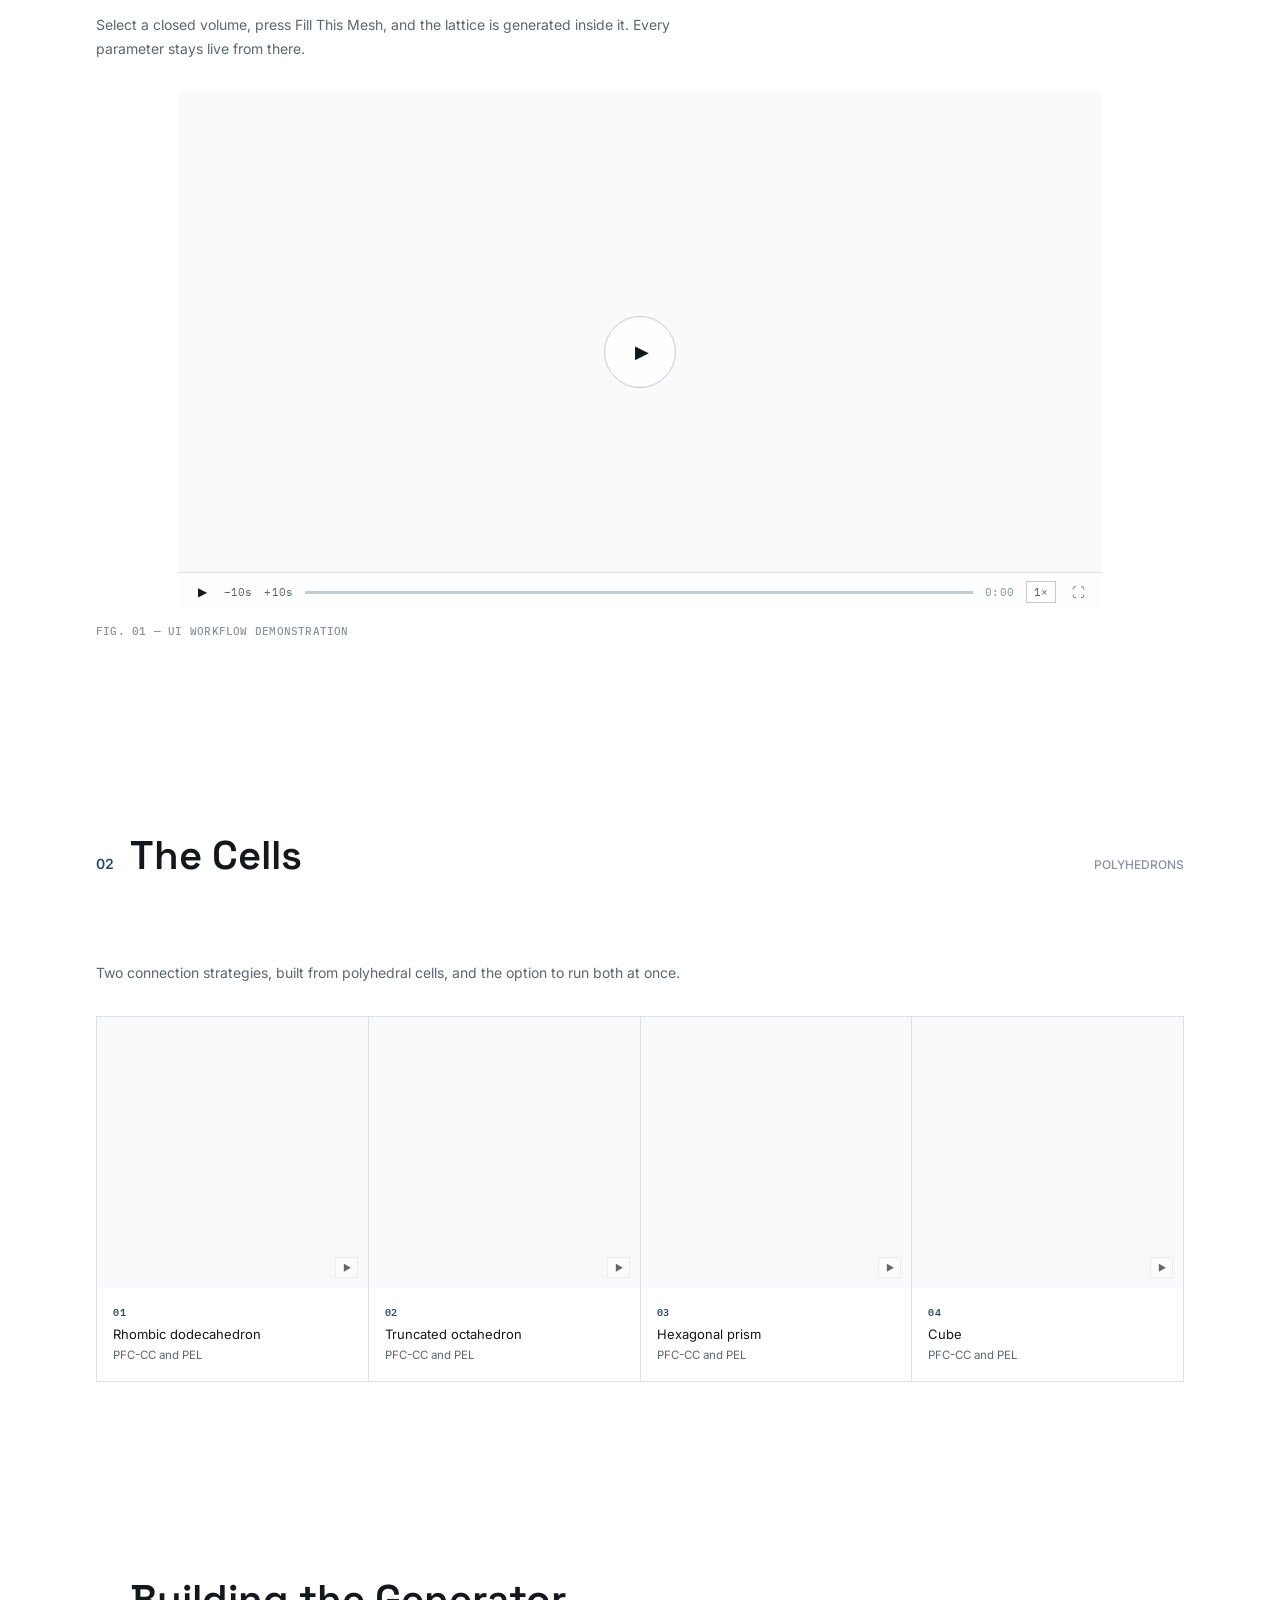
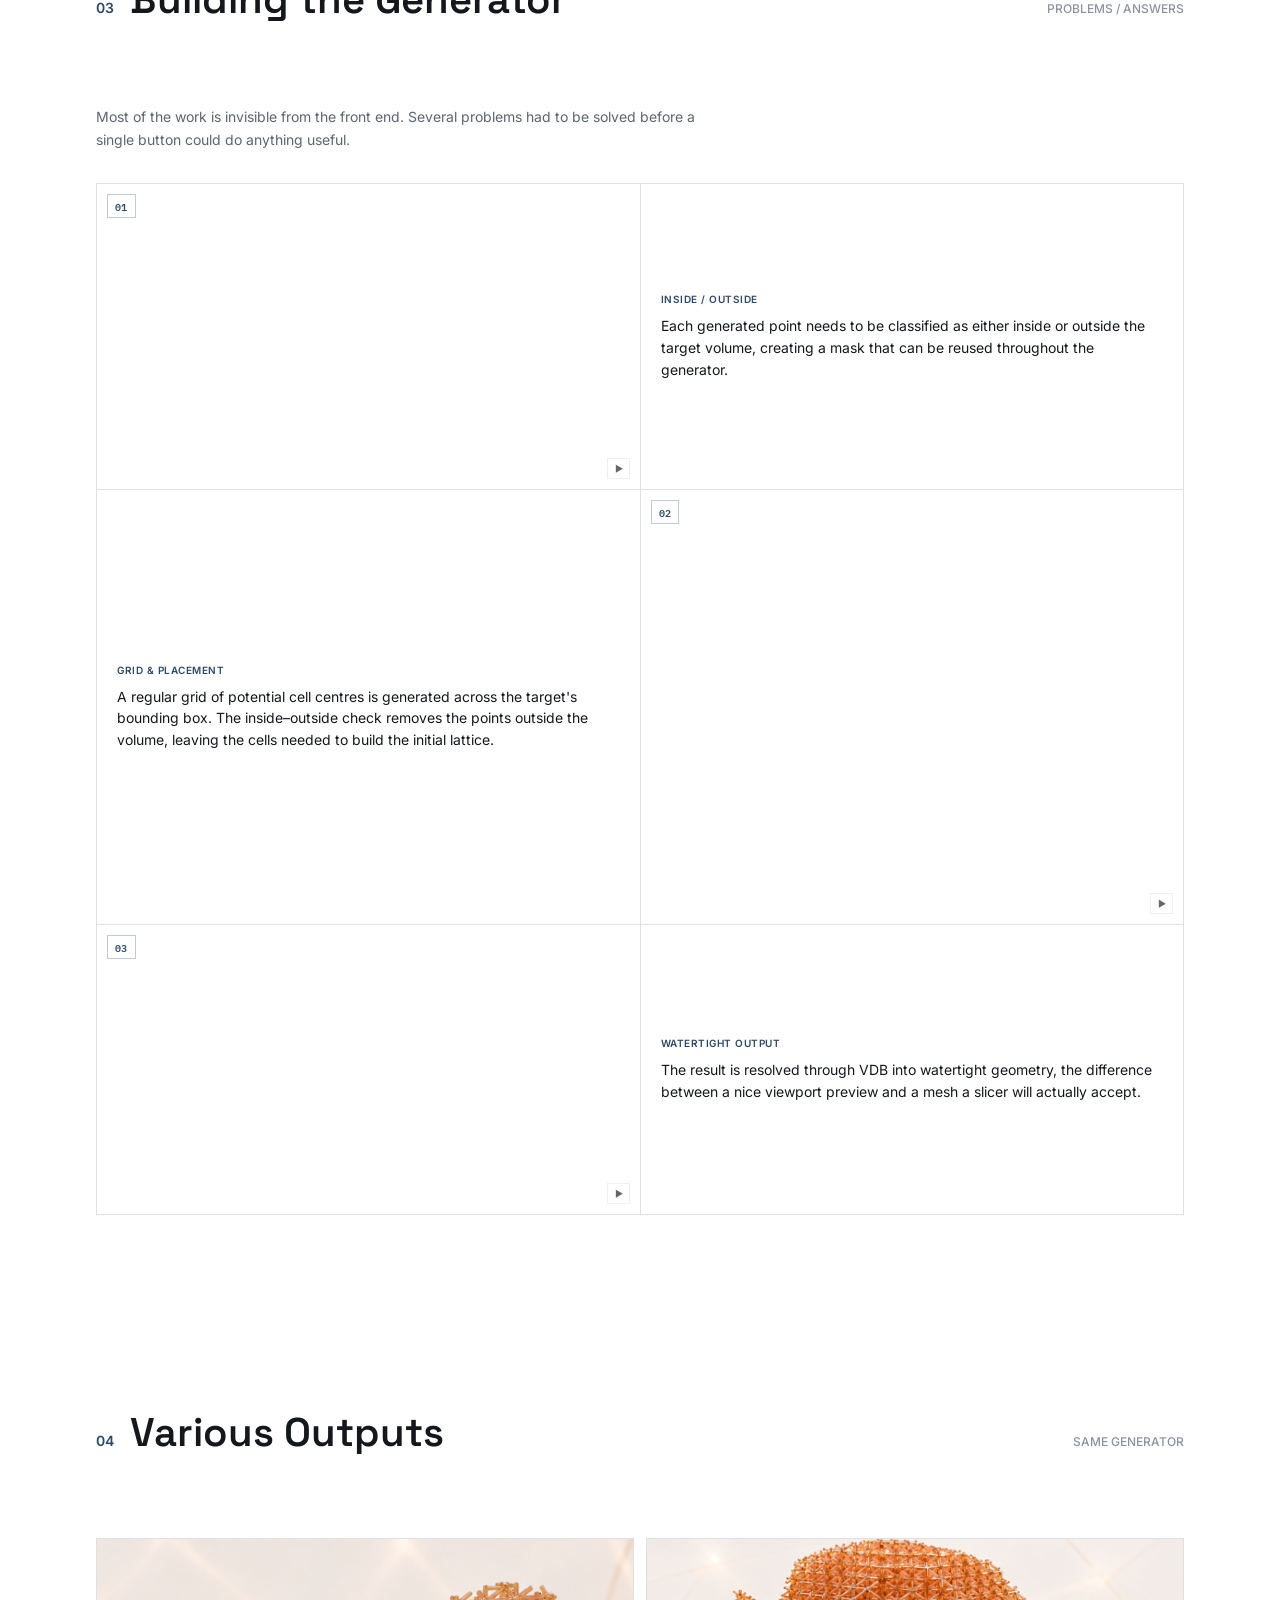
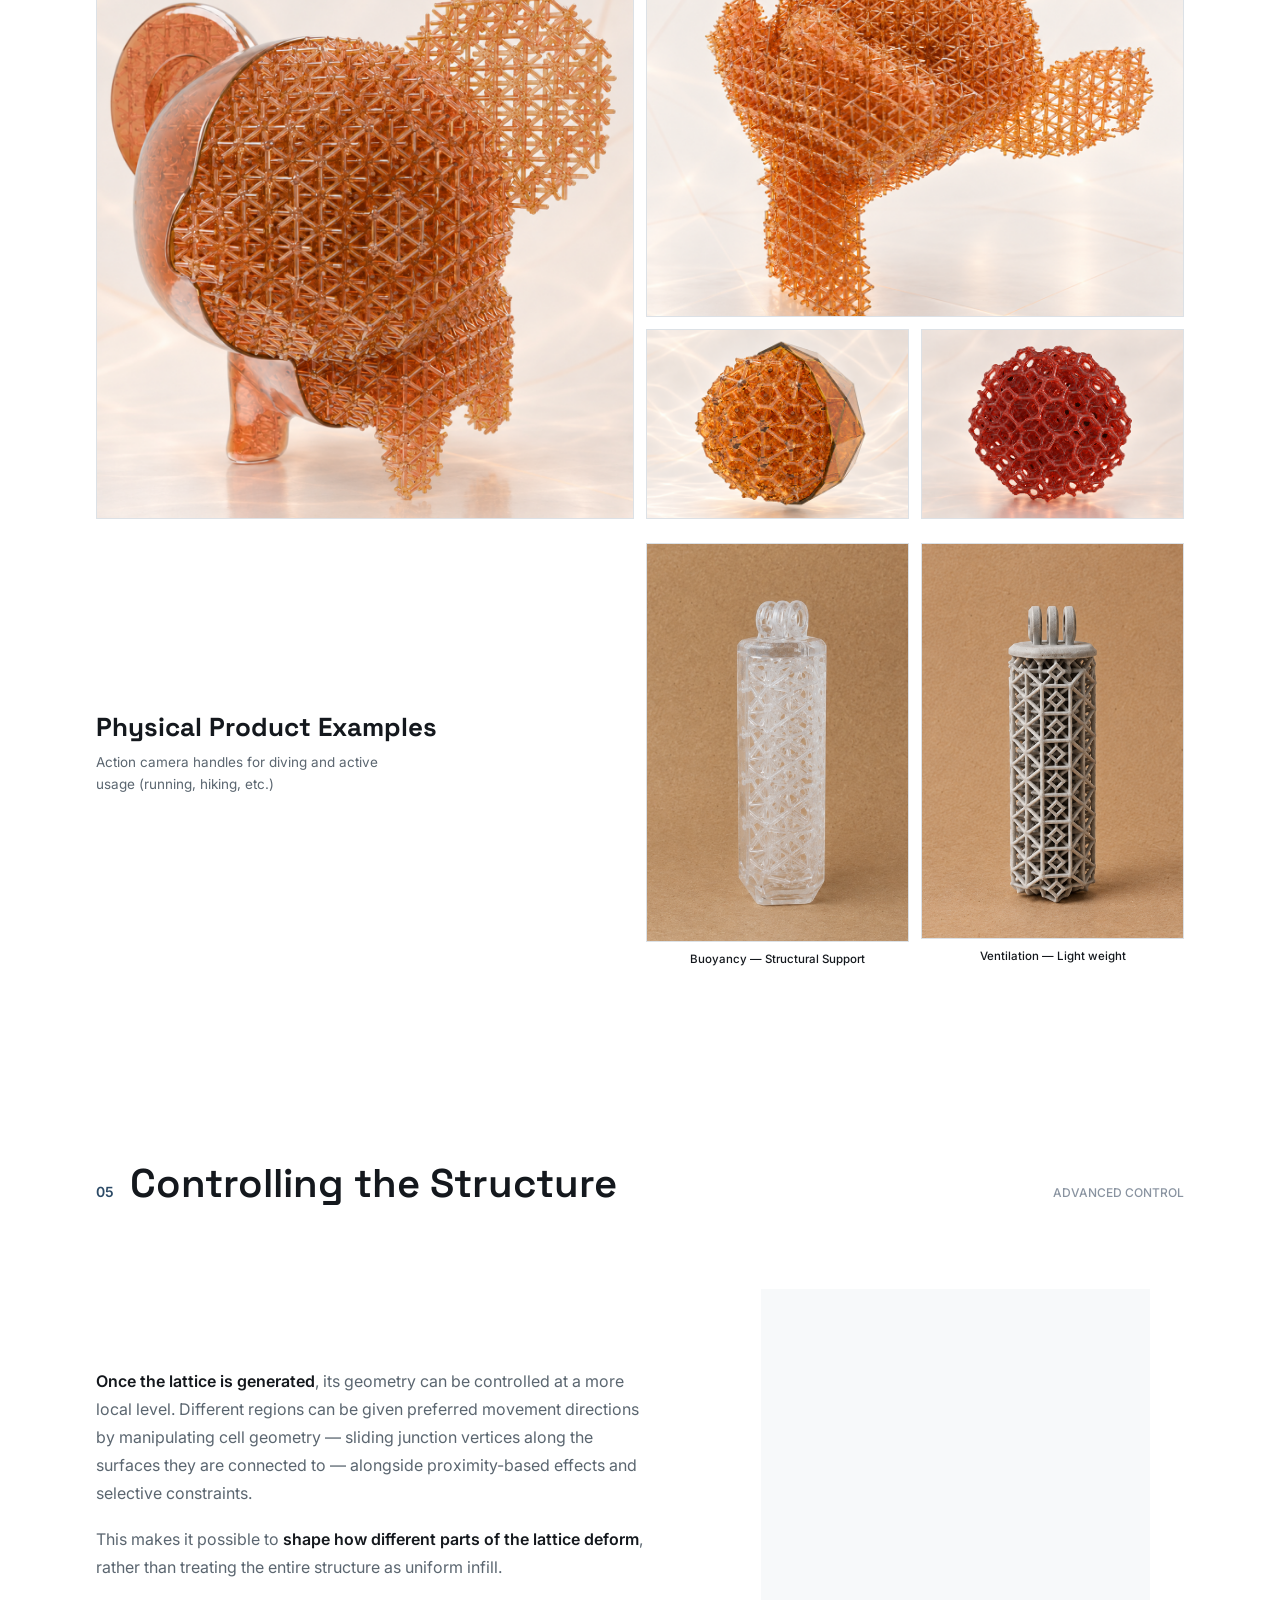
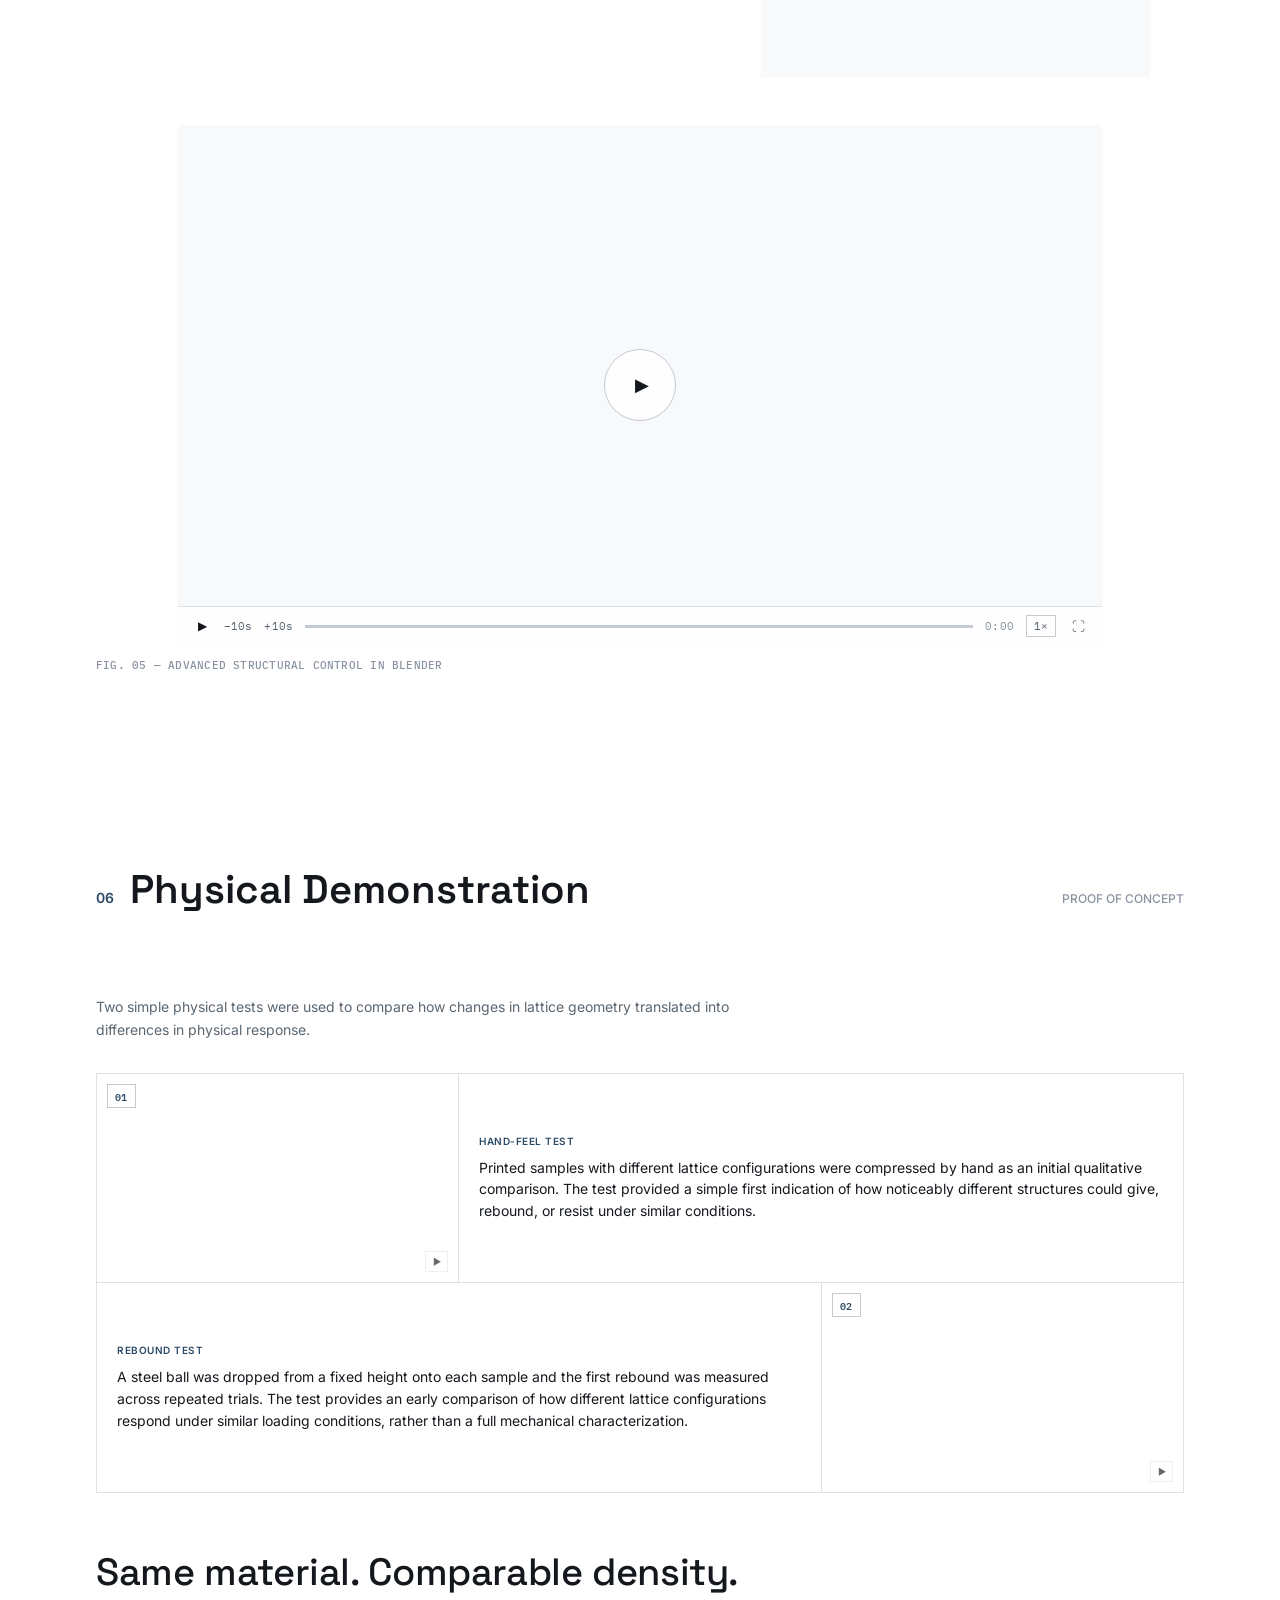
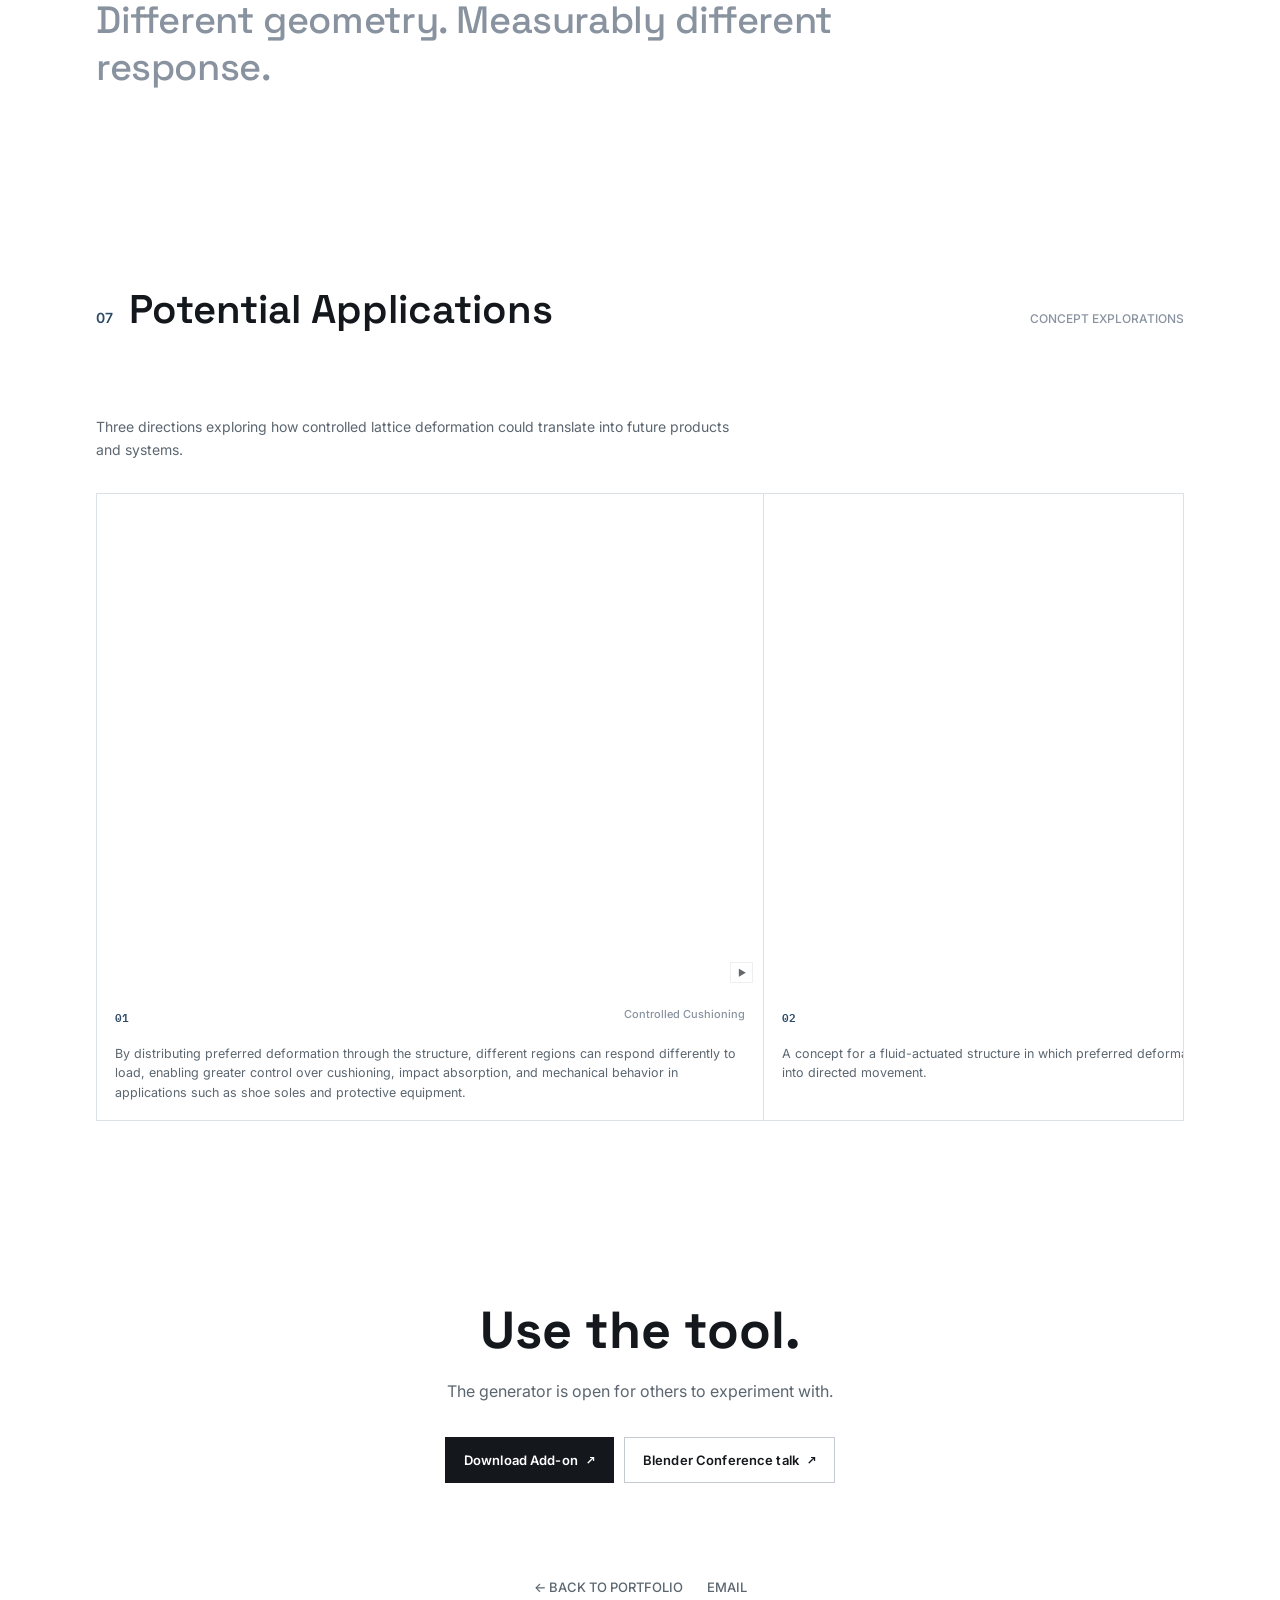
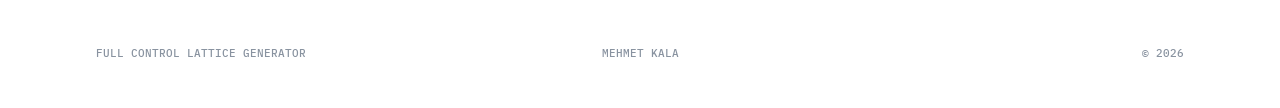
==== commit b5319d0b: "Lattice page: drop the Boundary step, trim the grid clip Co-Authored-By: Claude Opus 5.5 <noreply@an" ====
--- a/site/lattice.html
+++ b/site/lattice.html
@@ -4,6 +4,8 @@
 <meta charset="UTF-8">
 <meta name="viewport" content="width=device-width, initial-scale=1.0">
 <title>Full Control Lattice Generator — Mehmet Kala</title>
+<link rel="icon" href="/favicon.svg" type="image/svg+xml">
+<link rel="icon" href="/favicon-32.png" type="image/png" sizes="32x32">
 <link rel="preconnect" href="https://fonts.googleapis.com">
 <link href="https://fonts.googleapis.com/css2?family=Space+Grotesk:wght@400;500;600;700&family=IBM+Plex+Mono:wght@400;500;600&family=Inter:wght@400;500;600&display=swap" rel="stylesheet">
 <link rel="stylesheet" href="css/style.css?v=7">
@@ -193,17 +195,10 @@
         bounding box. The inside–outside check removes the points outside the volume,
         leaving the cells needed to build the initial lattice.</p>
     </div>
-    <div class="bento-cell media crop ratio-5x4 b-col3 b-row4">
+    <div class="bento-cell media crop ratio-5x4 b-col3 b-row2">
       <span class="tag mono">02</span>
-      <video class="hover-video" src="images/lg_grid_cell_bound_clip.mp4" muted loop playsinline preload="metadata"></video>
+      <video class="hover-video" src="images/lg_grid_cell.mp4" muted loop playsinline preload="metadata"></video>
       <div class="corner tl"></div><div class="corner tr"></div><div class="corner bl"></div><div class="corner br"></div>
-    </div>
-
-    <div class="bento-cell note b-col3 b-row2">
-      <div class="k">BOUNDARY</div>
-      <p>Near the boundary, struts are subdivided to create points closer to the surface.
-        The inside–outside check is then applied again, producing a cleaner lattice that
-        follows the target volume more closely.</p>
     </div>
 
     <div class="bento-cell media crop b-col3 b-row2">
